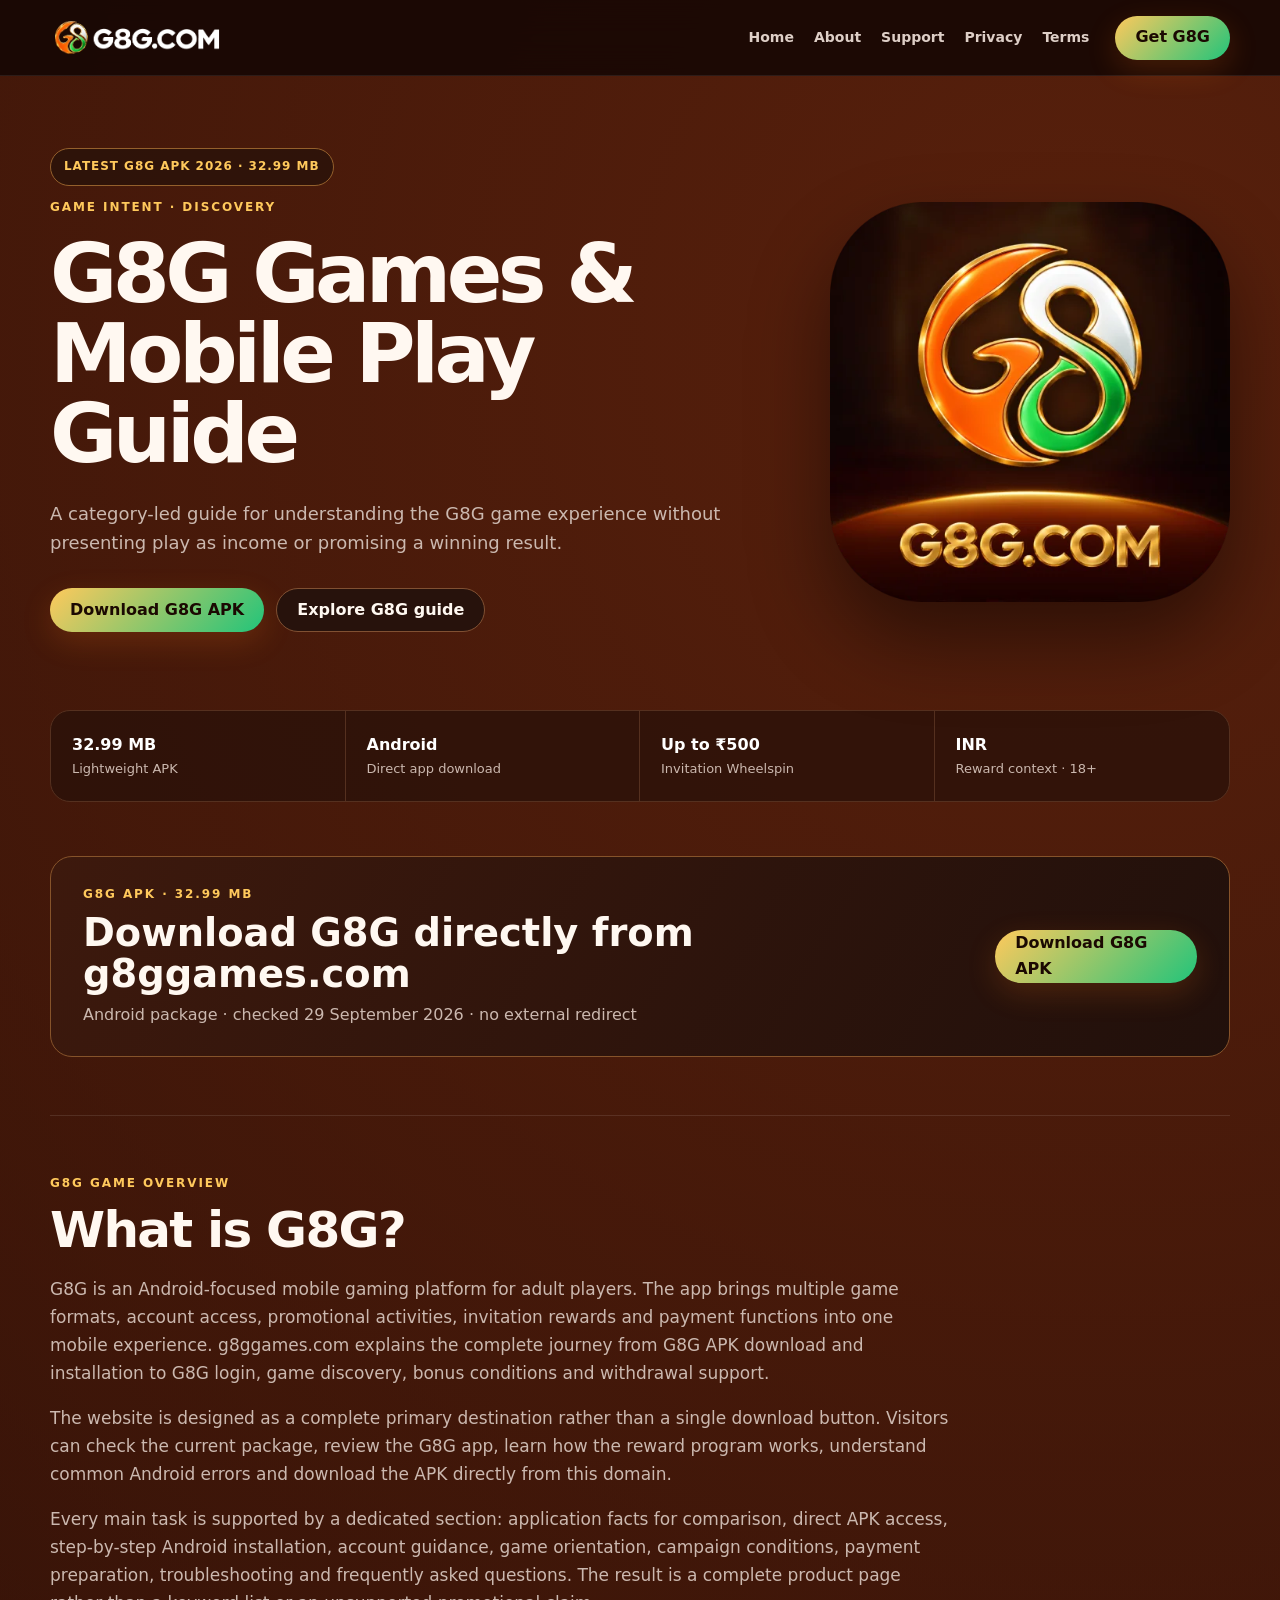
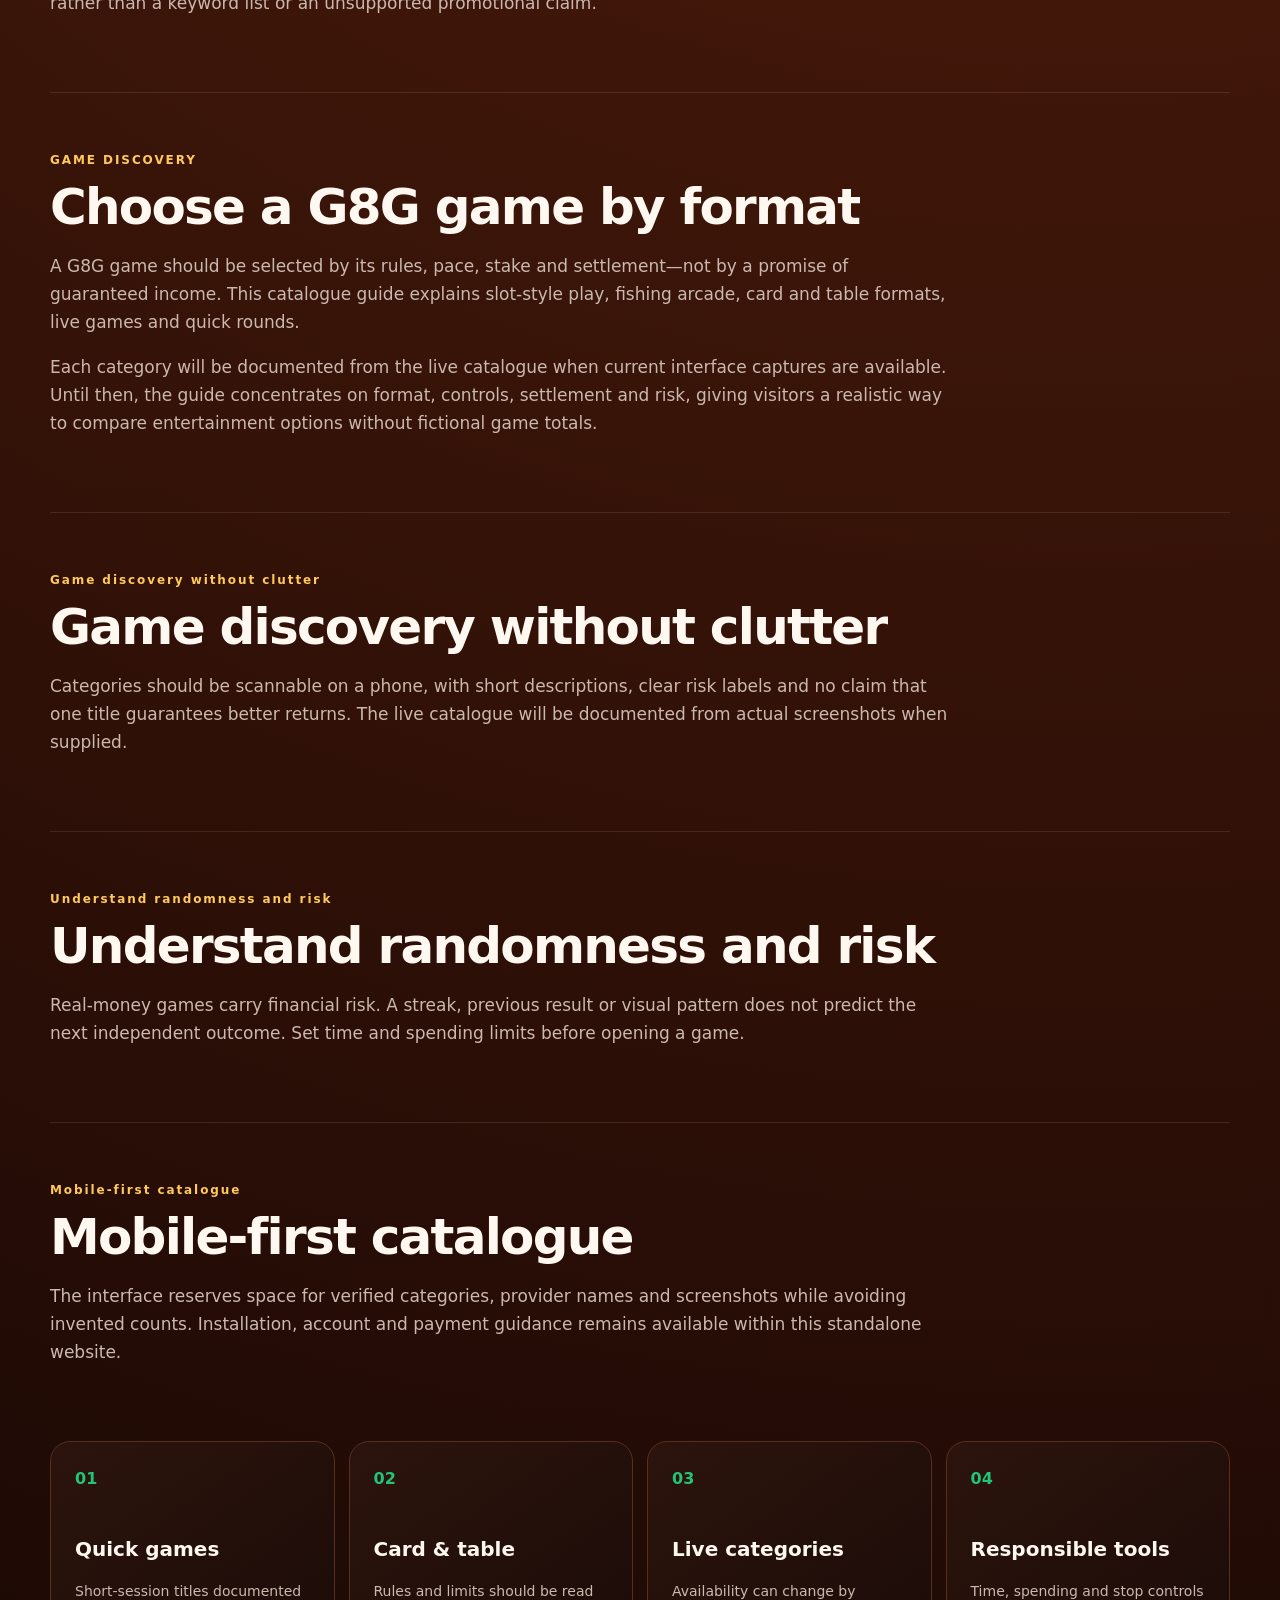
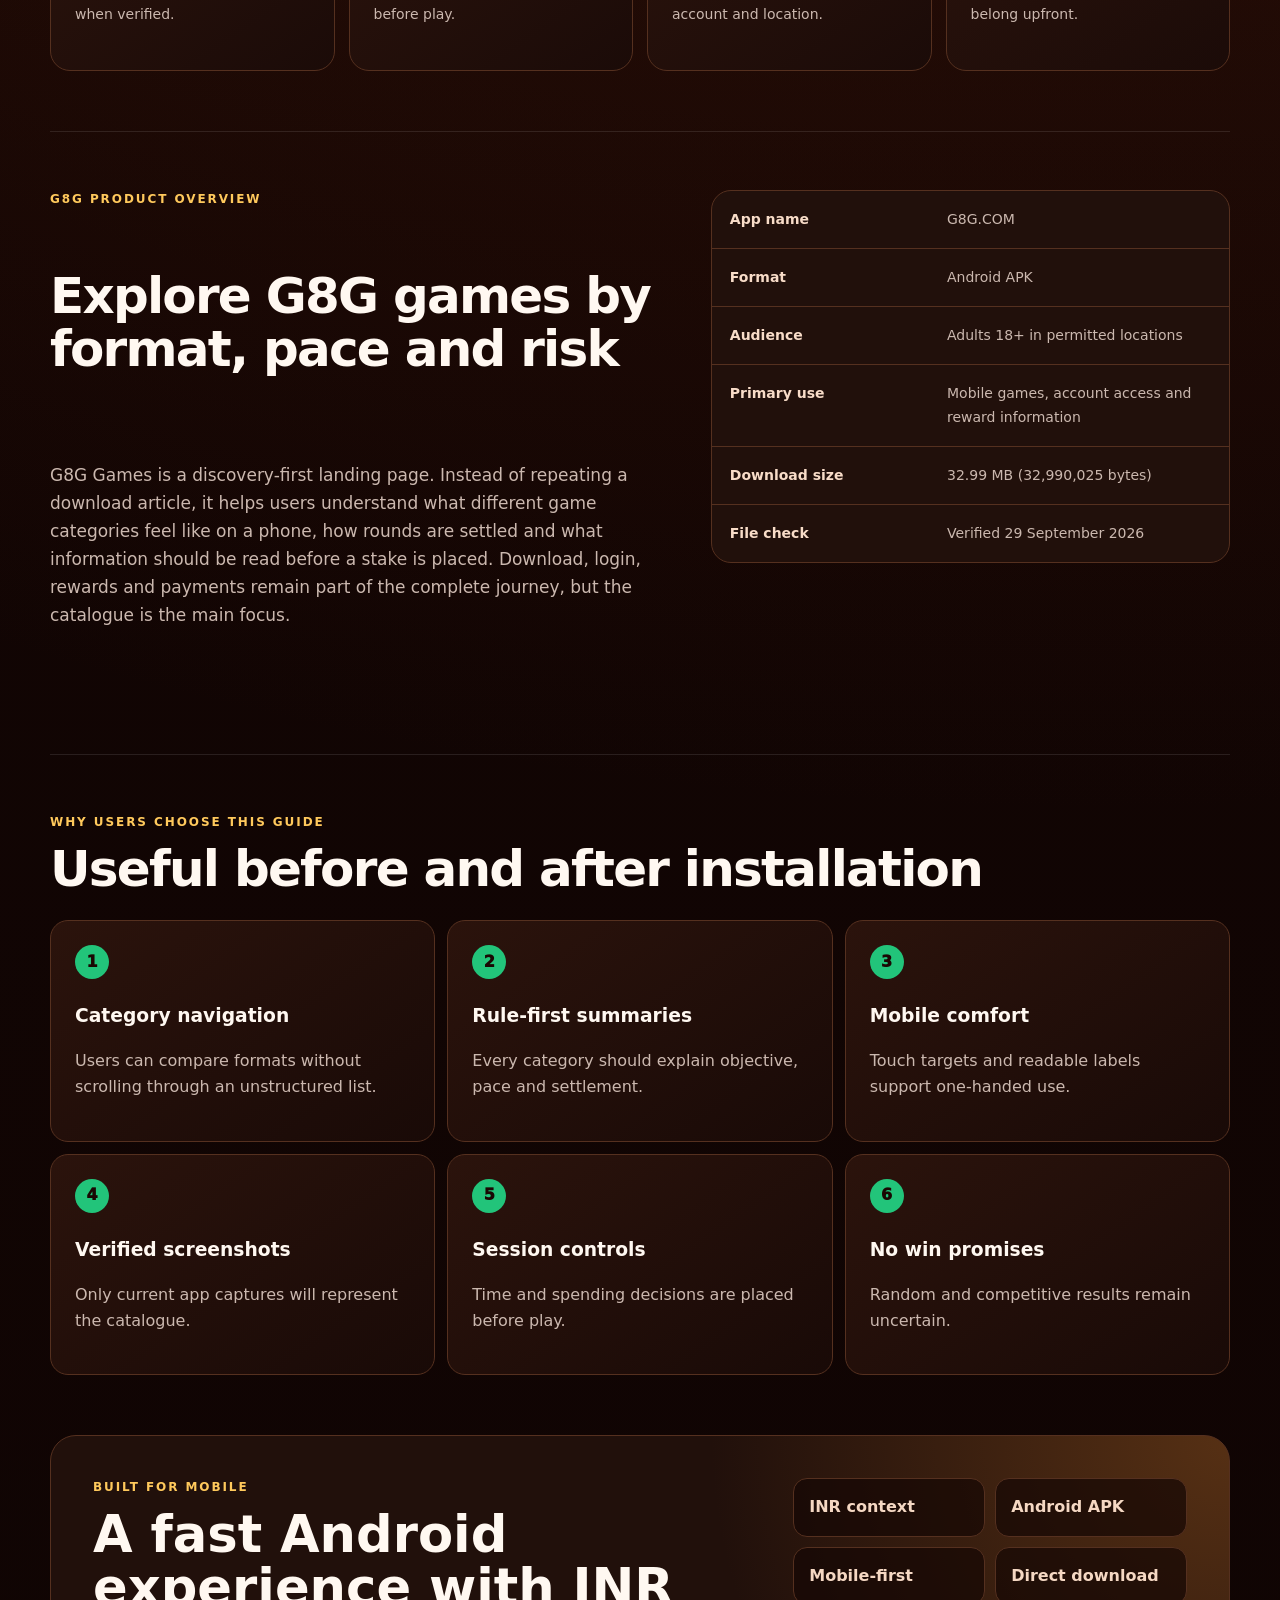
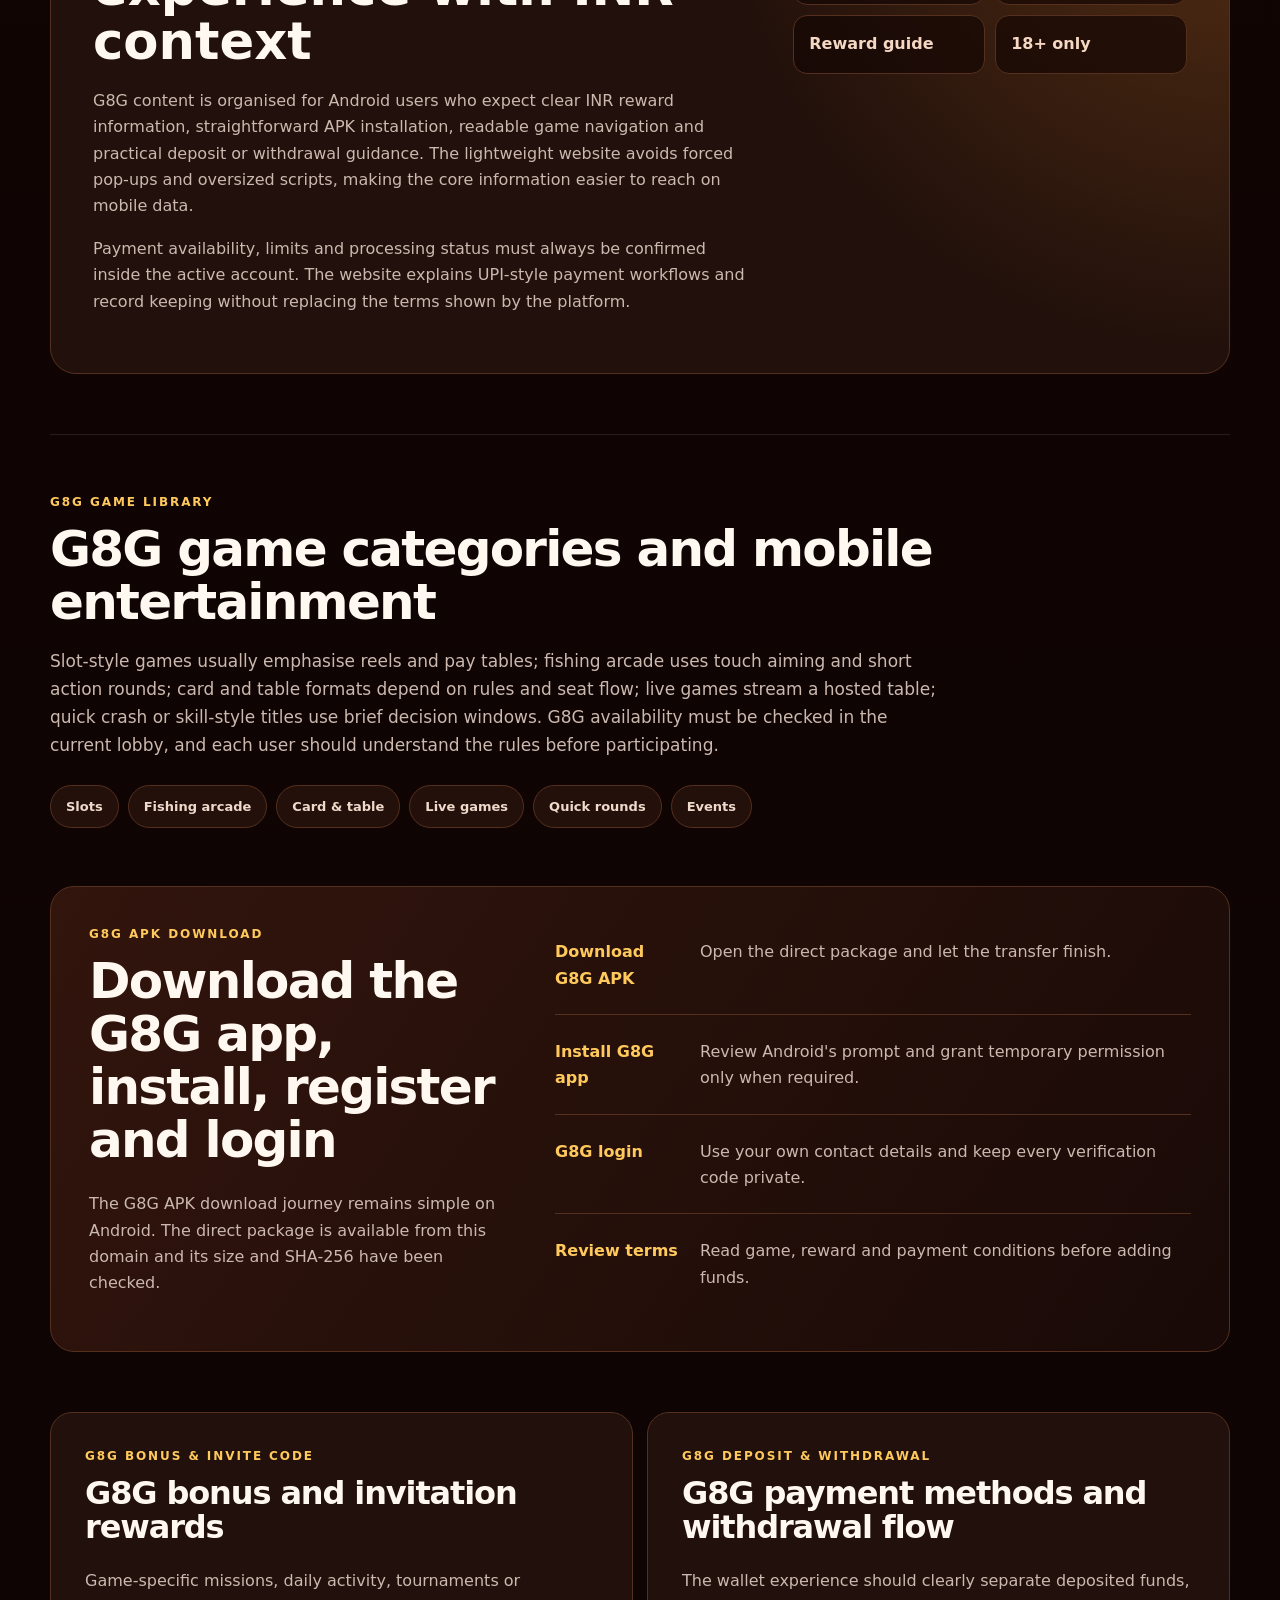
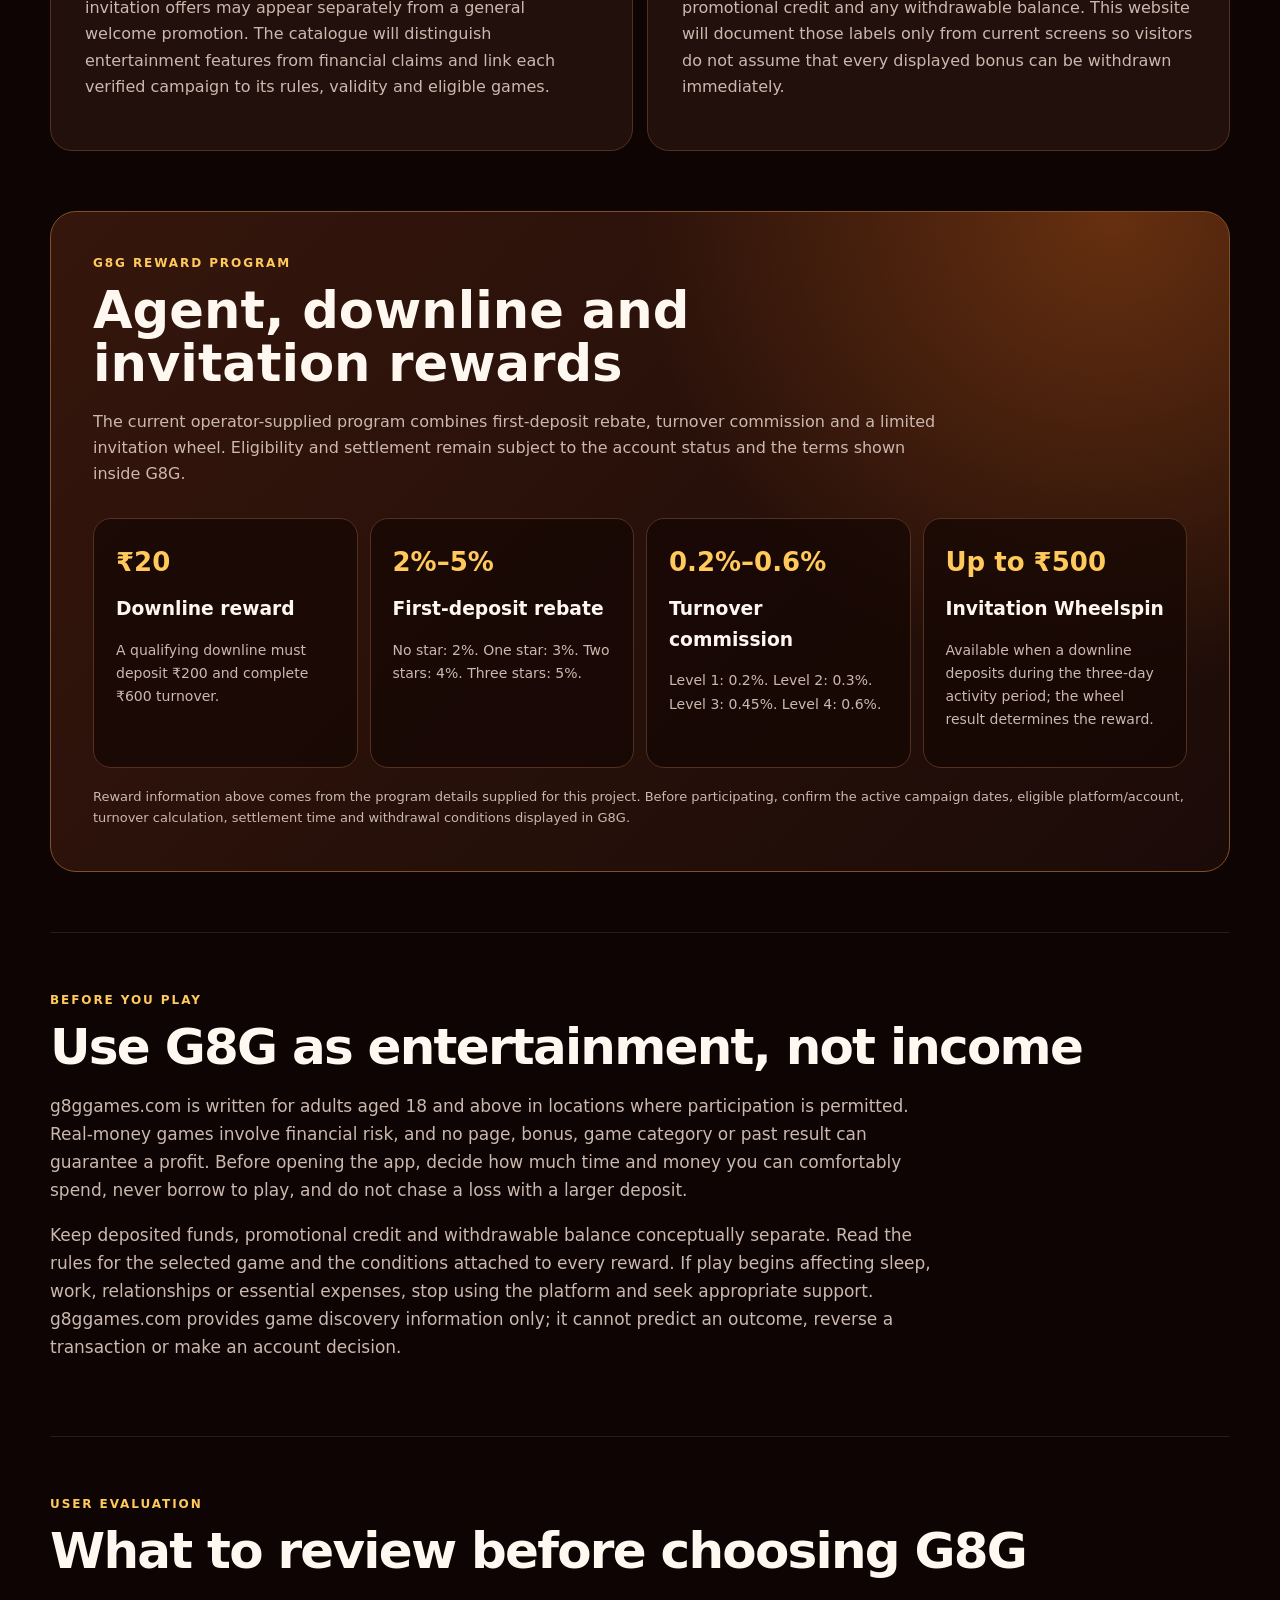
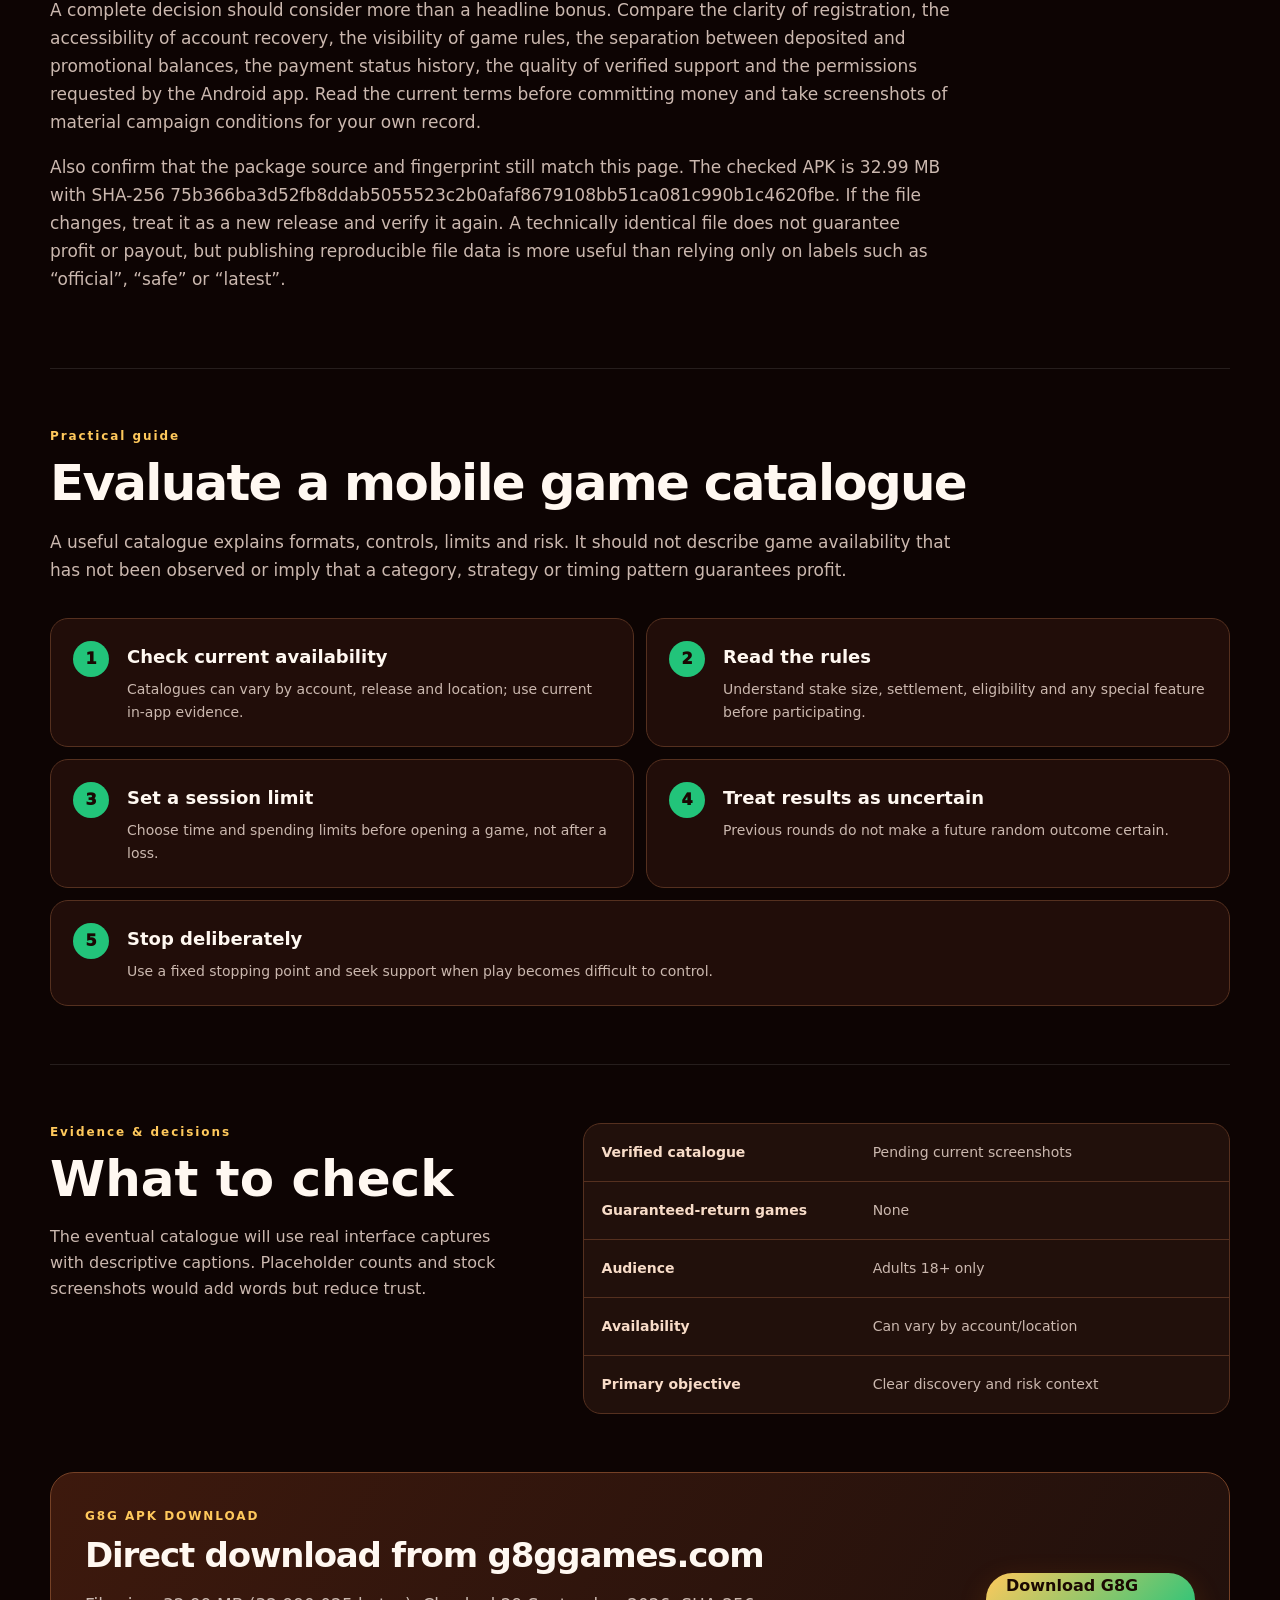
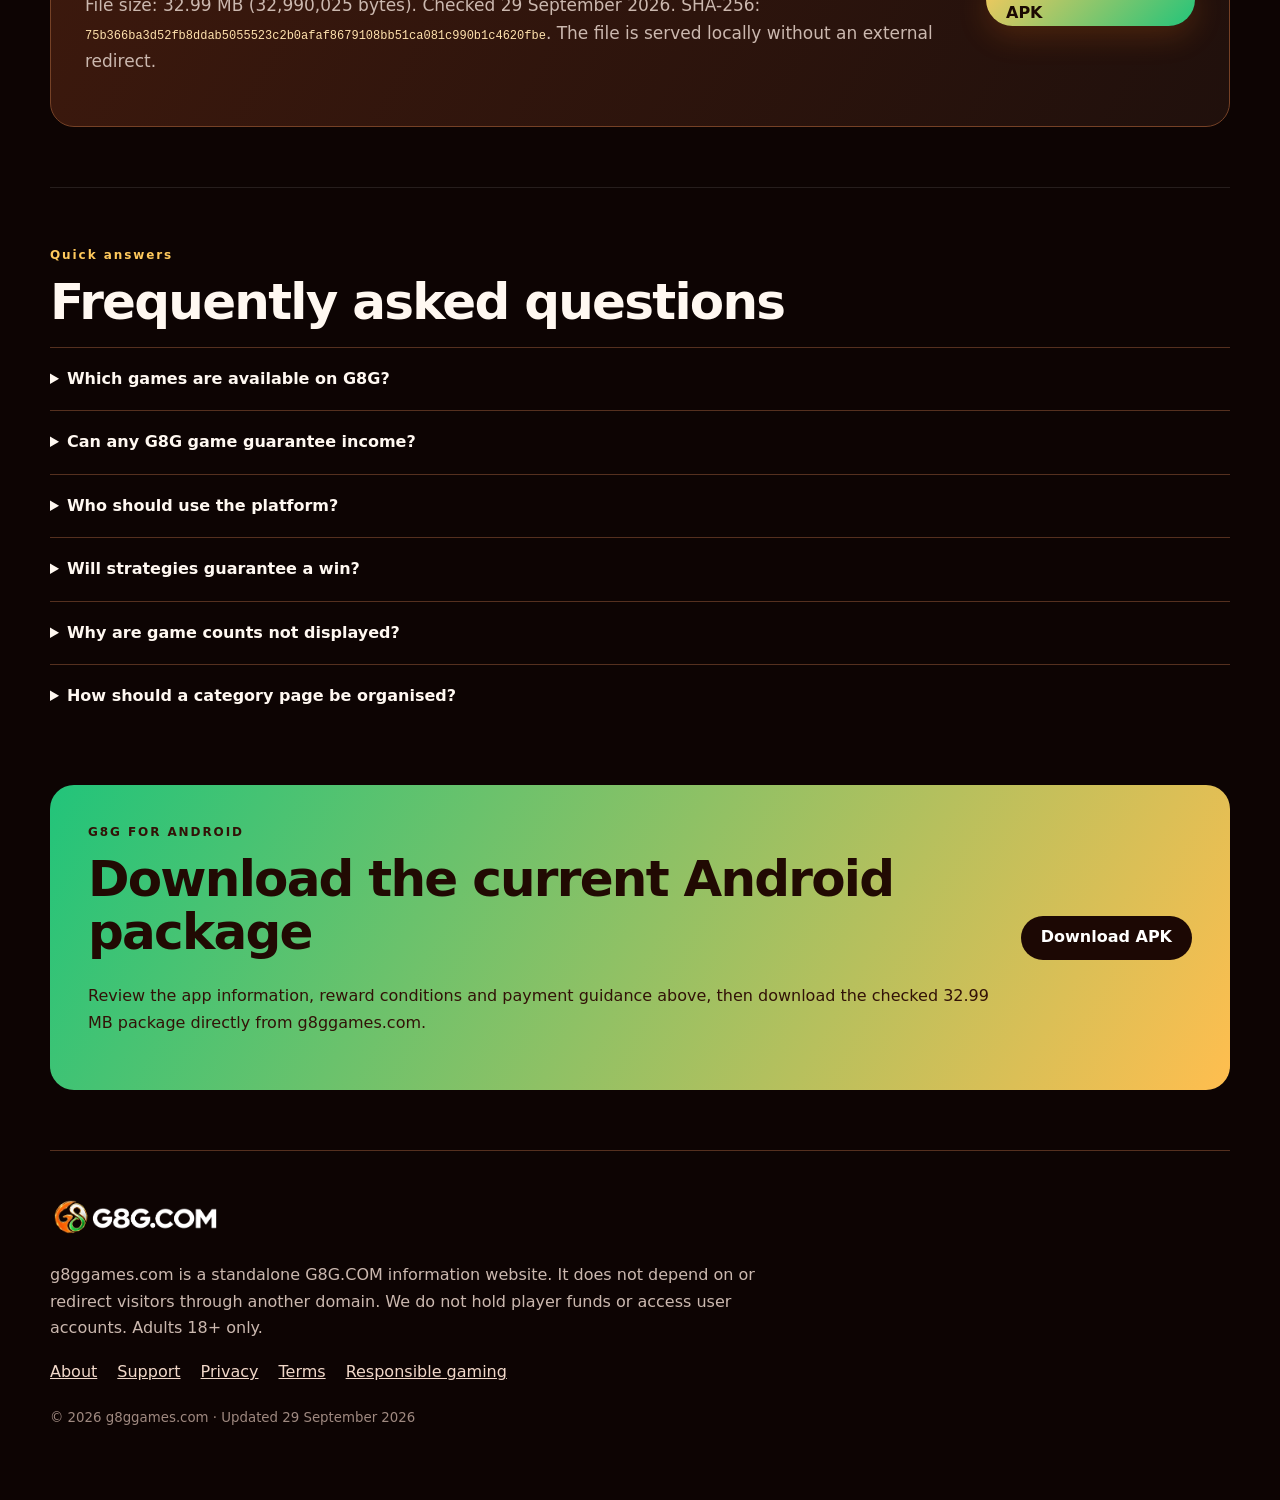
==== index.html @ 532914fe "Launch g8ggames.com website" ====
<!doctype html><html lang="en-IN"><head><meta charset="utf-8"><meta name="viewport" content="width=device-width,initial-scale=1,viewport-fit=cover"><meta name="theme-color" content="#180704">
<title>G8G Games — Mobile Game Categories &amp; Responsible Guide</title><meta name="description" content="Explore the planned G8G games guide, mobile category navigation, responsible play principles and Android-friendly discovery."><meta name="keywords" content="g8g, g8g com, g8gcom, g8g apk, g8g com apk, g8g apk download, g8g app, g8g app download, g8g login, g8g game, g8g bonus, g8g invite code, g8g deposit, g8g withdrawal, g8g payment methods, g8g agent reward, g8g commission, g8g apk update, g8g login problem, g8g apk not installed, g8g withdrawal problem, g8g verification code problem, how to install g8g apk, verify g8g apk, g8g games, g8g gaming, g8g game app"><meta name="robots" content="index,follow,max-image-preview:large"><link rel="canonical" href="https://g8ggames.com/">
<meta property="og:type" content="website"><meta property="og:title" content="G8G Games — Mobile Game Categories &amp; Responsible Guide"><meta property="og:description" content="Explore the planned G8G games guide, mobile category navigation, responsible play principles and Android-friendly discovery."><meta property="og:url" content="https://g8ggames.com/"><meta property="og:image" content="https://g8ggames.com/assets/og-g8g.jpg"><meta name="twitter:card" content="summary_large_image">
<link rel="icon" href="assets/favicon.ico" sizes="any"><link rel="icon" type="image/png" sizes="48x48" href="assets/favicon-48.png"><link rel="apple-touch-icon" sizes="180x180" href="assets/apple-touch-icon.png"><link rel="manifest" href="site.webmanifest"><link rel="stylesheet" href="assets/site.css">
<script type="application/ld+json">{"@context":"https://schema.org","@type":"WebSite","name":"g8ggames.com","url":"https://g8ggames.com/","inLanguage":"en-IN","description":"Explore the planned G8G games guide, mobile category navigation, responsible play principles and Android-friendly discovery."}</script><script type="application/ld+json">{"@context":"https://schema.org","@type":"FAQPage","mainEntity":[{"@type":"Question","name":"Which games are available on G8G?","acceptedAnswer":{"@type":"Answer","text":"The exact catalogue will be published after current in-app screenshots are supplied."}},{"@type":"Question","name":"Can any G8G game guarantee income?","acceptedAnswer":{"@type":"Answer","text":"No. Gaming is not a reliable source of income and losses are possible."}},{"@type":"Question","name":"Who should use the platform?","acceptedAnswer":{"@type":"Answer","text":"Adults 18+ only, subject to applicable local rules."}},{"@type":"Question","name":"Will strategies guarantee a win?","acceptedAnswer":{"@type":"Answer","text":"No. A guide can explain rules and budgeting, but it cannot guarantee a random or competitive outcome."}},{"@type":"Question","name":"Why are game counts not displayed?","acceptedAnswer":{"@type":"Answer","text":"No current in-app catalogue was supplied, and invented counts become stale or misleading."}},{"@type":"Question","name":"How should a category page be organised?","acceptedAnswer":{"@type":"Answer","text":"By user task, rules, risk and verified availability—not by exaggerated winning claims."}}]}</script>
<style>:root{--accent:#22c47a}</style></head><body>
<header><a class="brand" href="./"><img src="assets/logo-horizontal.webp" alt="G8G.COM" width="214" height="53"></a><nav><a href="./">Home</a><a href="about/">About</a><a href="support/">Support</a><a href="privacy/">Privacy</a><a href="terms/">Terms</a></nav><a class="pill" href="download/G8G.apk" download="G8G.apk">Get G8G</a></header>
<main><section class="hero"><div class="hero-copy"><div class="release-badge">LATEST G8G APK 2026 · 32.99 MB</div><div class="eyebrow">GAME INTENT · DISCOVERY</div><h1>G8G Games &amp; Mobile Play Guide</h1><p>A category-led guide for understanding the G8G game experience without presenting play as income or promising a winning result.</p><div class="actions"><a class="primary" href="download/G8G.apk" download="G8G.apk">Download G8G APK</a><a class="secondary" href="#guide">Explore G8G guide</a></div></div><img class="app-icon" src="assets/app-icon.webp" alt="G8G.COM app icon" width="420" height="420"></section>
<section class="trust" aria-label="G8G app highlights"><div><b>32.99 MB</b><span>Lightweight APK</span></div><div><b>Android</b><span>Direct app download</span></div><div><b>Up to ₹500</b><span>Invitation Wheelspin</span></div><div><b>INR</b><span>Reward context · 18+</span></div></section>
<section class="quick-download"><div><div class="kicker">G8G APK · 32.99 MB</div><h2>Download G8G directly from g8ggames.com</h2><p>Android package · checked 29 September 2026 · no external redirect</p></div><a class="primary" href="download/G8G.apk" download="G8G.apk">Download G8G APK</a></section>
<section class="content what-is"><div class="kicker">G8G GAME OVERVIEW</div><h2>What is G8G?</h2><p>G8G is an Android-focused mobile gaming platform for adult players. The app brings multiple game formats, account access, promotional activities, invitation rewards and payment functions into one mobile experience. g8ggames.com explains the complete journey from G8G APK download and installation to G8G login, game discovery, bonus conditions and withdrawal support.</p><p>The website is designed as a complete primary destination rather than a single download button. Visitors can check the current package, review the G8G app, learn how the reward program works, understand common Android errors and download the APK directly from this domain.</p><p>Every main task is supported by a dedicated section: application facts for comparison, direct APK access, step-by-step Android installation, account guidance, game orientation, campaign conditions, payment preparation, troubleshooting and frequently asked questions. The result is a complete product page rather than a keyword list or an unsupported promotional claim.</p></section>
<section class="content intent-copy"><div class="kicker">GAME DISCOVERY</div><h2>Choose a G8G game by format</h2><p>A G8G game should be selected by its rules, pace, stake and settlement—not by a promise of guaranteed income. This catalogue guide explains slot-style play, fishing arcade, card and table formats, live games and quick rounds.</p><p>Each category will be documented from the live catalogue when current interface captures are available. Until then, the guide concentrates on format, controls, settlement and risk, giving visitors a realistic way to compare entertainment options without fictional game totals.</p></section>
<div id="guide"><section class="content reveal"><div class="kicker">Game discovery without clutter</div><h2>Game discovery without clutter</h2><p>Categories should be scannable on a phone, with short descriptions, clear risk labels and no claim that one title guarantees better returns. The live catalogue will be documented from actual screenshots when supplied.</p></section><section class="content reveal"><div class="kicker">Understand randomness and risk</div><h2>Understand randomness and risk</h2><p>Real-money games carry financial risk. A streak, previous result or visual pattern does not predict the next independent outcome. Set time and spending limits before opening a game.</p></section><section class="content reveal"><div class="kicker">Mobile-first catalogue</div><h2>Mobile-first catalogue</h2><p>The interface reserves space for verified categories, provider names and screenshots while avoiding invented counts. Installation, account and payment guidance remains available within this standalone website.</p></section></div>
<section class="cards"><article class="card reveal"><span>01</span><h3>Quick games</h3><p>Short-session titles documented when verified.</p></article><article class="card reveal"><span>02</span><h3>Card &amp; table</h3><p>Rules and limits should be read before play.</p></article><article class="card reveal"><span>03</span><h3>Live categories</h3><p>Availability can change by account and location.</p></article><article class="card reveal"><span>04</span><h3>Responsible tools</h3><p>Time, spending and stop controls belong upfront.</p></article></section>
<section class="content product"><div class="kicker">G8G PRODUCT OVERVIEW</div><h2>Explore G8G games by format, pace and risk</h2><p>G8G Games is a discovery-first landing page. Instead of repeating a download article, it helps users understand what different game categories feel like on a phone, how rounds are settled and what information should be read before a stake is placed. Download, login, rewards and payments remain part of the complete journey, but the catalogue is the main focus.</p><div class="app-table"><table><tbody><tr><th>App name</th><td>G8G.COM</td></tr><tr><th>Format</th><td>Android APK</td></tr><tr><th>Audience</th><td>Adults 18+ in permitted locations</td></tr><tr><th>Primary use</th><td>Mobile games, account access and reward information</td></tr><tr><th>Download size</th><td>32.99 MB (32,990,025 bytes)</td></tr><tr><th>File check</th><td>Verified 29 September 2026</td></tr></tbody></table></div></section>
<section class="feature-section"><div class="kicker">WHY USERS CHOOSE THIS GUIDE</div><h2>Useful before and after installation</h2><div class="feature-grid"><article class="feature"><span>1</span><h3>Category navigation</h3><p>Users can compare formats without scrolling through an unstructured list.</p></article><article class="feature"><span>2</span><h3>Rule-first summaries</h3><p>Every category should explain objective, pace and settlement.</p></article><article class="feature"><span>3</span><h3>Mobile comfort</h3><p>Touch targets and readable labels support one-handed use.</p></article><article class="feature"><span>4</span><h3>Verified screenshots</h3><p>Only current app captures will represent the catalogue.</p></article><article class="feature"><span>5</span><h3>Session controls</h3><p>Time and spending decisions are placed before play.</p></article><article class="feature"><span>6</span><h3>No win promises</h3><p>Random and competitive results remain uncertain.</p></article></div></section>
<section class="market-section"><div><div class="kicker">BUILT FOR MOBILE</div><h2>A fast Android experience with INR context</h2><p>G8G content is organised for Android users who expect clear INR reward information, straightforward APK installation, readable game navigation and practical deposit or withdrawal guidance. The lightweight website avoids forced pop-ups and oversized scripts, making the core information easier to reach on mobile data.</p><p>Payment availability, limits and processing status must always be confirmed inside the active account. The website explains UPI-style payment workflows and record keeping without replacing the terms shown by the platform.</p></div><div class="market-points"><span>INR context</span><span>Android APK</span><span>Mobile-first</span><span>Direct download</span><span>Reward guide</span><span>18+ only</span></div></section>
<section class="content"><div class="kicker">G8G GAME LIBRARY</div><h2>G8G game categories and mobile entertainment</h2><p>Slot-style games usually emphasise reels and pay tables; fishing arcade uses touch aiming and short action rounds; card and table formats depend on rules and seat flow; live games stream a hosted table; quick crash or skill-style titles use brief decision windows. G8G availability must be checked in the current lobby, and each user should understand the rules before participating.</p><div class="category-row"><span>Slots</span><span>Fishing arcade</span><span>Card & table</span><span>Live games</span><span>Quick rounds</span><span>Events</span></div></section>
<section class="journey"><div><div class="kicker">G8G APK DOWNLOAD</div><h2>Download the G8G app, install, register and login</h2><p>The G8G APK download journey remains simple on Android. The direct package is available from this domain and its size and SHA-256 have been checked.</p></div><ol><li><b>Download G8G APK</b><span>Open the direct package and let the transfer finish.</span></li><li><b>Install G8G app</b><span>Review Android's prompt and grant temporary permission only when required.</span></li><li><b>G8G login</b><span>Use your own contact details and keep every verification code private.</span></li><li><b>Review terms</b><span>Read game, reward and payment conditions before adding funds.</span></li></ol></section>
<section class="split"><article><div class="kicker">G8G BONUS & INVITE CODE</div><h2>G8G bonus and invitation rewards</h2><p>Game-specific missions, daily activity, tournaments or invitation offers may appear separately from a general welcome promotion. The catalogue will distinguish entertainment features from financial claims and link each verified campaign to its rules, validity and eligible games.</p></article><article><div class="kicker">G8G DEPOSIT & WITHDRAWAL</div><h2>G8G payment methods and withdrawal flow</h2><p>The wallet experience should clearly separate deposited funds, promotional credit and any withdrawable balance. This website will document those labels only from current screens so visitors do not assume that every displayed bonus can be withdrawn immediately.</p></article></section>
<section class="promo"><div><div class="kicker">G8G REWARD PROGRAM</div><h2>Agent, downline and invitation rewards</h2><p>The current operator-supplied program combines first-deposit rebate, turnover commission and a limited invitation wheel. Eligibility and settlement remain subject to the account status and the terms shown inside G8G.</p></div><div class="promo-grid"><article><b>₹20</b><h3>Downline reward</h3><p>A qualifying downline must deposit ₹200 and complete ₹600 turnover.</p></article><article><b>2%–5%</b><h3>First-deposit rebate</h3><p>No star: 2%. One star: 3%. Two stars: 4%. Three stars: 5%.</p></article><article><b>0.2%–0.6%</b><h3>Turnover commission</h3><p>Level 1: 0.2%. Level 2: 0.3%. Level 3: 0.45%. Level 4: 0.6%.</p></article><article><b>Up to ₹500</b><h3>Invitation Wheelspin</h3><p>Available when a downline deposits during the three-day activity period; the wheel result determines the reward.</p></article></div><p class="fineprint">Reward information above comes from the program details supplied for this project. Before participating, confirm the active campaign dates, eligible platform/account, turnover calculation, settlement time and withdrawal conditions displayed in G8G.</p></section>
<section class="content"><div class="kicker">BEFORE YOU PLAY</div><h2>Use G8G as entertainment, not income</h2><p>g8ggames.com is written for adults aged 18 and above in locations where participation is permitted. Real-money games involve financial risk, and no page, bonus, game category or past result can guarantee a profit. Before opening the app, decide how much time and money you can comfortably spend, never borrow to play, and do not chase a loss with a larger deposit.</p><p>Keep deposited funds, promotional credit and withdrawable balance conceptually separate. Read the rules for the selected game and the conditions attached to every reward. If play begins affecting sleep, work, relationships or essential expenses, stop using the platform and seek appropriate support. g8ggames.com provides game discovery information only; it cannot predict an outcome, reverse a transaction or make an account decision.</p></section>
<section class="content"><div class="kicker">USER EVALUATION</div><h2>What to review before choosing G8G</h2><p>A complete decision should consider more than a headline bonus. Compare the clarity of registration, the accessibility of account recovery, the visibility of game rules, the separation between deposited and promotional balances, the payment status history, the quality of verified support and the permissions requested by the Android app. Read the current terms before committing money and take screenshots of material campaign conditions for your own record.</p><p>Also confirm that the package source and fingerprint still match this page. The checked APK is 32.99 MB with SHA-256 75b366ba3d52fb8ddab5055523c2b0afaf8679108bb51ca081c990b1c4620fbe. If the file changes, treat it as a new release and verify it again. A technically identical file does not guarantee profit or payout, but publishing reproducible file data is more useful than relying only on labels such as “official”, “safe” or “latest”.</p></section>
<section class="deep content"><div class="kicker">Practical guide</div><h2>Evaluate a mobile game catalogue</h2><p>A useful catalogue explains formats, controls, limits and risk. It should not describe game availability that has not been observed or imply that a category, strategy or timing pattern guarantees profit.</p><ol class="steps"><li><span>1</span><div><h3>Check current availability</h3><p>Catalogues can vary by account, release and location; use current in-app evidence.</p></div></li><li><span>2</span><div><h3>Read the rules</h3><p>Understand stake size, settlement, eligibility and any special feature before participating.</p></div></li><li><span>3</span><div><h3>Set a session limit</h3><p>Choose time and spending limits before opening a game, not after a loss.</p></div></li><li><span>4</span><div><h3>Treat results as uncertain</h3><p>Previous rounds do not make a future random outcome certain.</p></div></li><li><span>5</span><div><h3>Stop deliberately</h3><p>Use a fixed stopping point and seek support when play becomes difficult to control.</p></div></li></ol></section>
<section class="evidence"><div><div class="kicker">Evidence & decisions</div><h2>What to check</h2><p>The eventual catalogue will use real interface captures with descriptive captions. Placeholder counts and stock screenshots would add words but reduce trust.</p></div><div class="table-wrap"><table><tbody><tr><th>Verified catalogue</th><td>Pending current screenshots</td></tr><tr><th>Guaranteed-return games</th><td>None</td></tr><tr><th>Audience</th><td>Adults 18+ only</td></tr><tr><th>Availability</th><td>Can vary by account/location</td></tr><tr><th>Primary objective</th><td>Clear discovery and risk context</td></tr></tbody></table></div></section>
<section class="download" id="download"><div><div class="eyebrow">G8G APK DOWNLOAD</div><h2>Direct download from g8ggames.com</h2><p>File size: 32.99 MB (32,990,025 bytes). Checked 29 September 2026. SHA-256: <code>75b366ba3d52fb8ddab5055523c2b0afaf8679108bb51ca081c990b1c4620fbe</code>. The file is served locally without an external redirect.</p></div><a class="primary" href="download/G8G.apk" download="G8G.apk">Download G8G APK</a></section>
<section class="faq"><div class="kicker">Quick answers</div><h2>Frequently asked questions</h2><details><summary>Which games are available on G8G?</summary><p>The exact catalogue will be published after current in-app screenshots are supplied.</p></details><details><summary>Can any G8G game guarantee income?</summary><p>No. Gaming is not a reliable source of income and losses are possible.</p></details><details><summary>Who should use the platform?</summary><p>Adults 18+ only, subject to applicable local rules.</p></details><details><summary>Will strategies guarantee a win?</summary><p>No. A guide can explain rules and budgeting, but it cannot guarantee a random or competitive outcome.</p></details><details><summary>Why are game counts not displayed?</summary><p>No current in-app catalogue was supplied, and invented counts become stale or misleading.</p></details><details><summary>How should a category page be organised?</summary><p>By user task, rules, risk and verified availability—not by exaggerated winning claims.</p></details></section>
<section class="closing"><div><div class="kicker">G8G FOR ANDROID</div><h2>Download the current Android package</h2><p>Review the app information, reward conditions and payment guidance above, then download the checked 32.99 MB package directly from g8ggames.com.</p></div><a class="primary" href="download/G8G.apk" download="G8G.apk">Download APK</a></section>
</main><footer><img src="assets/logo-horizontal.webp" alt="G8G.COM" width="171" height="42"><p>g8ggames.com is a standalone G8G.COM information website. It does not depend on or redirect visitors through another domain. We do not hold player funds or access user accounts. Adults 18+ only.</p><div><a href="about/">About</a><a href="support/">Support</a><a href="privacy/">Privacy</a><a href="terms/">Terms</a><a href="responsible-gaming/">Responsible gaming</a></div><small>© 2026 g8ggames.com · Updated 29 September 2026</small></footer>
</body></html>
---- assets/site.css ----
@font-face{font-family:InterFallback;src:local(Arial)}
:root{--bg:#140604;--panel:#22100b;--panel2:#2d140c;--text:#fff8f1;--muted:#cbb8af;--line:#55301f;--accent:#ff7a18;--gold:#ffc95c}
*{box-sizing:border-box}html{scroll-behavior:smooth}body{margin:0;background:radial-gradient(circle at 85% 3%,#58200c 0,transparent 34%),linear-gradient(180deg,#160604,#0d0403 66%);color:var(--text);font-family:InterFallback,Inter,system-ui,-apple-system,sans-serif;line-height:1.65}a{color:inherit}header{height:76px;position:sticky;top:0;z-index:20;display:flex;align-items:center;gap:26px;padding:0 max(22px,calc((100vw - 1180px)/2));background:rgba(20,6,4,.86);backdrop-filter:blur(16px);border-bottom:1px solid rgba(255,255,255,.08)}.brand{display:flex;margin-right:auto}.brand img{width:174px;height:auto;display:block}nav{display:flex;gap:20px}nav a{text-decoration:none;color:#decfc7;font-size:14px;font-weight:700}.pill,.primary,.secondary{display:inline-flex;align-items:center;justify-content:center;min-height:44px;border-radius:999px;padding:0 20px;text-decoration:none;font-weight:850}.pill,.primary{color:#1b0902;background:linear-gradient(135deg,var(--gold),var(--accent));box-shadow:0 10px 30px rgba(255,122,24,.18)}.secondary{border:1px solid #805032;background:#27120c}.hero{max-width:1180px;margin:0 auto;padding:72px 0 54px;display:grid;grid-template-columns:minmax(0,1fr) 400px;gap:70px;align-items:center}.eyebrow,.kicker{font-size:12px;letter-spacing:.16em;font-weight:900;color:var(--gold)}h1{font-size:clamp(46px,7vw,82px);line-height:.98;letter-spacing:-.055em;margin:16px 0 24px;max-width:830px}.hero p{font-size:18px;color:var(--muted);max-width:720px}.app-icon{width:100%;height:auto;filter:drop-shadow(0 38px 40px rgba(0,0,0,.45))}.actions{display:flex;gap:12px;margin:30px 0 24px}.chips{display:flex;flex-wrap:wrap;gap:8px}.chips span{border:1px solid var(--line);background:#24100b;border-radius:999px;padding:6px 12px;color:#dbc7bd;font-size:12px}.trust{max-width:1180px;margin:0 auto 54px;display:grid;grid-template-columns:repeat(4,1fr);border:1px solid var(--line);border-radius:20px;overflow:hidden;background:rgba(41,16,9,.75)}.trust div{padding:21px;border-right:1px solid var(--line)}.trust div:last-child{border:0}.trust b,.trust span{display:block}.trust b{color:#fff}.trust span{font-size:13px;color:var(--muted)}.content,.faq,.download{max-width:1180px;margin:0 auto;padding:58px 0;border-top:1px solid rgba(255,255,255,.1)}.content h2,.faq h2,.download h2{font-size:clamp(30px,4vw,50px);line-height:1.06;letter-spacing:-.035em;margin:10px 0 18px}.content>p,.download p{max-width:900px;color:var(--muted);font-size:17px}.cards{max-width:1180px;margin:0 auto 60px;display:grid;grid-template-columns:repeat(4,1fr);gap:14px}.card{min-height:230px;padding:24px;border:1px solid var(--line);border-radius:20px;background:linear-gradient(145deg,#2c140d,#1b0b08)}.card span{display:block;color:var(--accent);font-weight:900}.card h3{font-size:20px;margin:40px 0 8px}.card p{color:var(--muted);font-size:14px}.download{padding:34px;border:1px solid #754126;border-radius:24px;background:linear-gradient(120deg,#3d190d,#20100c);display:flex;align-items:center;gap:28px;margin-bottom:60px}.download>div{margin-right:auto}.download h2{font-size:34px}.download button{flex:0 0 auto;border:1px solid #7c583f;color:#cbb8af;background:#29140d;border-radius:999px;padding:15px 20px;font-weight:800}.network{display:grid;grid-template-columns:repeat(3,1fr);gap:12px;margin-top:28px}.network a{display:block;text-decoration:none;padding:18px;border:1px solid var(--line);border-radius:16px;background:#21100b}.network b,.network small{display:block}.network b{color:var(--gold)}.network small{color:var(--muted)}details{border-top:1px solid var(--line);padding:18px 0}summary{font-weight:850;cursor:pointer}details p{color:var(--muted);max-width:850px}footer{max-width:1180px;margin:50px auto 0;padding:45px 0 70px;border-top:1px solid var(--line)}footer img{width:171px}footer p{max-width:740px;color:var(--muted)}footer div{display:flex;gap:20px;margin:18px 0}footer a{color:#f1d8c9}footer small{color:#9f8980}.legal{max-width:850px;margin:70px auto;padding:45px;border:1px solid var(--line);border-radius:24px;background:#21100b}.legal h1{font-size:54px}.legal h2{margin-top:35px}.legal p{color:var(--muted)}
@media(max-width:900px){header nav{display:none}.hero{padding:52px 22px 40px;grid-template-columns:1fr}.app-icon{width:260px;grid-row:1}.trust,.content,.faq{margin-left:22px;margin-right:22px}.cards{padding:0 22px;grid-template-columns:1fr 1fr}.download{margin:0 22px 50px}.network{grid-template-columns:1fr 1fr}footer{margin:40px 22px 0}.legal{margin:35px 20px}.legal h1{font-size:42px}}
@media(max-width:560px){header{height:66px;padding:0 14px}.brand img{width:142px}.pill{font-size:12px;padding:0 14px}.hero{gap:20px}.hero h1{font-size:48px}.hero p{font-size:16px}.actions{flex-direction:column}.trust{grid-template-columns:1fr 1fr}.trust div:nth-child(2){border-right:0}.trust div:nth-child(-n+2){border-bottom:1px solid var(--line)}.cards{grid-template-columns:1fr}.card{min-height:180px}.download{display:block}.download button{width:100%;margin-top:18px}.network{grid-template-columns:1fr}.content,.faq{padding:42px 0}.legal{padding:28px}.legal h1{font-size:38px}}
@media(prefers-reduced-motion:no-preference){.card,.network a{transition:transform .18s,border-color .18s}.card:hover,.network a:hover{transform:translateY(-3px);border-color:var(--accent)}}
.deep>p{max-width:920px}.steps{list-style:none;padding:0;margin:34px 0 0;display:grid;grid-template-columns:1fr 1fr;gap:12px}.steps li{display:flex;gap:18px;padding:22px;border:1px solid var(--line);border-radius:18px;background:rgba(38,15,10,.8)}.steps li:last-child:nth-child(odd){grid-column:1/-1}.steps li>span{display:grid;place-items:center;flex:0 0 36px;height:36px;border-radius:50%;background:var(--accent);color:#1a0803;font-weight:950}.steps h3{margin:1px 0 6px;font-size:18px}.steps p{margin:0;color:var(--muted);font-size:14px}.evidence{max-width:1180px;margin:0 auto;padding:58px 0;border-top:1px solid rgba(255,255,255,.1);display:grid;grid-template-columns:.85fr 1.15fr;gap:54px;align-items:start}.evidence h2{font-size:clamp(30px,4vw,50px);line-height:1.06;margin:10px 0 18px}.evidence p{color:var(--muted)}.table-wrap{overflow:hidden;border:1px solid var(--line);border-radius:18px;background:#21100b}table{width:100%;border-collapse:collapse}th,td{text-align:left;padding:17px 18px;border-bottom:1px solid var(--line);vertical-align:top}tr:last-child th,tr:last-child td{border:0}th{width:42%;color:#f8dcc8;font-size:14px}td{color:var(--muted);font-size:14px}
@media(max-width:900px){.evidence{margin-left:22px;margin-right:22px;grid-template-columns:1fr;gap:24px}}
@media(max-width:560px){.evidence{padding:42px 0}.steps{grid-template-columns:1fr}.steps li:last-child:nth-child(odd){grid-column:auto}.steps li{padding:18px}.table-wrap{overflow-x:auto}th,td{padding:14px 12px}}
.product{display:grid;grid-template-columns:1fr .85fr;gap:50px;align-items:start}.product>.kicker,.product>h2{grid-column:1}.product>p{grid-column:1}.product .app-table{grid-column:2;grid-row:1/5;border:1px solid var(--line);border-radius:20px;overflow:hidden;background:#21100b}.feature-section,.journey,.split,.closing{max-width:1180px;margin:0 auto 60px}.feature-section{padding-top:58px;border-top:1px solid rgba(255,255,255,.1)}.feature-section>h2,.journey h2,.split h2,.closing h2{font-size:clamp(30px,4vw,50px);line-height:1.06;letter-spacing:-.035em;margin:10px 0 24px}.feature-grid{display:grid;grid-template-columns:repeat(3,1fr);gap:12px}.feature{padding:24px;border:1px solid var(--line);border-radius:18px;background:linear-gradient(145deg,#2b130c,#190a07)}.feature>span{display:grid;place-items:center;width:34px;height:34px;border-radius:50%;background:var(--accent);color:#1a0803;font-weight:950}.feature h3{margin:22px 0 8px}.feature p,.journey p,.journey li span,.split p,.closing p{color:var(--muted)}.category-row{display:flex;flex-wrap:wrap;gap:9px;margin-top:26px}.category-row span{padding:10px 15px;border-radius:999px;border:1px solid var(--line);background:#24100b;color:#efd9cb;font-weight:750;font-size:13px}.journey{padding:38px;border:1px solid var(--line);border-radius:24px;background:linear-gradient(125deg,#32150d,#190a07);display:grid;grid-template-columns:.8fr 1.2fr;gap:42px}.journey ol{list-style:none;padding:0;margin:0;display:grid;gap:10px}.journey li{display:grid;grid-template-columns:130px 1fr;gap:15px;padding:14px 0;border-bottom:1px solid var(--line)}.journey li:last-child{border:0}.journey b{color:var(--gold)}.split{display:grid;grid-template-columns:1fr 1fr;gap:14px}.split article{padding:34px;border:1px solid var(--line);border-radius:22px;background:#21100b}.split h2{font-size:32px}.closing{padding:38px;border-radius:24px;background:linear-gradient(120deg,var(--accent),#ffbe4f);color:#210a03;display:flex;gap:30px;align-items:center}.closing>div{margin-right:auto}.closing .kicker,.closing p{color:#321207}.closing .primary{background:#1c0804;color:#fff;box-shadow:none;flex:0 0 auto}
@media(max-width:900px){.product{grid-template-columns:1fr}.product>.kicker,.product>h2,.product>p,.product .app-table{grid-column:auto;grid-row:auto}.feature-section,.journey,.split,.closing{margin-left:22px;margin-right:22px}.feature-grid{grid-template-columns:1fr 1fr}.journey{grid-template-columns:1fr}}
@media(max-width:560px){.feature-grid,.split{grid-template-columns:1fr}.journey{padding:24px}.journey li{grid-template-columns:1fr;gap:4px}.closing{display:block}.closing .primary{width:100%;margin-top:18px}}
.promo{max-width:1180px;margin:0 auto 60px;padding:42px;border:1px solid #815026;border-radius:26px;background:radial-gradient(circle at 90% 0,#673010 0,transparent 38%),linear-gradient(135deg,#35160c,#1b0b08)}.promo>div:first-child{max-width:850px}.promo h2{font-size:clamp(32px,4vw,52px);line-height:1.04;margin:10px 0 18px}.promo>div>p,.promo article p,.fineprint{color:var(--muted)}.promo-grid{display:grid;grid-template-columns:repeat(4,1fr);gap:12px;margin:30px 0 18px}.promo article{padding:22px;border:1px solid var(--line);border-radius:18px;background:rgba(20,6,4,.72)}.promo article b{font-size:26px;color:var(--gold)}.promo article h3{margin:10px 0 8px}.promo article p{font-size:14px}.fineprint{font-size:13px;margin:18px 0 0}
@media(max-width:900px){.promo{margin-left:22px;margin-right:22px}.promo-grid{grid-template-columns:1fr 1fr}}
@media(max-width:560px){.promo{padding:25px}.promo-grid{grid-template-columns:1fr}}
code,.card p,td{overflow-wrap:anywhere}code{font-size:12px;color:#ffe2ad}
.intent-grid{display:grid;grid-template-columns:repeat(3,1fr);gap:12px;margin:28px 0}.intent-grid article{padding:22px;border:1px solid var(--line);border-radius:18px;background:#21100b}.intent-grid h3{margin:0 0 10px;color:var(--gold)}.intent-grid p{margin:0;color:var(--muted);font-size:14px;line-height:1.8}
@media(max-width:760px){.intent-grid{grid-template-columns:1fr}}
.quick-download{max-width:1180px;margin:0 auto 58px;padding:28px 32px;border:1px solid #86532a;border-radius:22px;background:linear-gradient(120deg,#3d190d,#21100b);display:flex;align-items:center;gap:28px}.quick-download>div{margin-right:auto}.quick-download h2{font-size:clamp(26px,3vw,40px);line-height:1.08;margin:7px 0}.quick-download p{margin:0;color:var(--muted)}.market-section{max-width:1180px;margin:0 auto 60px;padding:42px;border:1px solid var(--line);border-radius:26px;background:radial-gradient(circle at 100% 0,#563014 0,transparent 40%),#21100b;display:grid;grid-template-columns:1.25fr .75fr;gap:44px}.market-section h2{font-size:clamp(32px,4vw,52px);line-height:1.04;margin:10px 0 20px}.market-section p{color:var(--muted)}.market-points{display:grid;grid-template-columns:1fr 1fr;gap:10px;align-content:start}.market-points span{padding:15px;border:1px solid var(--line);border-radius:14px;background:rgba(20,6,4,.7);font-weight:800;color:#f5d8c3}
@media(max-width:900px){.quick-download,.market-section{margin-left:22px;margin-right:22px}.market-section{grid-template-columns:1fr}}
@media(max-width:560px){.quick-download{display:block;padding:24px}.quick-download .primary{width:100%;margin-top:18px}.market-section{padding:25px}.market-points{grid-template-columns:1fr 1fr}}
.release-badge{display:inline-flex;margin-bottom:12px;padding:8px 13px;border:1px solid #94602c;border-radius:999px;background:rgba(43,18,10,.85);color:var(--gold);font-size:12px;font-weight:900;letter-spacing:.08em}
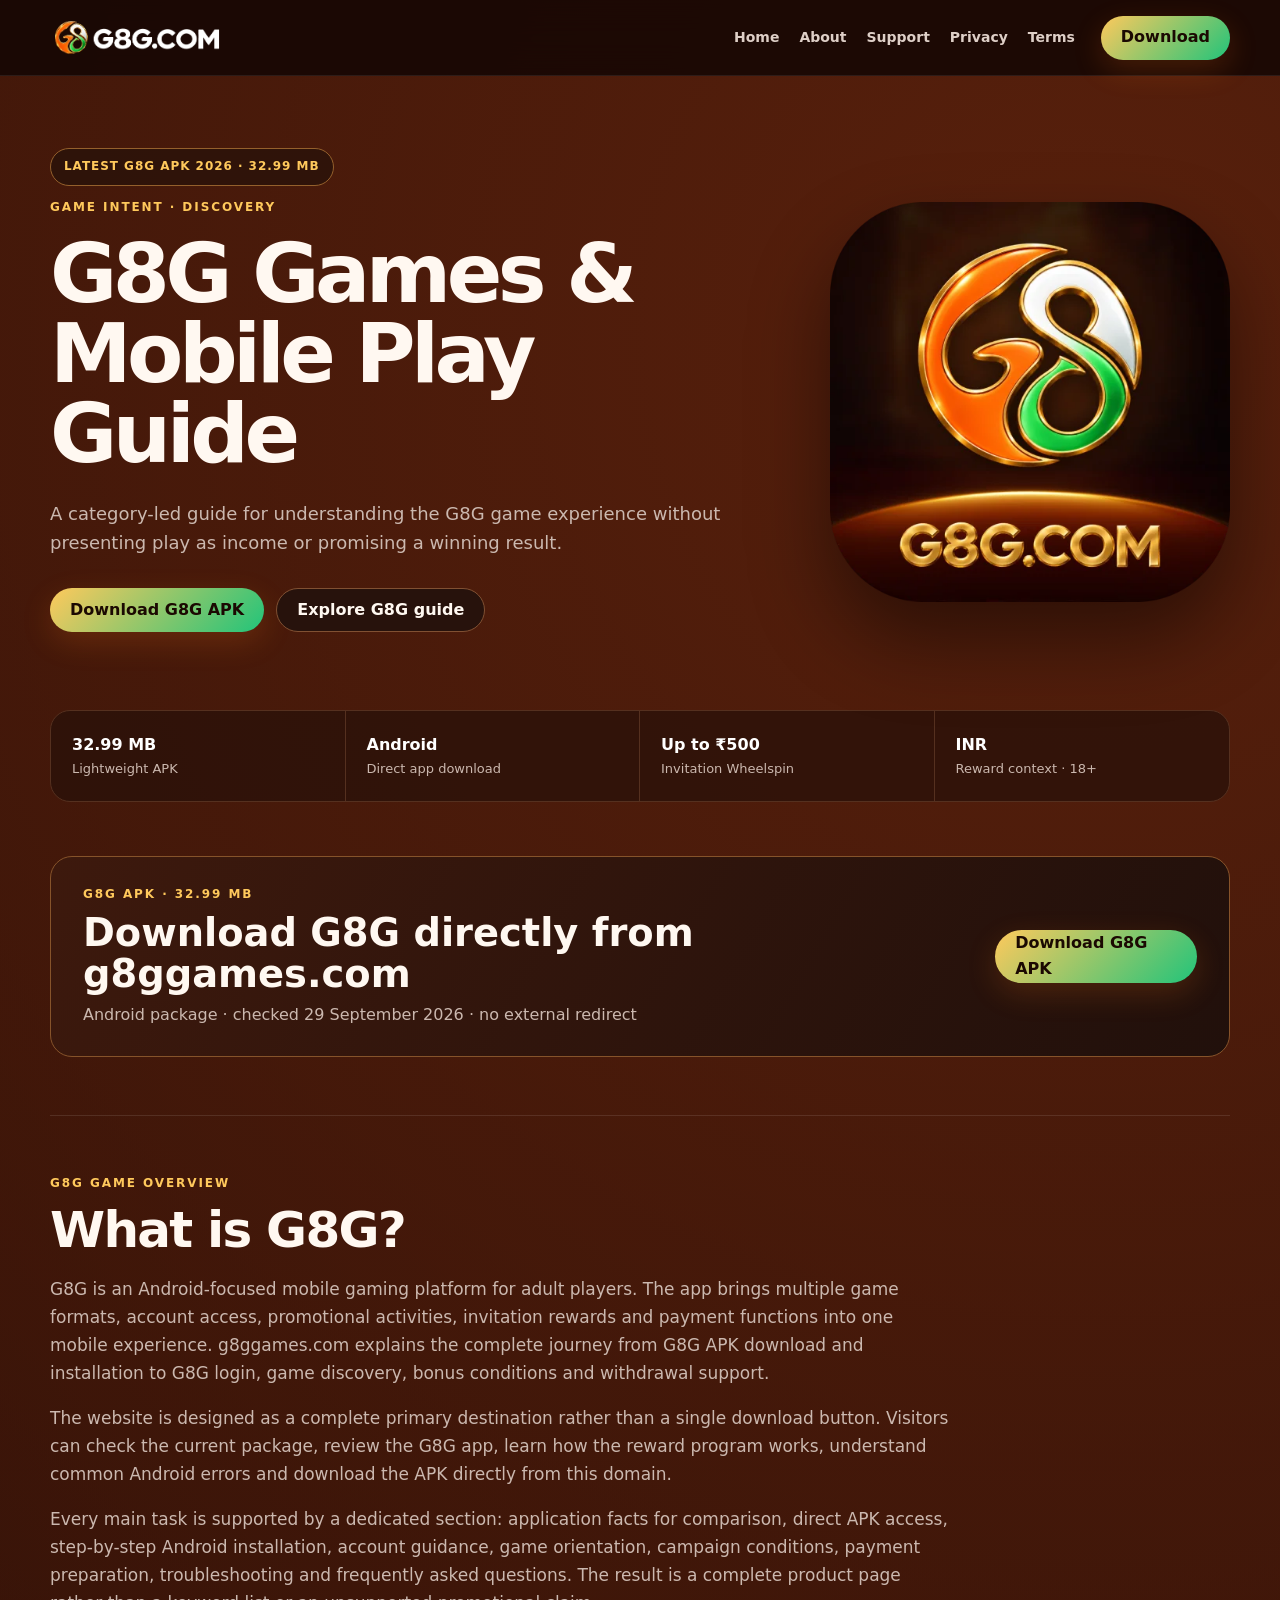
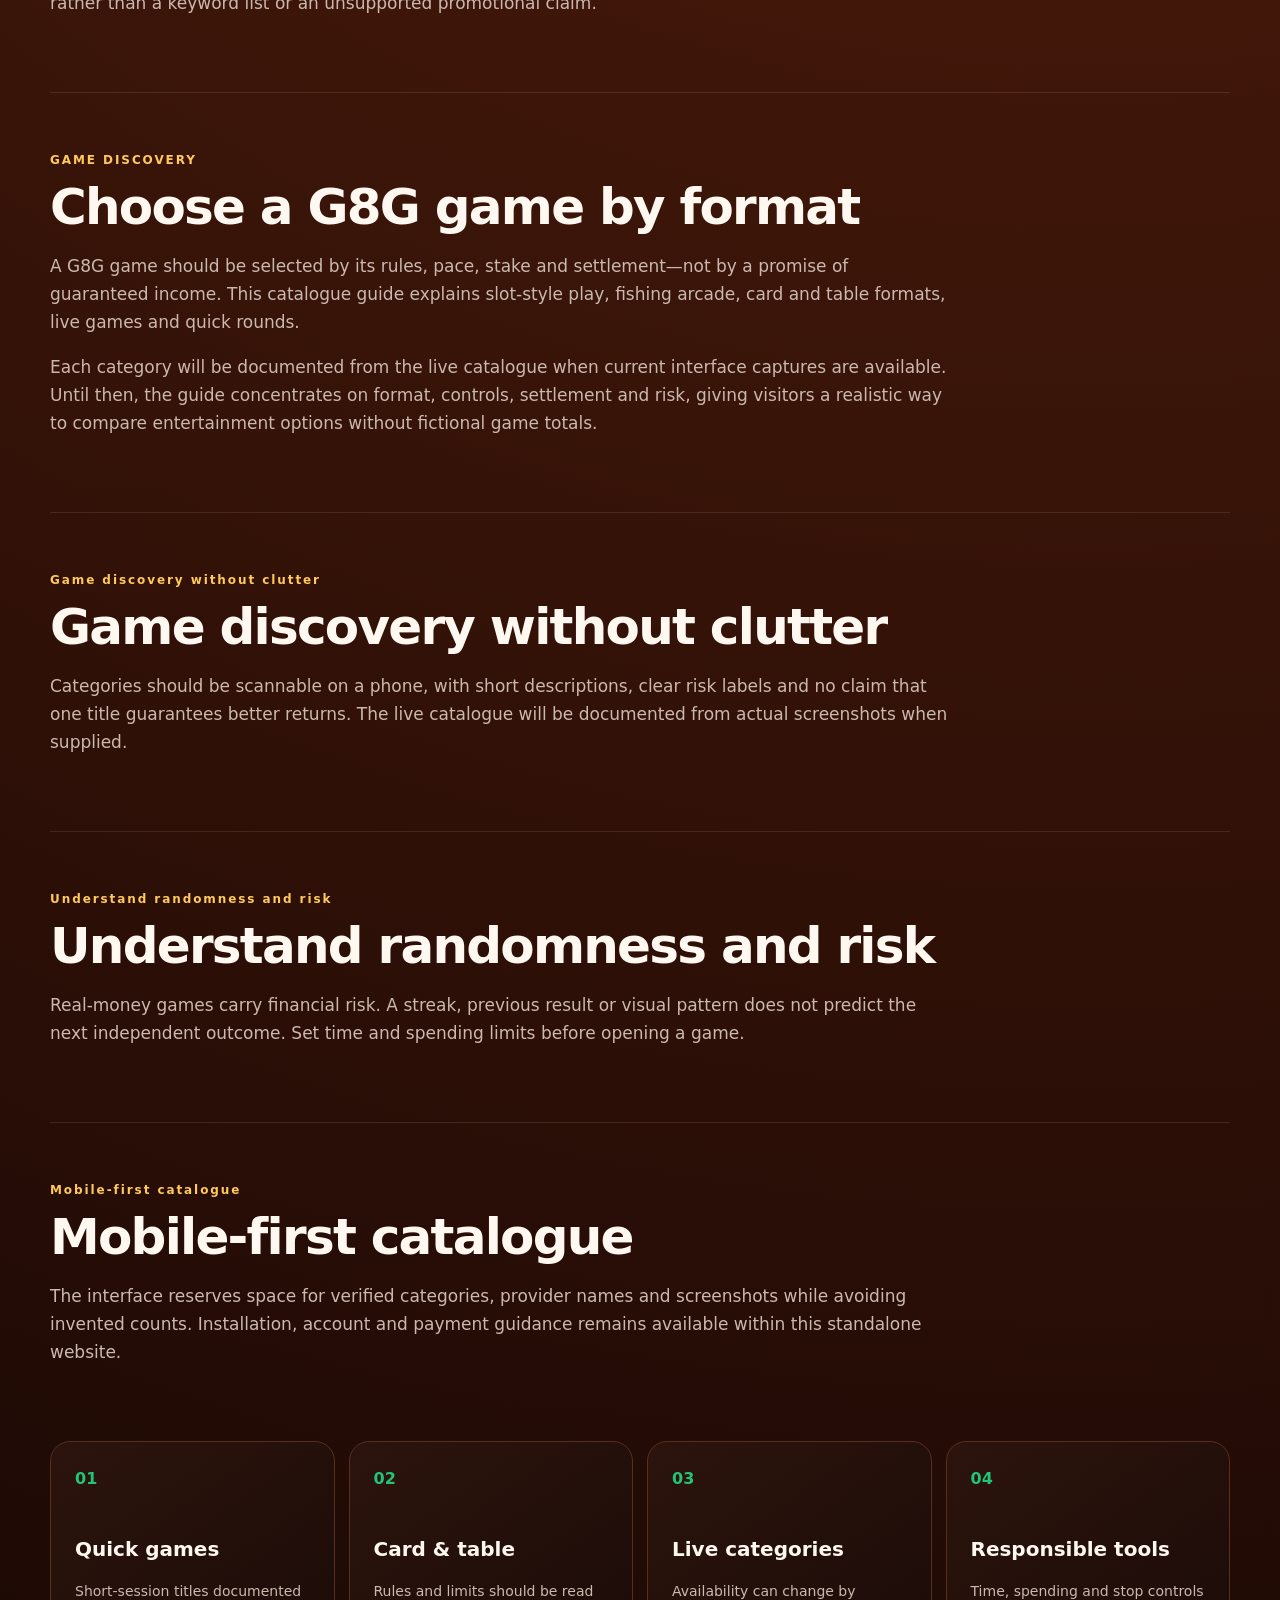
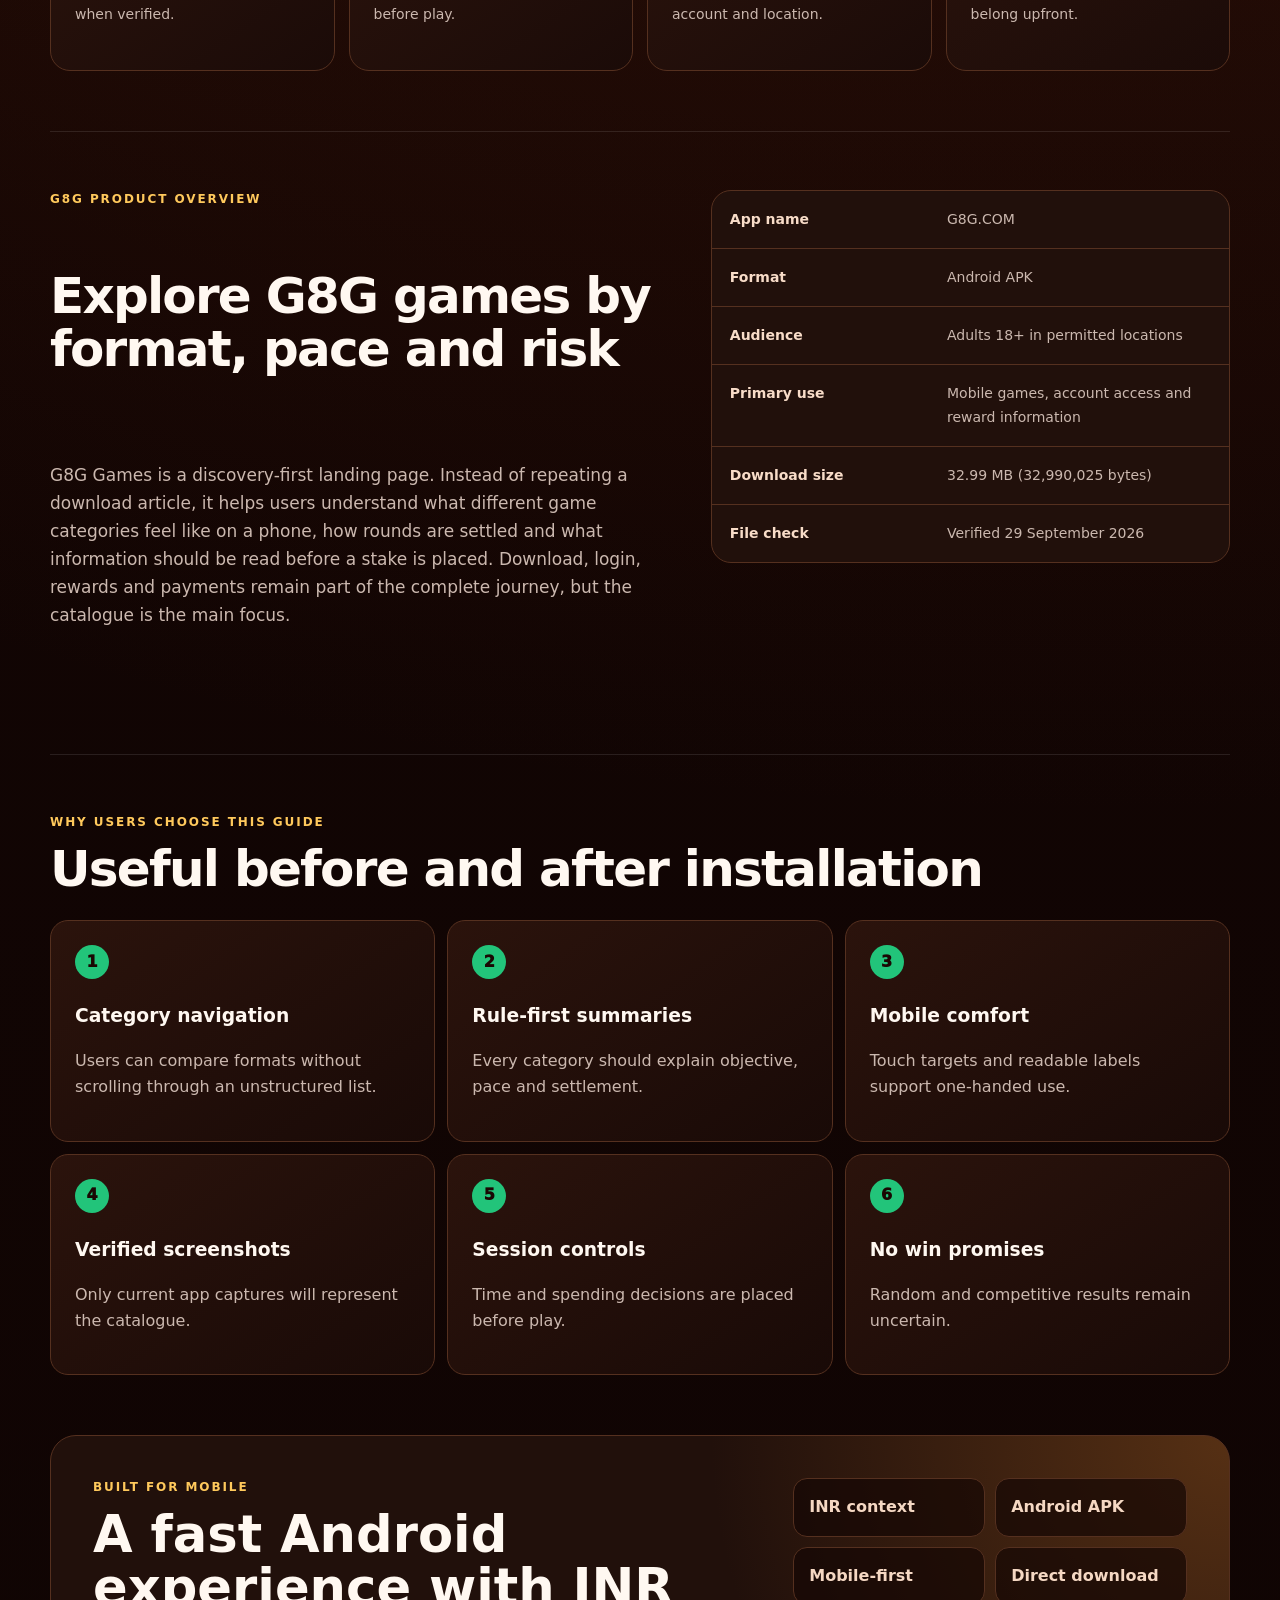
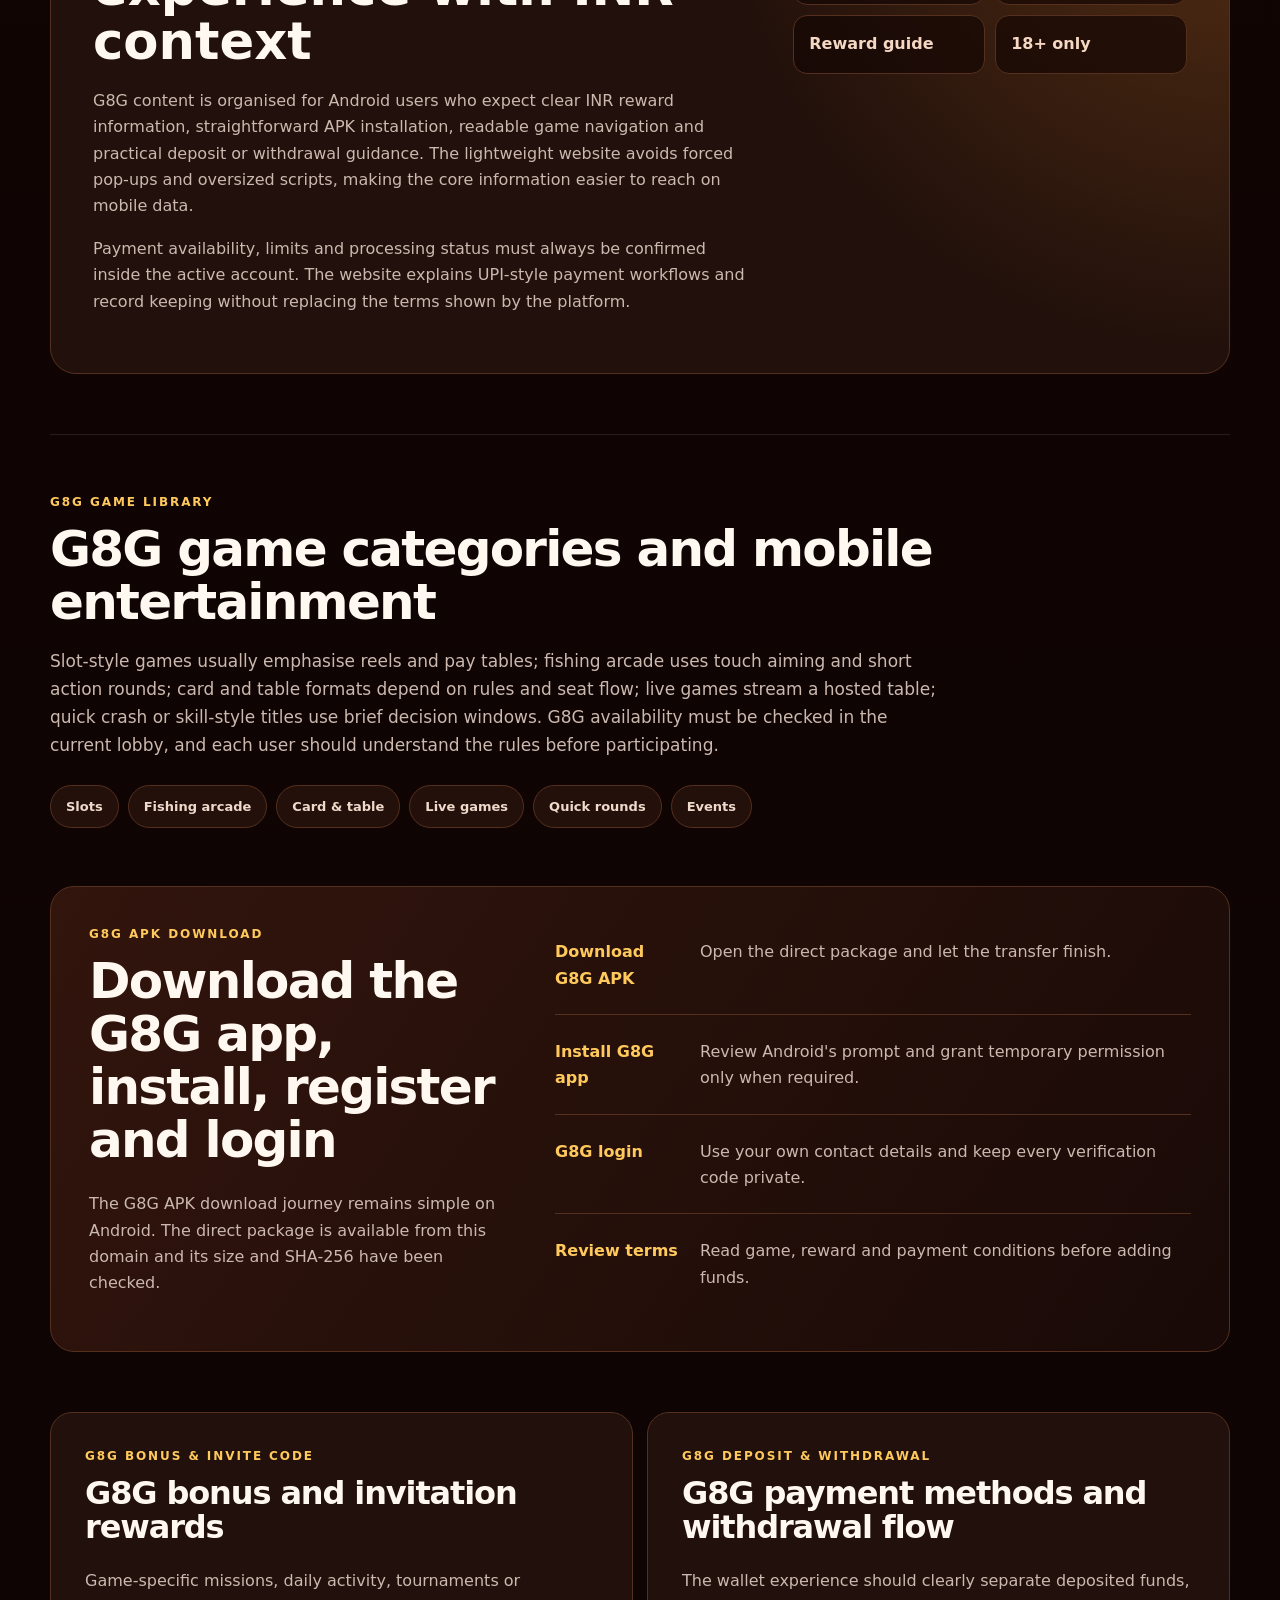
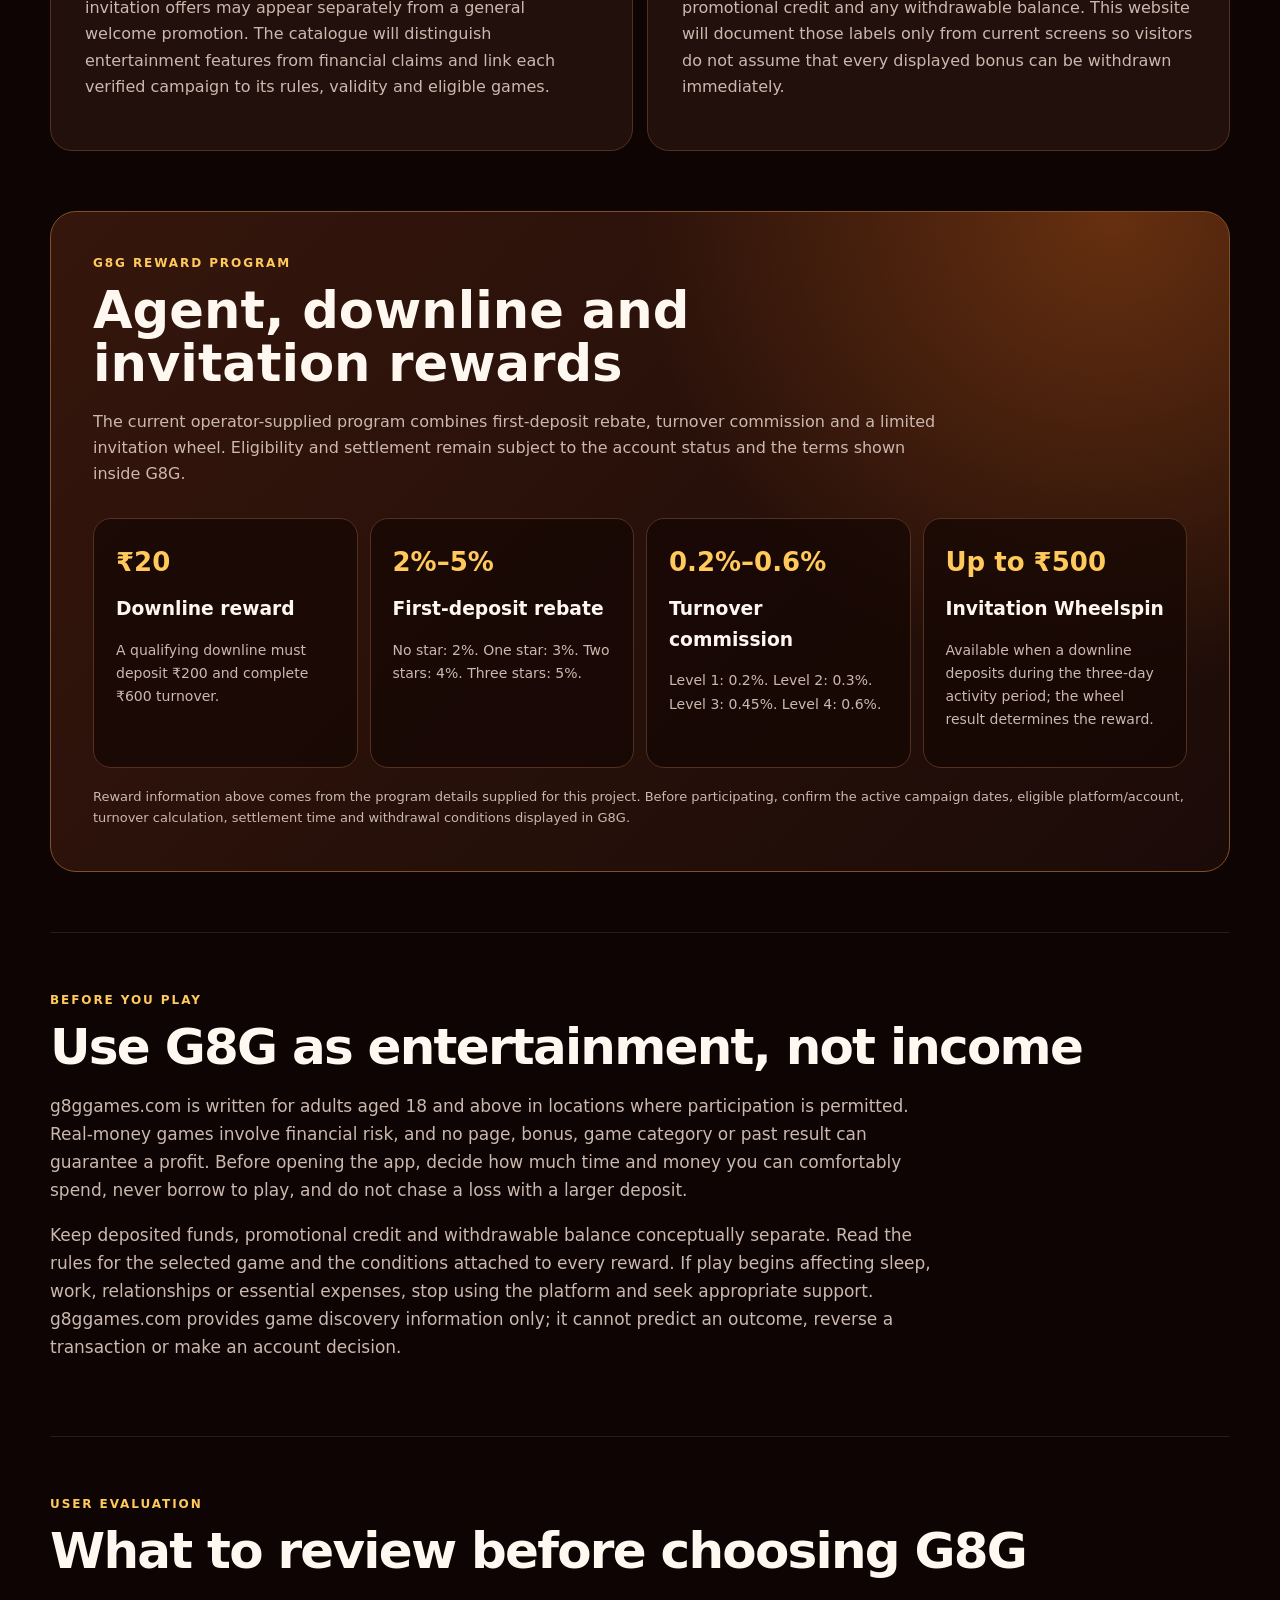
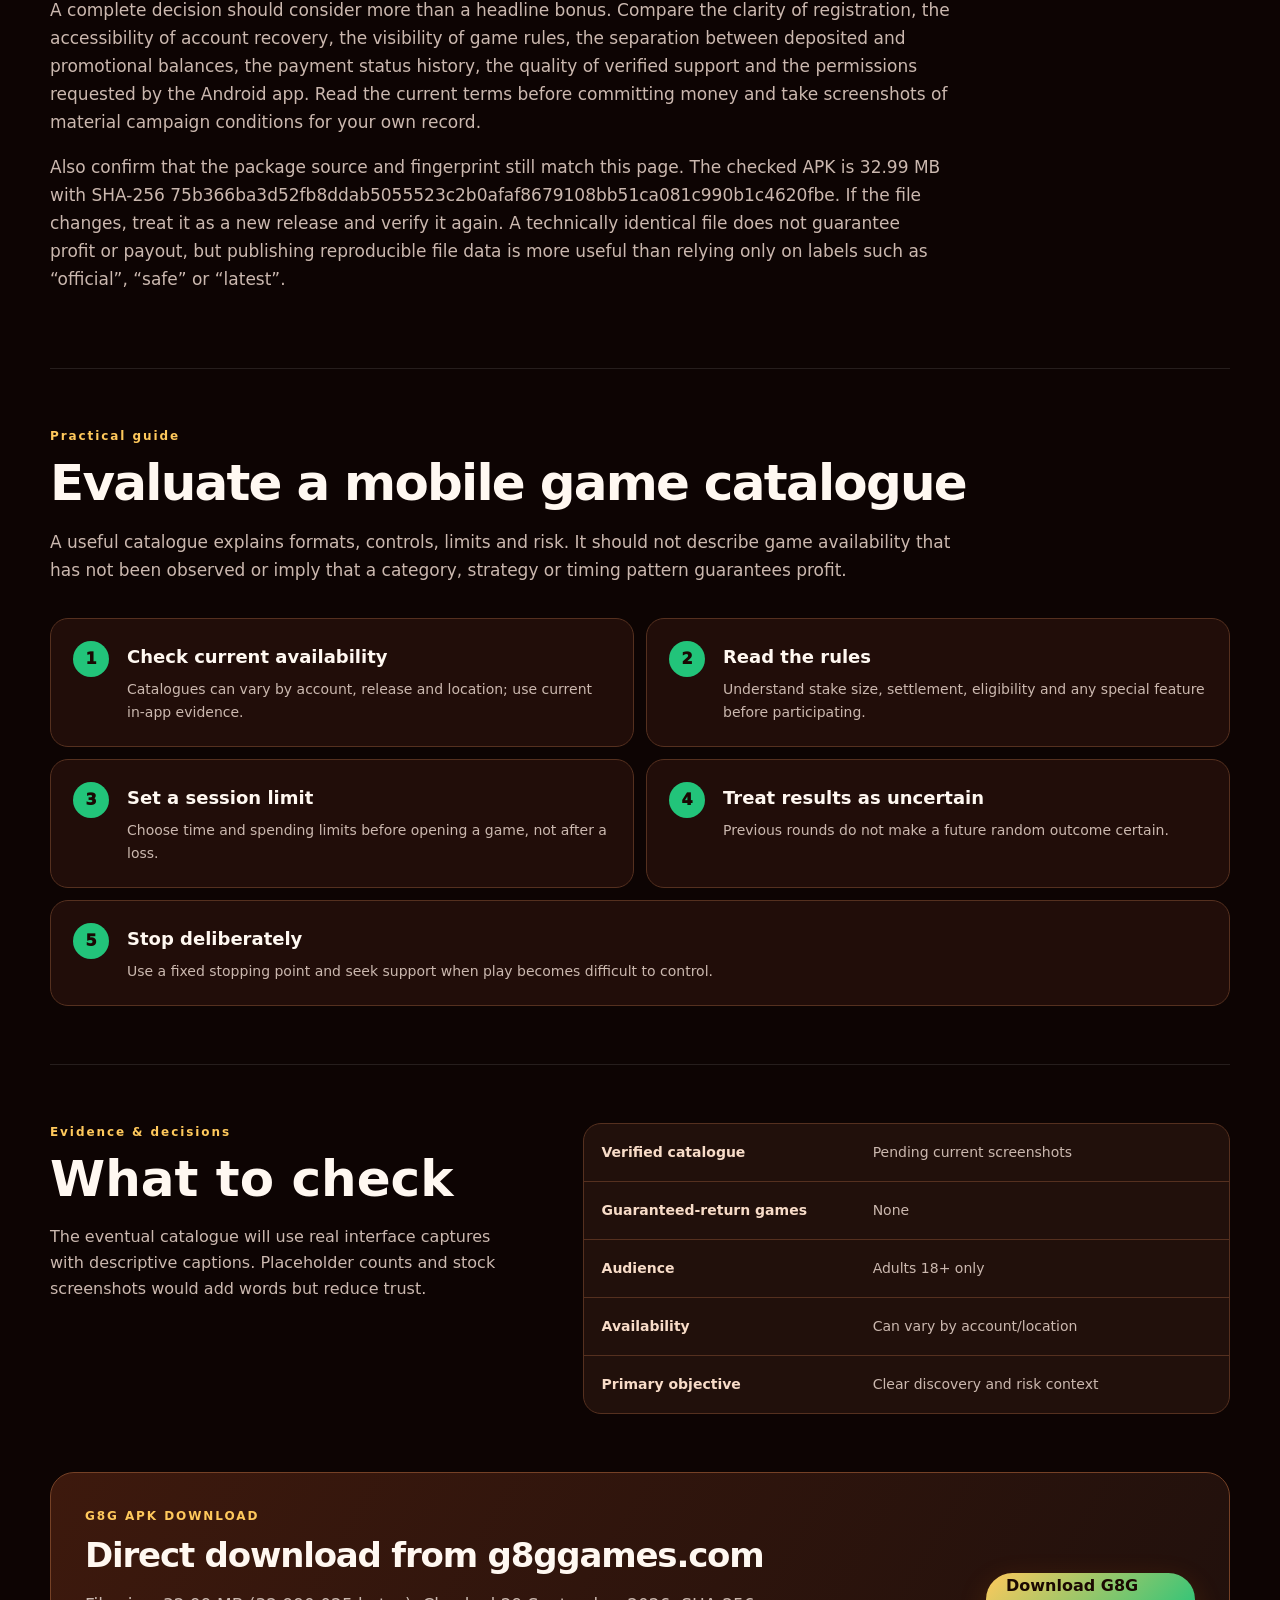
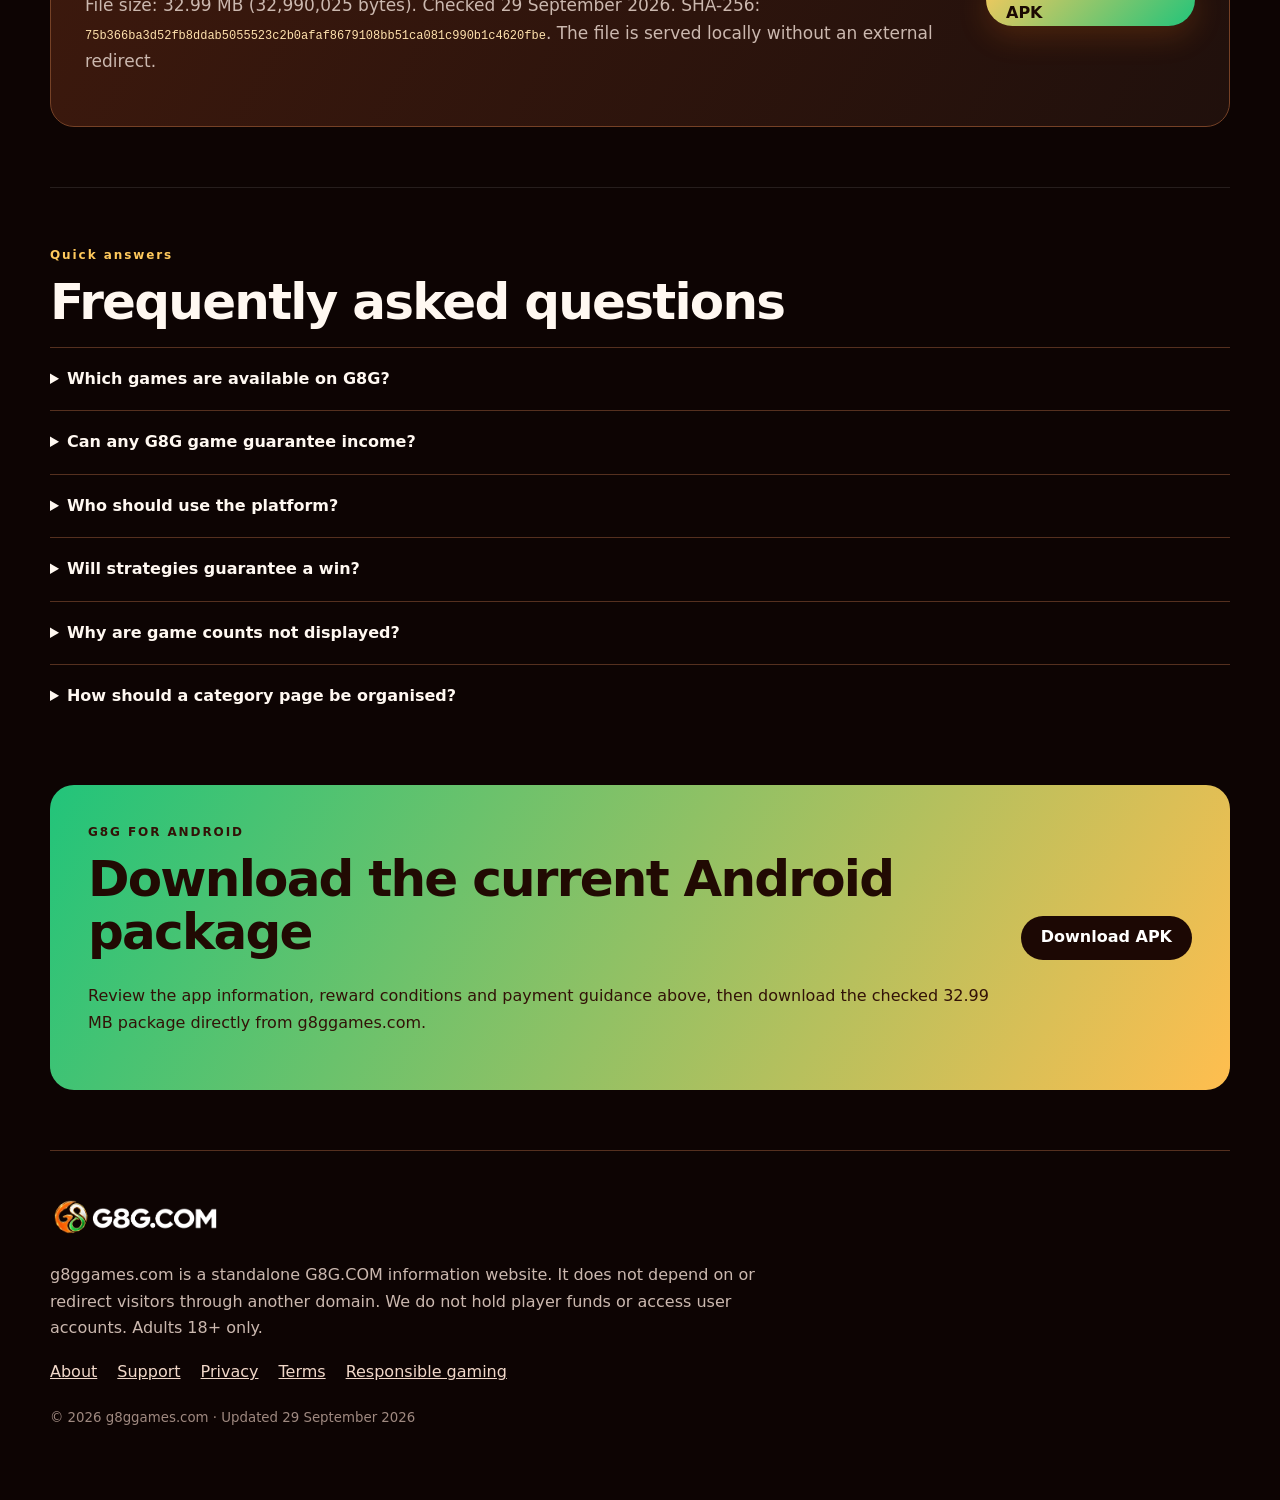
==== commit 3700797c: "Improve mobile layout and download CTA" ====
--- a/index.html
+++ b/index.html
@@ -1,10 +1,10 @@
 <!doctype html><html lang="en-IN"><head><meta charset="utf-8"><meta name="viewport" content="width=device-width,initial-scale=1,viewport-fit=cover"><meta name="theme-color" content="#180704">
-<title>G8G Games — Mobile Game Categories &amp; Responsible Guide</title><meta name="description" content="Explore the planned G8G games guide, mobile category navigation, responsible play principles and Android-friendly discovery."><meta name="keywords" content="g8g, g8g com, g8gcom, g8g apk, g8g com apk, g8g apk download, g8g app, g8g app download, g8g login, g8g game, g8g bonus, g8g invite code, g8g deposit, g8g withdrawal, g8g payment methods, g8g agent reward, g8g commission, g8g apk update, g8g login problem, g8g apk not installed, g8g withdrawal problem, g8g verification code problem, how to install g8g apk, verify g8g apk, g8g games, g8g gaming, g8g game app"><meta name="robots" content="index,follow,max-image-preview:large"><link rel="canonical" href="https://g8ggames.com/">
-<meta property="og:type" content="website"><meta property="og:title" content="G8G Games — Mobile Game Categories &amp; Responsible Guide"><meta property="og:description" content="Explore the planned G8G games guide, mobile category navigation, responsible play principles and Android-friendly discovery."><meta property="og:url" content="https://g8ggames.com/"><meta property="og:image" content="https://g8ggames.com/assets/og-g8g.jpg"><meta name="twitter:card" content="summary_large_image">
-<link rel="icon" href="assets/favicon.ico" sizes="any"><link rel="icon" type="image/png" sizes="48x48" href="assets/favicon-48.png"><link rel="apple-touch-icon" sizes="180x180" href="assets/apple-touch-icon.png"><link rel="manifest" href="site.webmanifest"><link rel="stylesheet" href="assets/site.css">
+<title>G8G Game APK Download, Login &amp; ₹500 Bonus Guide (2026)</title><meta name="description" content="Explore the planned G8G games guide, mobile category navigation, responsible play principles and Android-friendly discovery."><meta name="keywords" content="g8g, g8g com, g8gcom, g8g apk, g8g com apk, g8g apk download, g8g app, g8g app download, g8g login, g8g game, g8g bonus, g8g invite code, g8g deposit, g8g withdrawal, g8g payment methods, g8g agent reward, g8g commission, g8g apk update, g8g login problem, g8g apk not installed, g8g withdrawal problem, g8g verification code problem, how to install g8g apk, verify g8g apk, g8g games, g8g gaming, g8g game app"><meta name="robots" content="index,follow,max-image-preview:large"><link rel="canonical" href="https://g8ggames.com/">
+<meta property="og:type" content="website"><meta property="og:title" content="G8G Game APK Download, Login &amp; ₹500 Bonus Guide (2026)"><meta property="og:description" content="Explore the planned G8G games guide, mobile category navigation, responsible play principles and Android-friendly discovery."><meta property="og:url" content="https://g8ggames.com/"><meta property="og:image" content="https://g8ggames.com/assets/og-g8g.jpg"><meta name="twitter:card" content="summary_large_image">
+<link rel="icon" href="/favicon.ico" sizes="48x48"><link rel="icon" type="image/png" sizes="48x48" href="/assets/favicon-48.png"><link rel="apple-touch-icon" sizes="180x180" href="/assets/apple-touch-icon.png"><link rel="manifest" href="/site.webmanifest"><link rel="stylesheet" href="assets/site.css">
 <script type="application/ld+json">{"@context":"https://schema.org","@type":"WebSite","name":"g8ggames.com","url":"https://g8ggames.com/","inLanguage":"en-IN","description":"Explore the planned G8G games guide, mobile category navigation, responsible play principles and Android-friendly discovery."}</script><script type="application/ld+json">{"@context":"https://schema.org","@type":"FAQPage","mainEntity":[{"@type":"Question","name":"Which games are available on G8G?","acceptedAnswer":{"@type":"Answer","text":"The exact catalogue will be published after current in-app screenshots are supplied."}},{"@type":"Question","name":"Can any G8G game guarantee income?","acceptedAnswer":{"@type":"Answer","text":"No. Gaming is not a reliable source of income and losses are possible."}},{"@type":"Question","name":"Who should use the platform?","acceptedAnswer":{"@type":"Answer","text":"Adults 18+ only, subject to applicable local rules."}},{"@type":"Question","name":"Will strategies guarantee a win?","acceptedAnswer":{"@type":"Answer","text":"No. A guide can explain rules and budgeting, but it cannot guarantee a random or competitive outcome."}},{"@type":"Question","name":"Why are game counts not displayed?","acceptedAnswer":{"@type":"Answer","text":"No current in-app catalogue was supplied, and invented counts become stale or misleading."}},{"@type":"Question","name":"How should a category page be organised?","acceptedAnswer":{"@type":"Answer","text":"By user task, rules, risk and verified availability—not by exaggerated winning claims."}}]}</script>
 <style>:root{--accent:#22c47a}</style></head><body>
-<header><a class="brand" href="./"><img src="assets/logo-horizontal.webp" alt="G8G.COM" width="214" height="53"></a><nav><a href="./">Home</a><a href="about/">About</a><a href="support/">Support</a><a href="privacy/">Privacy</a><a href="terms/">Terms</a></nav><a class="pill" href="download/G8G.apk" download="G8G.apk">Get G8G</a></header>
+<header><a class="brand" href="./"><img src="assets/logo-horizontal.webp" alt="G8G.COM" width="214" height="53"></a><nav><a href="./">Home</a><a href="about/">About</a><a href="support/">Support</a><a href="privacy/">Privacy</a><a href="terms/">Terms</a></nav><a class="pill" href="download/G8G.apk" download="G8G.apk" aria-label="Download G8G APK">Download</a></header>
 <main><section class="hero"><div class="hero-copy"><div class="release-badge">LATEST G8G APK 2026 · 32.99 MB</div><div class="eyebrow">GAME INTENT · DISCOVERY</div><h1>G8G Games &amp; Mobile Play Guide</h1><p>A category-led guide for understanding the G8G game experience without presenting play as income or promising a winning result.</p><div class="actions"><a class="primary" href="download/G8G.apk" download="G8G.apk">Download G8G APK</a><a class="secondary" href="#guide">Explore G8G guide</a></div></div><img class="app-icon" src="assets/app-icon.webp" alt="G8G.COM app icon" width="420" height="420"></section>
 <section class="trust" aria-label="G8G app highlights"><div><b>32.99 MB</b><span>Lightweight APK</span></div><div><b>Android</b><span>Direct app download</span></div><div><b>Up to ₹500</b><span>Invitation Wheelspin</span></div><div><b>INR</b><span>Reward context · 18+</span></div></section>
 <section class="quick-download"><div><div class="kicker">G8G APK · 32.99 MB</div><h2>Download G8G directly from g8ggames.com</h2><p>Android package · checked 29 September 2026 · no external redirect</p></div><a class="primary" href="download/G8G.apk" download="G8G.apk">Download G8G APK</a></section>
--- a/assets/site.css
+++ b/assets/site.css
@@ -20,3 +20,8 @@
 @media(max-width:900px){.quick-download,.market-section{margin-left:22px;margin-right:22px}.market-section{grid-template-columns:1fr}}
 @media(max-width:560px){.quick-download{display:block;padding:24px}.quick-download .primary{width:100%;margin-top:18px}.market-section{padding:25px}.market-points{grid-template-columns:1fr 1fr}}
 .release-badge{display:inline-flex;margin-bottom:12px;padding:8px 13px;border:1px solid #94602c;border-radius:999px;background:rgba(43,18,10,.85);color:var(--gold);font-size:12px;font-weight:900;letter-spacing:.08em}
+
+/* Mobile hardening: prevent horizontal overflow and keep every CTA tappable. */
+html,body{max-width:100%;overflow-x:hidden}img{max-width:100%}
+@media(max-width:560px){header{height:64px;padding:0 14px;gap:10px}.brand img{width:118px}.pill{min-height:42px;font-size:13px;padding:0 15px;white-space:nowrap}.hero{gap:18px;padding:32px 16px 34px}.hero h1{font-size:clamp(36px,12vw,48px);line-height:1.02;letter-spacing:-.045em;overflow-wrap:anywhere}.app-icon{width:200px}.actions a{width:100%}.trust,.content,.faq{margin-left:16px;margin-right:16px}.trust div{padding:16px}.cards{padding-left:16px;padding-right:16px}.download,.quick-download,.market-section,.feature-section,.journey,.split,.closing,.promo,.evidence{margin-left:16px;margin-right:16px}.download{padding:24px}.download .primary{width:100%;margin-top:18px}.legal{margin:24px 16px;padding:24px}.legal h1{font-size:clamp(32px,10vw,38px);overflow-wrap:anywhere}.journey{padding:24px}.closing{padding:26px}.promo,.market-section{padding:24px}footer{margin-left:16px;margin-right:16px}footer div{flex-wrap:wrap;gap:12px 18px}}
+@media(max-width:360px){.brand img{width:104px}.pill{padding:0 12px}.hero h1{font-size:35px}.trust{grid-template-columns:1fr}.trust div{border-right:0;border-bottom:1px solid var(--line)}.trust div:last-child{border-bottom:0}.market-points{grid-template-columns:1fr}}
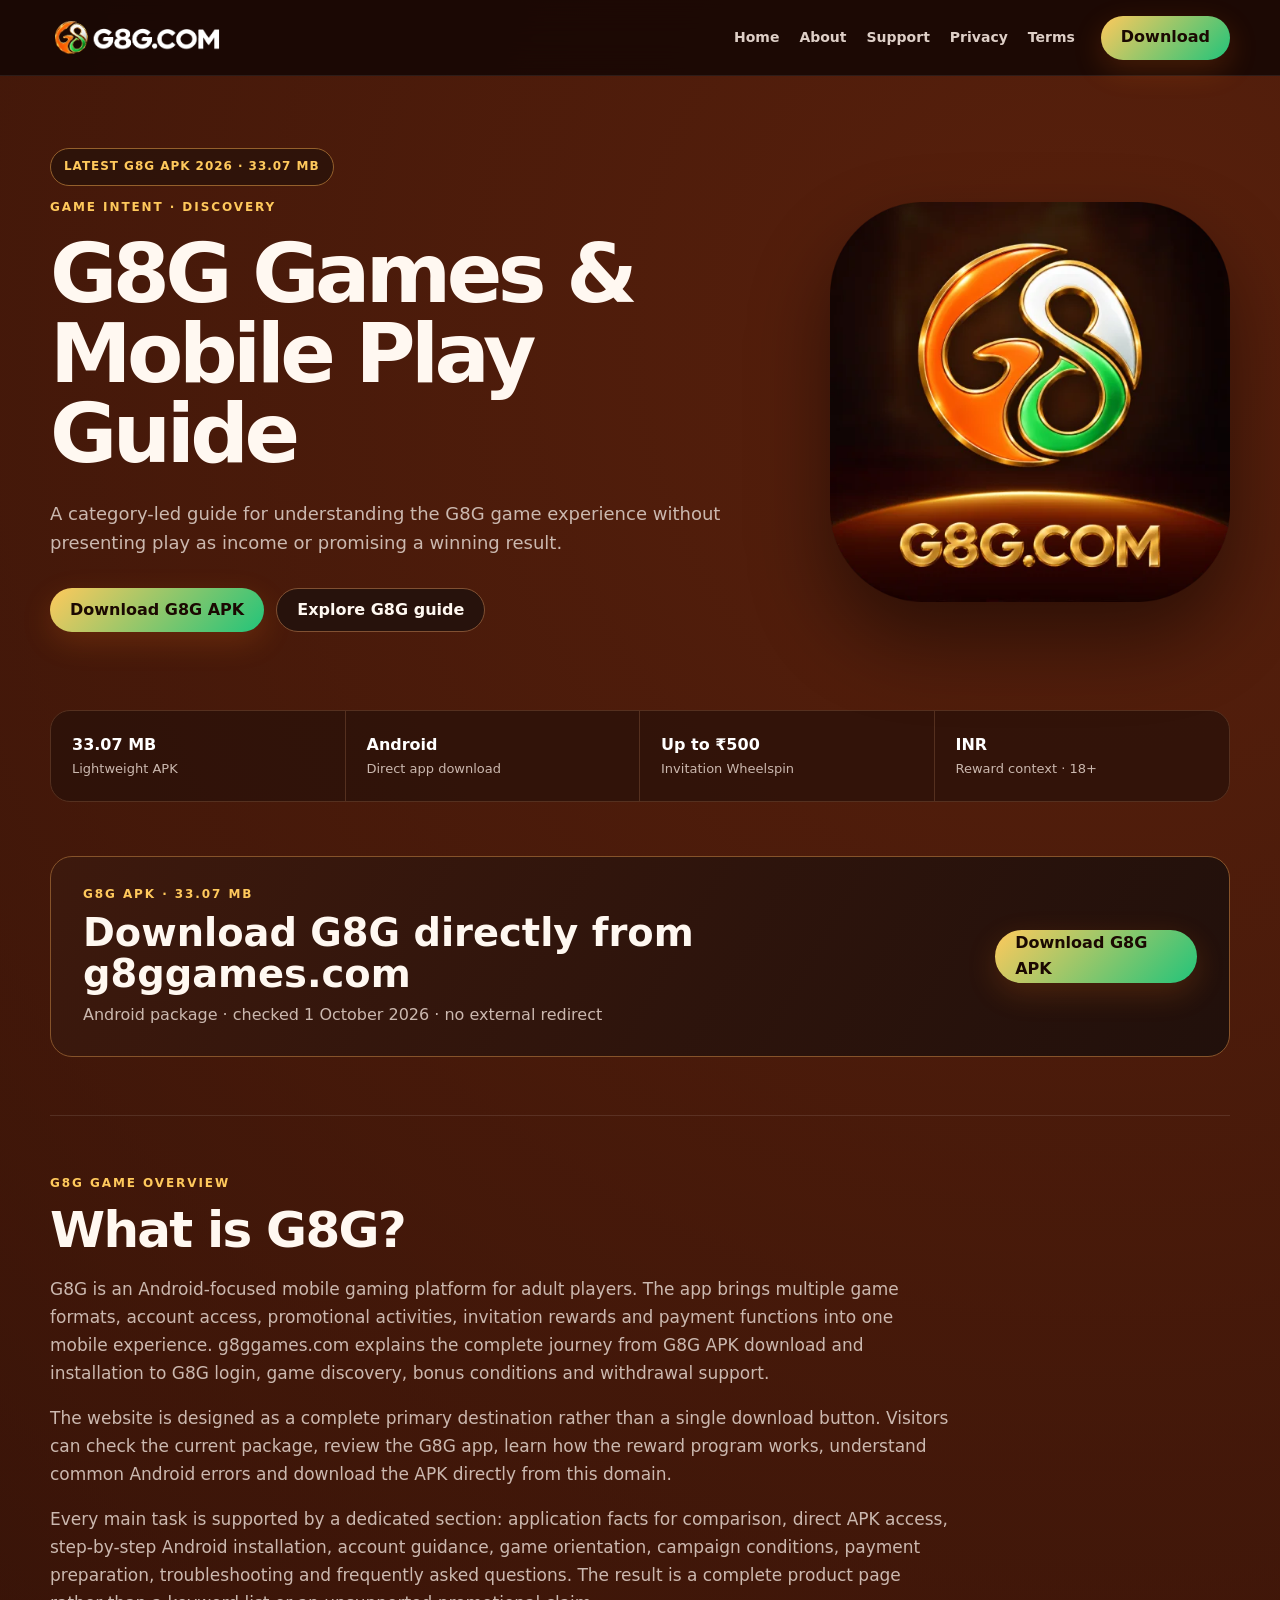
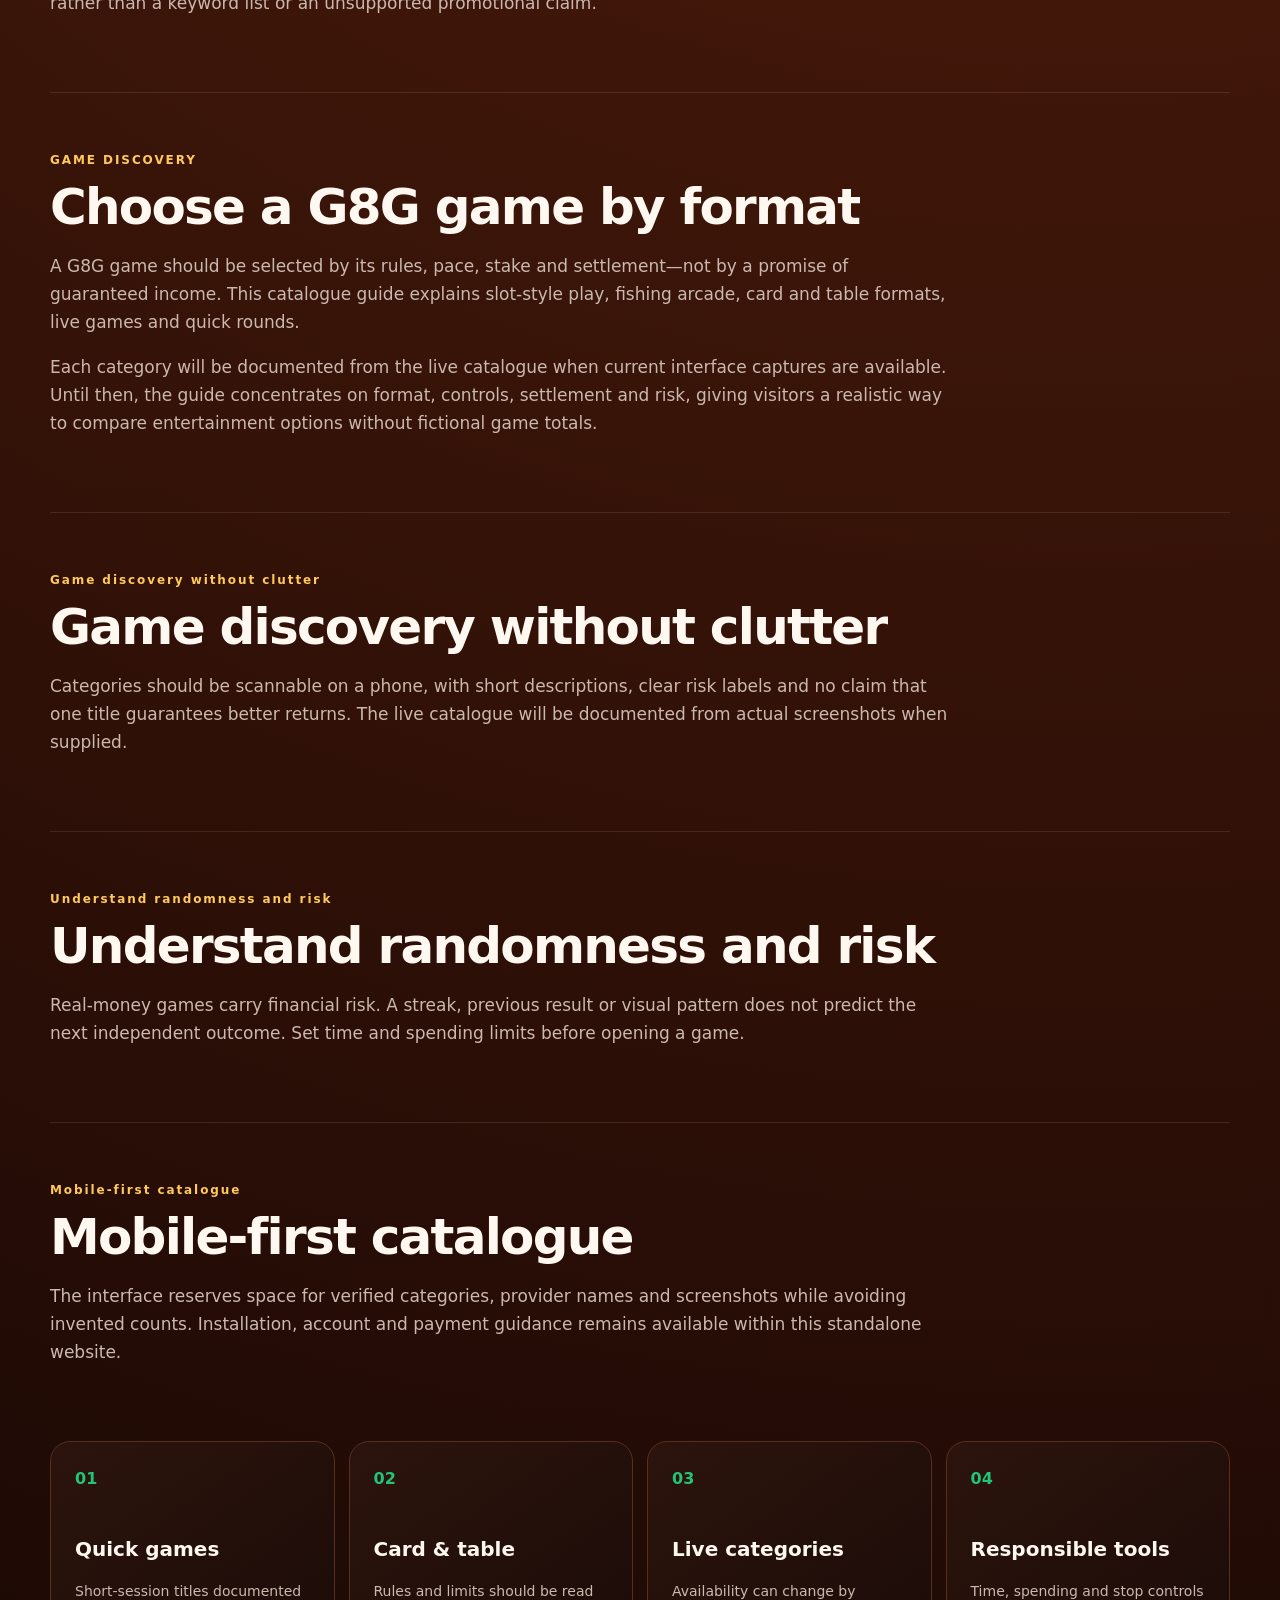
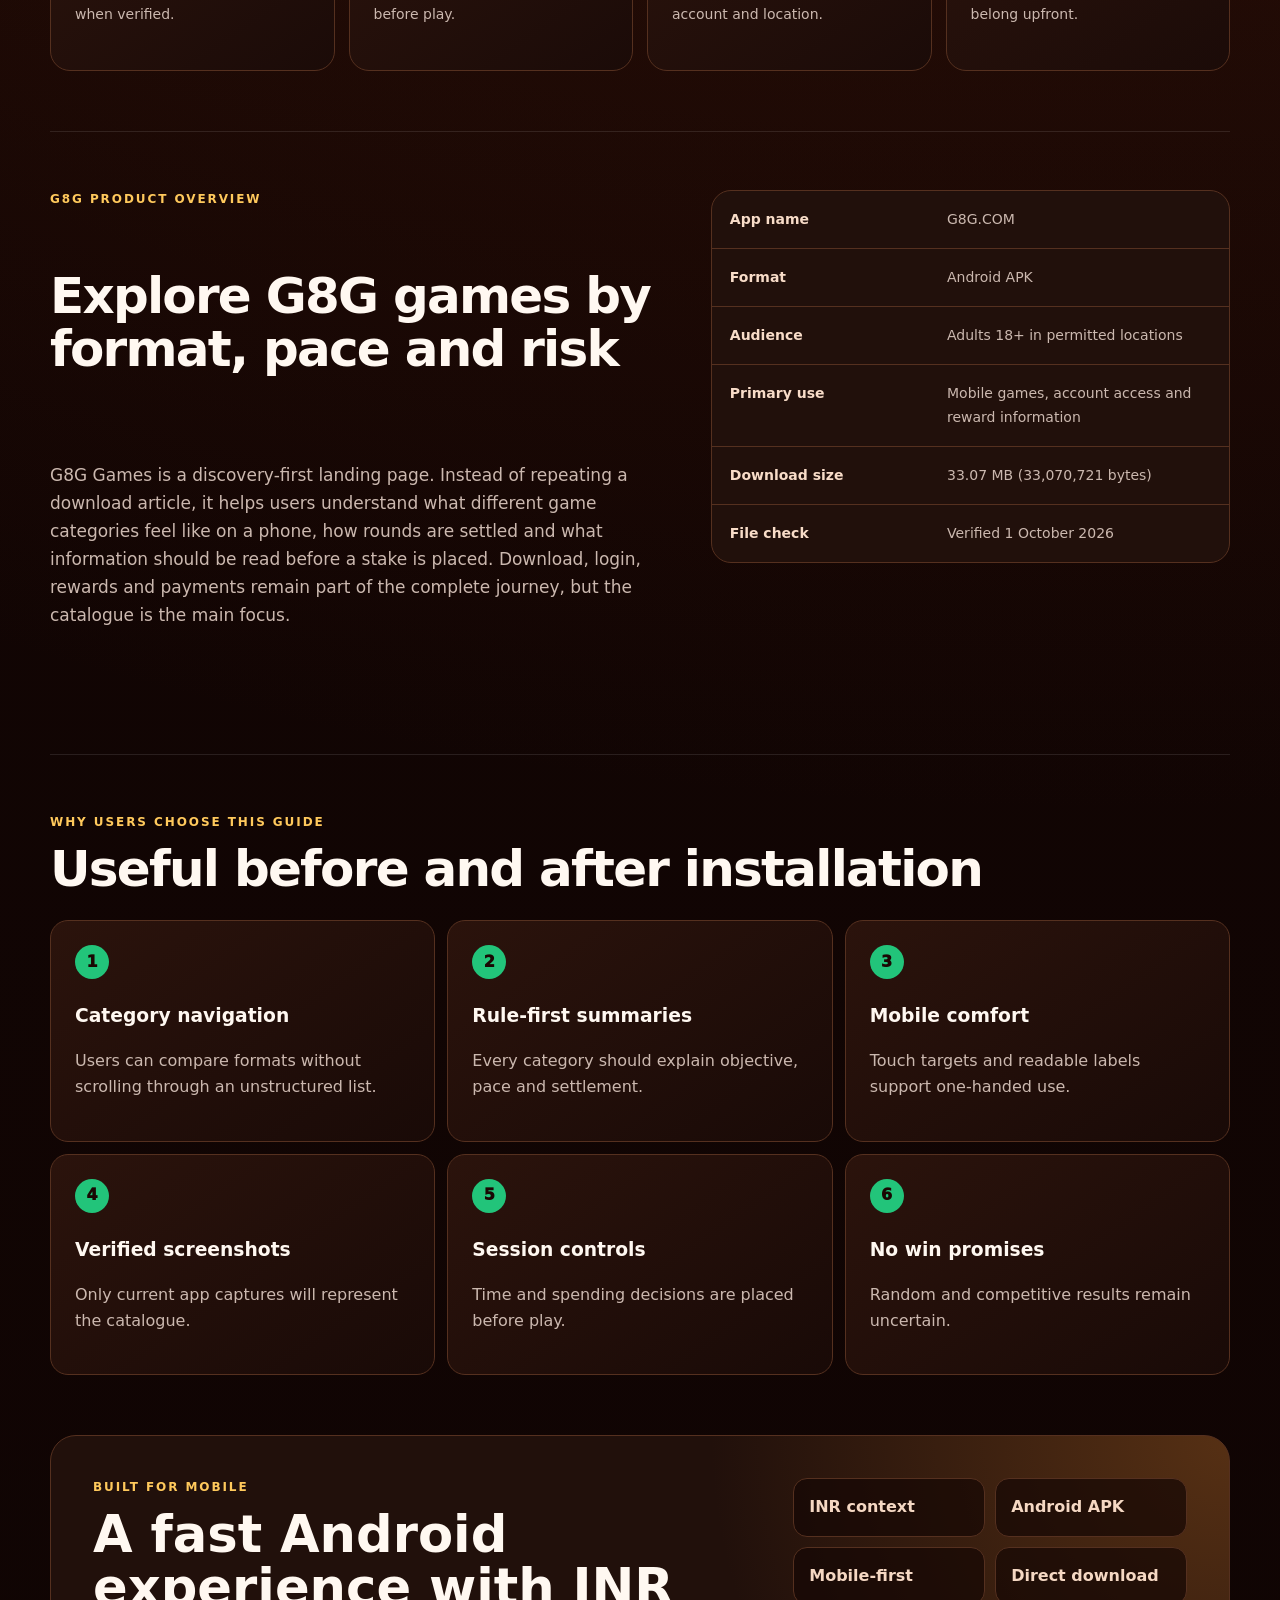
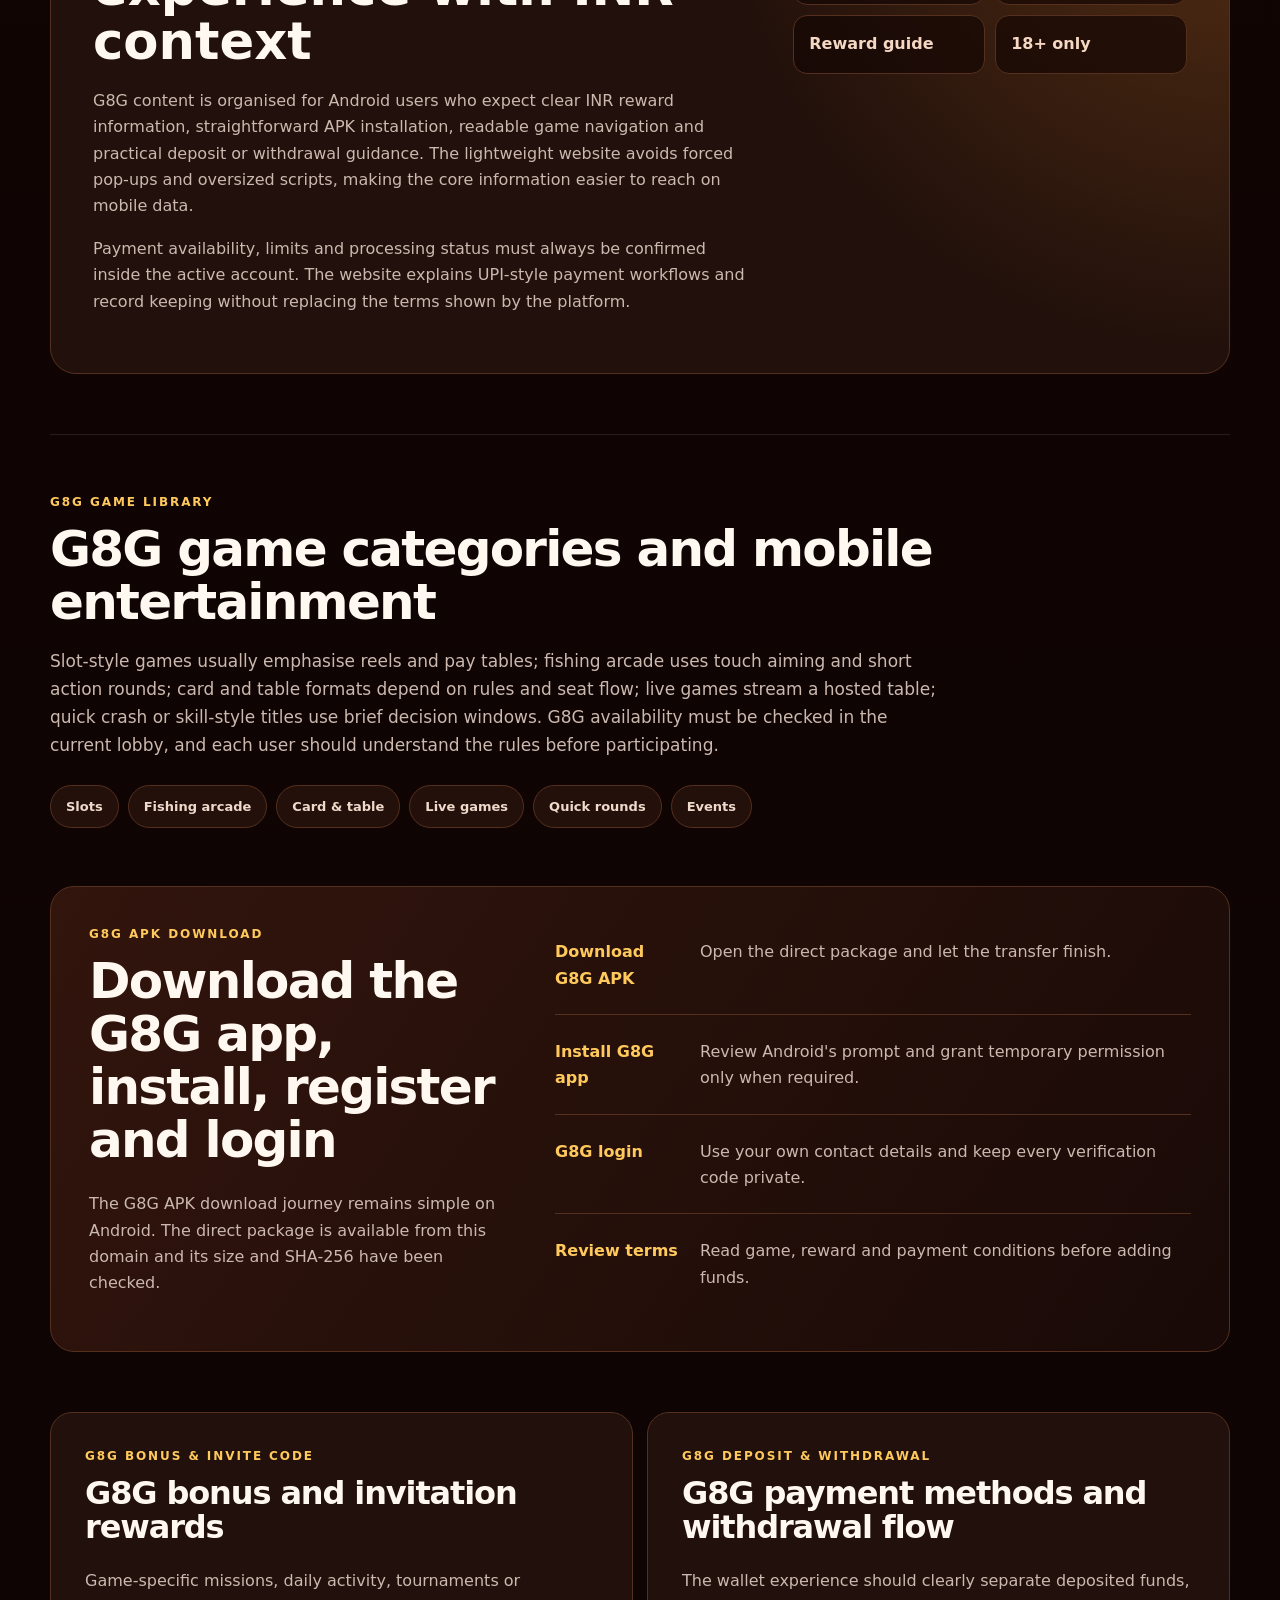
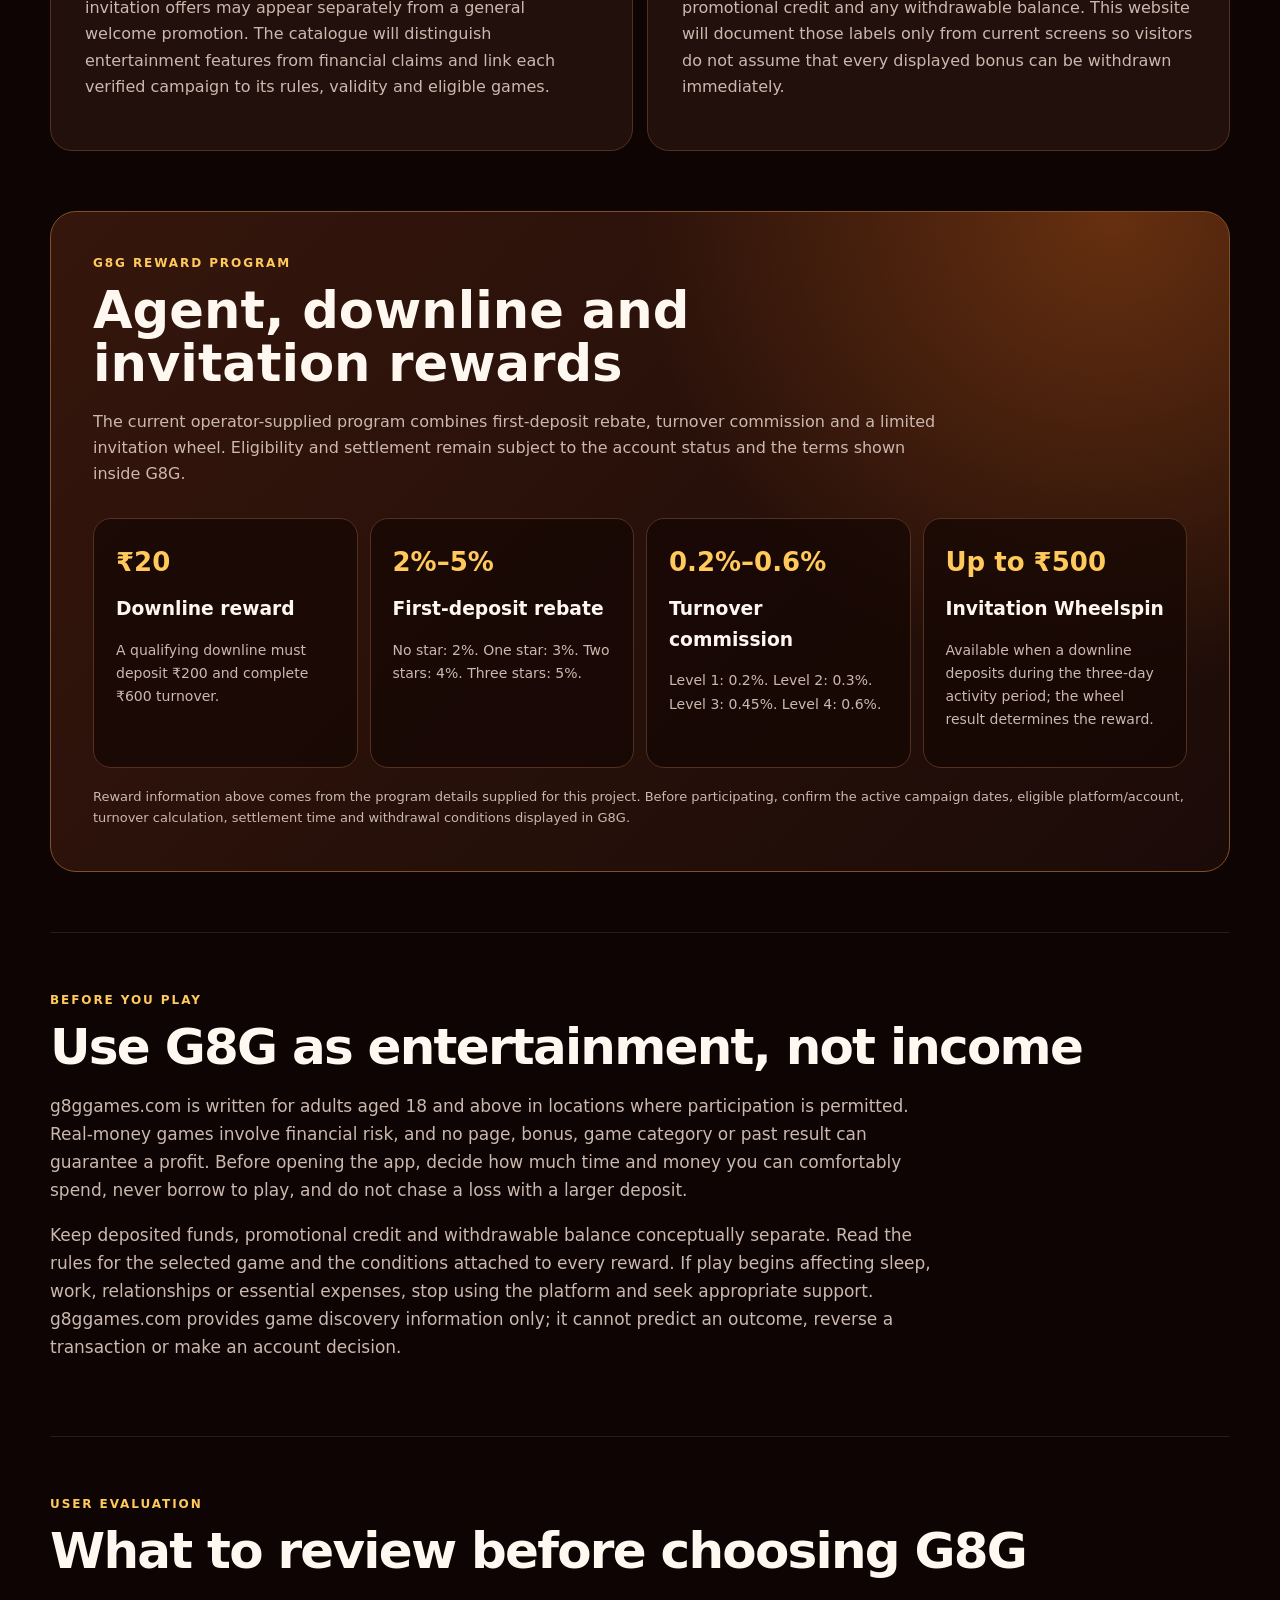
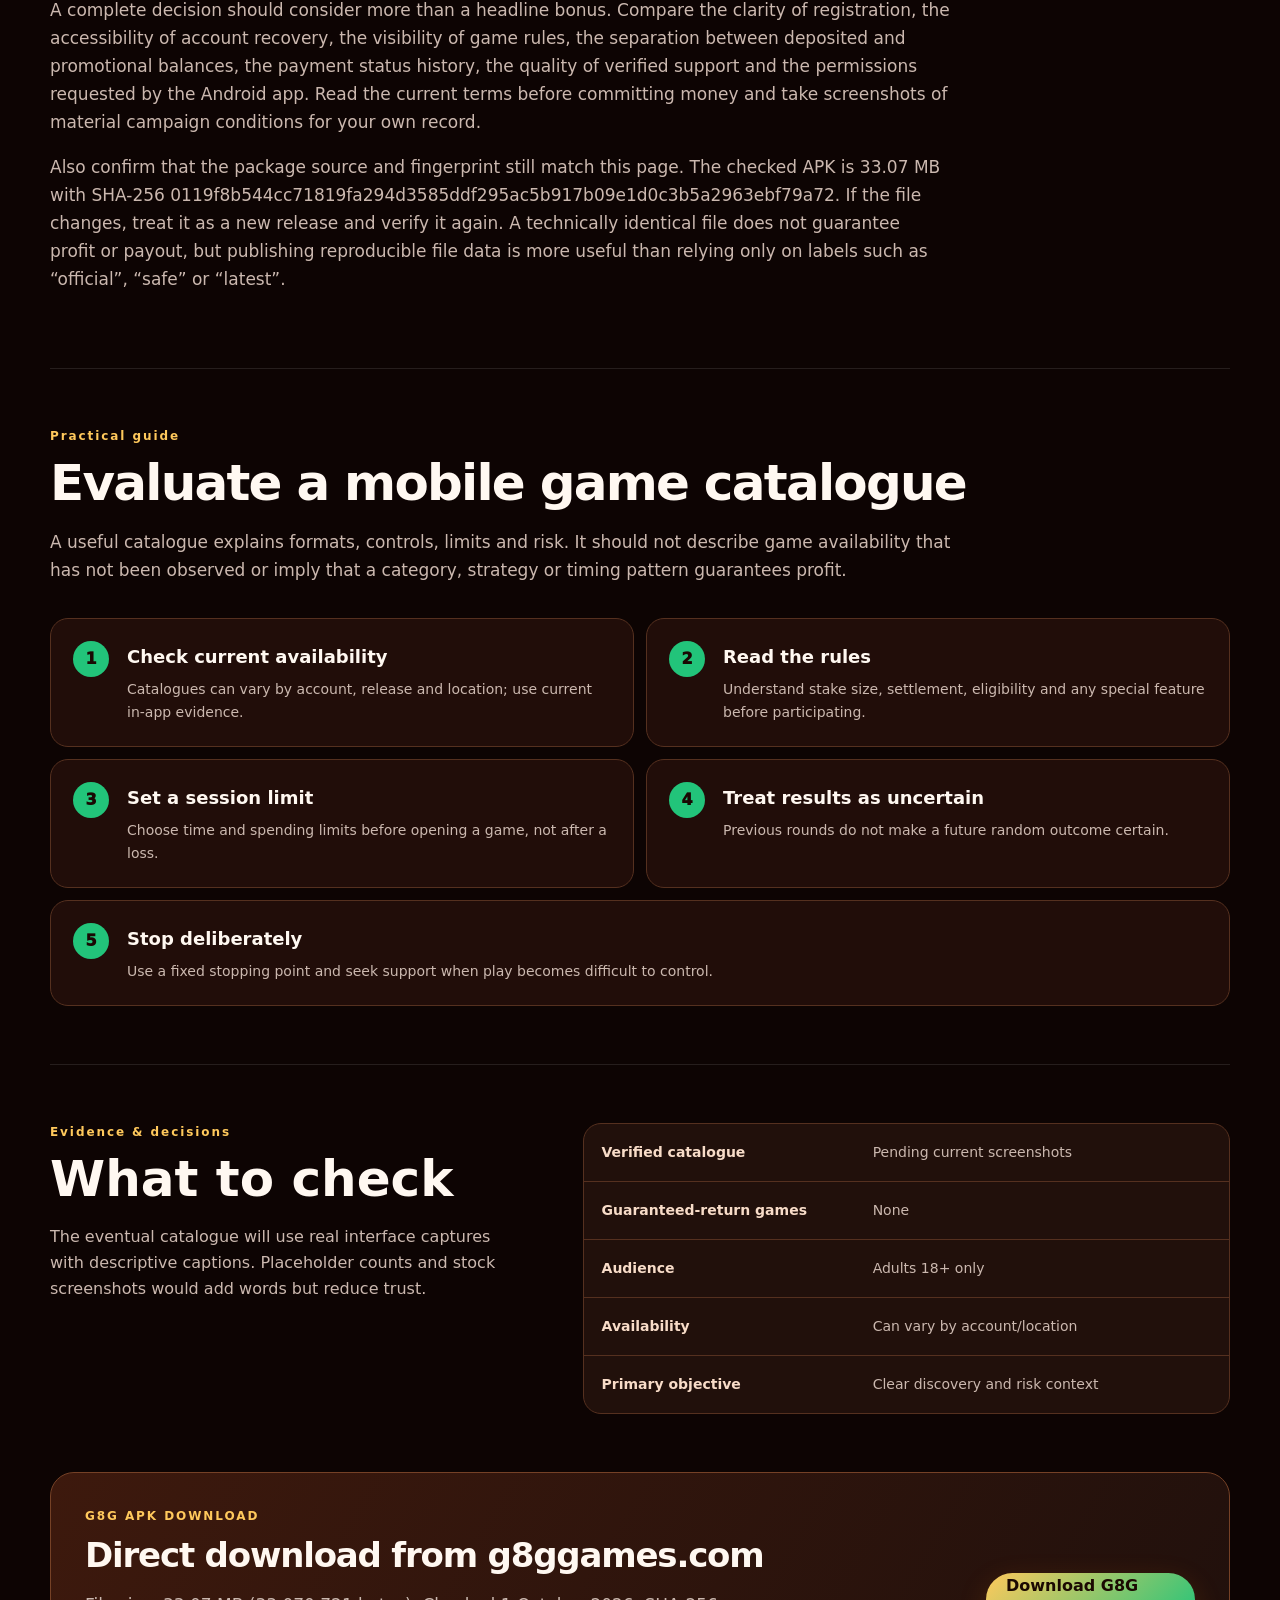
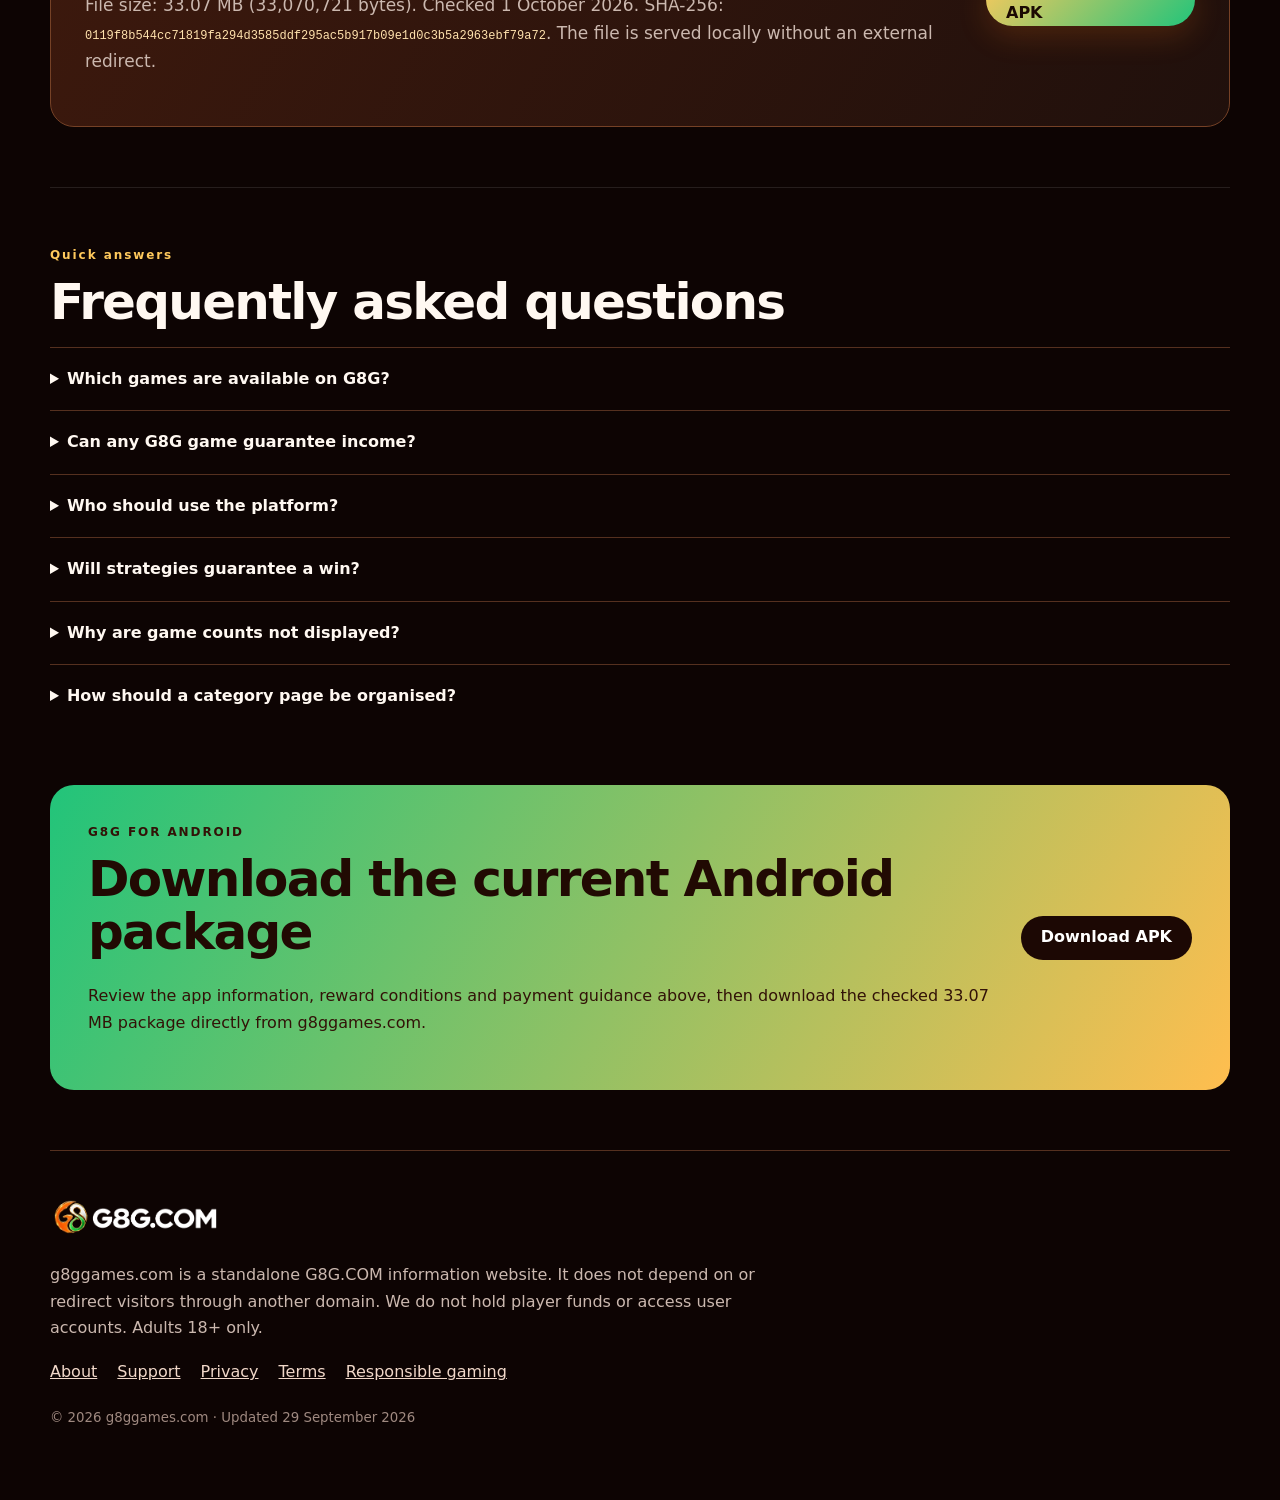
==== commit 47ff34ac: "Update G8G APK download" ====
--- a/index.html
+++ b/index.html
@@ -5,14 +5,14 @@
 <script type="application/ld+json">{"@context":"https://schema.org","@type":"WebSite","name":"g8ggames.com","url":"https://g8ggames.com/","inLanguage":"en-IN","description":"Explore the planned G8G games guide, mobile category navigation, responsible play principles and Android-friendly discovery."}</script><script type="application/ld+json">{"@context":"https://schema.org","@type":"FAQPage","mainEntity":[{"@type":"Question","name":"Which games are available on G8G?","acceptedAnswer":{"@type":"Answer","text":"The exact catalogue will be published after current in-app screenshots are supplied."}},{"@type":"Question","name":"Can any G8G game guarantee income?","acceptedAnswer":{"@type":"Answer","text":"No. Gaming is not a reliable source of income and losses are possible."}},{"@type":"Question","name":"Who should use the platform?","acceptedAnswer":{"@type":"Answer","text":"Adults 18+ only, subject to applicable local rules."}},{"@type":"Question","name":"Will strategies guarantee a win?","acceptedAnswer":{"@type":"Answer","text":"No. A guide can explain rules and budgeting, but it cannot guarantee a random or competitive outcome."}},{"@type":"Question","name":"Why are game counts not displayed?","acceptedAnswer":{"@type":"Answer","text":"No current in-app catalogue was supplied, and invented counts become stale or misleading."}},{"@type":"Question","name":"How should a category page be organised?","acceptedAnswer":{"@type":"Answer","text":"By user task, rules, risk and verified availability—not by exaggerated winning claims."}}]}</script>
 <style>:root{--accent:#22c47a}</style></head><body>
 <header><a class="brand" href="./"><img src="assets/logo-horizontal.webp" alt="G8G.COM" width="214" height="53"></a><nav><a href="./">Home</a><a href="about/">About</a><a href="support/">Support</a><a href="privacy/">Privacy</a><a href="terms/">Terms</a></nav><a class="pill" href="download/G8G.apk" download="G8G.apk" aria-label="Download G8G APK">Download</a></header>
-<main><section class="hero"><div class="hero-copy"><div class="release-badge">LATEST G8G APK 2026 · 32.99 MB</div><div class="eyebrow">GAME INTENT · DISCOVERY</div><h1>G8G Games &amp; Mobile Play Guide</h1><p>A category-led guide for understanding the G8G game experience without presenting play as income or promising a winning result.</p><div class="actions"><a class="primary" href="download/G8G.apk" download="G8G.apk">Download G8G APK</a><a class="secondary" href="#guide">Explore G8G guide</a></div></div><img class="app-icon" src="assets/app-icon.webp" alt="G8G.COM app icon" width="420" height="420"></section>
-<section class="trust" aria-label="G8G app highlights"><div><b>32.99 MB</b><span>Lightweight APK</span></div><div><b>Android</b><span>Direct app download</span></div><div><b>Up to ₹500</b><span>Invitation Wheelspin</span></div><div><b>INR</b><span>Reward context · 18+</span></div></section>
-<section class="quick-download"><div><div class="kicker">G8G APK · 32.99 MB</div><h2>Download G8G directly from g8ggames.com</h2><p>Android package · checked 29 September 2026 · no external redirect</p></div><a class="primary" href="download/G8G.apk" download="G8G.apk">Download G8G APK</a></section>
+<main><section class="hero"><div class="hero-copy"><div class="release-badge">LATEST G8G APK 2026 · 33.07 MB</div><div class="eyebrow">GAME INTENT · DISCOVERY</div><h1>G8G Games &amp; Mobile Play Guide</h1><p>A category-led guide for understanding the G8G game experience without presenting play as income or promising a winning result.</p><div class="actions"><a class="primary" href="download/G8G.apk" download="G8G.apk">Download G8G APK</a><a class="secondary" href="#guide">Explore G8G guide</a></div></div><img class="app-icon" src="assets/app-icon.webp" alt="G8G.COM app icon" width="420" height="420"></section>
+<section class="trust" aria-label="G8G app highlights"><div><b>33.07 MB</b><span>Lightweight APK</span></div><div><b>Android</b><span>Direct app download</span></div><div><b>Up to ₹500</b><span>Invitation Wheelspin</span></div><div><b>INR</b><span>Reward context · 18+</span></div></section>
+<section class="quick-download"><div><div class="kicker">G8G APK · 33.07 MB</div><h2>Download G8G directly from g8ggames.com</h2><p>Android package · checked 1 October 2026 · no external redirect</p></div><a class="primary" href="download/G8G.apk" download="G8G.apk">Download G8G APK</a></section>
 <section class="content what-is"><div class="kicker">G8G GAME OVERVIEW</div><h2>What is G8G?</h2><p>G8G is an Android-focused mobile gaming platform for adult players. The app brings multiple game formats, account access, promotional activities, invitation rewards and payment functions into one mobile experience. g8ggames.com explains the complete journey from G8G APK download and installation to G8G login, game discovery, bonus conditions and withdrawal support.</p><p>The website is designed as a complete primary destination rather than a single download button. Visitors can check the current package, review the G8G app, learn how the reward program works, understand common Android errors and download the APK directly from this domain.</p><p>Every main task is supported by a dedicated section: application facts for comparison, direct APK access, step-by-step Android installation, account guidance, game orientation, campaign conditions, payment preparation, troubleshooting and frequently asked questions. The result is a complete product page rather than a keyword list or an unsupported promotional claim.</p></section>
 <section class="content intent-copy"><div class="kicker">GAME DISCOVERY</div><h2>Choose a G8G game by format</h2><p>A G8G game should be selected by its rules, pace, stake and settlement—not by a promise of guaranteed income. This catalogue guide explains slot-style play, fishing arcade, card and table formats, live games and quick rounds.</p><p>Each category will be documented from the live catalogue when current interface captures are available. Until then, the guide concentrates on format, controls, settlement and risk, giving visitors a realistic way to compare entertainment options without fictional game totals.</p></section>
 <div id="guide"><section class="content reveal"><div class="kicker">Game discovery without clutter</div><h2>Game discovery without clutter</h2><p>Categories should be scannable on a phone, with short descriptions, clear risk labels and no claim that one title guarantees better returns. The live catalogue will be documented from actual screenshots when supplied.</p></section><section class="content reveal"><div class="kicker">Understand randomness and risk</div><h2>Understand randomness and risk</h2><p>Real-money games carry financial risk. A streak, previous result or visual pattern does not predict the next independent outcome. Set time and spending limits before opening a game.</p></section><section class="content reveal"><div class="kicker">Mobile-first catalogue</div><h2>Mobile-first catalogue</h2><p>The interface reserves space for verified categories, provider names and screenshots while avoiding invented counts. Installation, account and payment guidance remains available within this standalone website.</p></section></div>
 <section class="cards"><article class="card reveal"><span>01</span><h3>Quick games</h3><p>Short-session titles documented when verified.</p></article><article class="card reveal"><span>02</span><h3>Card &amp; table</h3><p>Rules and limits should be read before play.</p></article><article class="card reveal"><span>03</span><h3>Live categories</h3><p>Availability can change by account and location.</p></article><article class="card reveal"><span>04</span><h3>Responsible tools</h3><p>Time, spending and stop controls belong upfront.</p></article></section>
-<section class="content product"><div class="kicker">G8G PRODUCT OVERVIEW</div><h2>Explore G8G games by format, pace and risk</h2><p>G8G Games is a discovery-first landing page. Instead of repeating a download article, it helps users understand what different game categories feel like on a phone, how rounds are settled and what information should be read before a stake is placed. Download, login, rewards and payments remain part of the complete journey, but the catalogue is the main focus.</p><div class="app-table"><table><tbody><tr><th>App name</th><td>G8G.COM</td></tr><tr><th>Format</th><td>Android APK</td></tr><tr><th>Audience</th><td>Adults 18+ in permitted locations</td></tr><tr><th>Primary use</th><td>Mobile games, account access and reward information</td></tr><tr><th>Download size</th><td>32.99 MB (32,990,025 bytes)</td></tr><tr><th>File check</th><td>Verified 29 September 2026</td></tr></tbody></table></div></section>
+<section class="content product"><div class="kicker">G8G PRODUCT OVERVIEW</div><h2>Explore G8G games by format, pace and risk</h2><p>G8G Games is a discovery-first landing page. Instead of repeating a download article, it helps users understand what different game categories feel like on a phone, how rounds are settled and what information should be read before a stake is placed. Download, login, rewards and payments remain part of the complete journey, but the catalogue is the main focus.</p><div class="app-table"><table><tbody><tr><th>App name</th><td>G8G.COM</td></tr><tr><th>Format</th><td>Android APK</td></tr><tr><th>Audience</th><td>Adults 18+ in permitted locations</td></tr><tr><th>Primary use</th><td>Mobile games, account access and reward information</td></tr><tr><th>Download size</th><td>33.07 MB (33,070,721 bytes)</td></tr><tr><th>File check</th><td>Verified 1 October 2026</td></tr></tbody></table></div></section>
 <section class="feature-section"><div class="kicker">WHY USERS CHOOSE THIS GUIDE</div><h2>Useful before and after installation</h2><div class="feature-grid"><article class="feature"><span>1</span><h3>Category navigation</h3><p>Users can compare formats without scrolling through an unstructured list.</p></article><article class="feature"><span>2</span><h3>Rule-first summaries</h3><p>Every category should explain objective, pace and settlement.</p></article><article class="feature"><span>3</span><h3>Mobile comfort</h3><p>Touch targets and readable labels support one-handed use.</p></article><article class="feature"><span>4</span><h3>Verified screenshots</h3><p>Only current app captures will represent the catalogue.</p></article><article class="feature"><span>5</span><h3>Session controls</h3><p>Time and spending decisions are placed before play.</p></article><article class="feature"><span>6</span><h3>No win promises</h3><p>Random and competitive results remain uncertain.</p></article></div></section>
 <section class="market-section"><div><div class="kicker">BUILT FOR MOBILE</div><h2>A fast Android experience with INR context</h2><p>G8G content is organised for Android users who expect clear INR reward information, straightforward APK installation, readable game navigation and practical deposit or withdrawal guidance. The lightweight website avoids forced pop-ups and oversized scripts, making the core information easier to reach on mobile data.</p><p>Payment availability, limits and processing status must always be confirmed inside the active account. The website explains UPI-style payment workflows and record keeping without replacing the terms shown by the platform.</p></div><div class="market-points"><span>INR context</span><span>Android APK</span><span>Mobile-first</span><span>Direct download</span><span>Reward guide</span><span>18+ only</span></div></section>
 <section class="content"><div class="kicker">G8G GAME LIBRARY</div><h2>G8G game categories and mobile entertainment</h2><p>Slot-style games usually emphasise reels and pay tables; fishing arcade uses touch aiming and short action rounds; card and table formats depend on rules and seat flow; live games stream a hosted table; quick crash or skill-style titles use brief decision windows. G8G availability must be checked in the current lobby, and each user should understand the rules before participating.</p><div class="category-row"><span>Slots</span><span>Fishing arcade</span><span>Card & table</span><span>Live games</span><span>Quick rounds</span><span>Events</span></div></section>
@@ -20,11 +20,11 @@
 <section class="split"><article><div class="kicker">G8G BONUS & INVITE CODE</div><h2>G8G bonus and invitation rewards</h2><p>Game-specific missions, daily activity, tournaments or invitation offers may appear separately from a general welcome promotion. The catalogue will distinguish entertainment features from financial claims and link each verified campaign to its rules, validity and eligible games.</p></article><article><div class="kicker">G8G DEPOSIT & WITHDRAWAL</div><h2>G8G payment methods and withdrawal flow</h2><p>The wallet experience should clearly separate deposited funds, promotional credit and any withdrawable balance. This website will document those labels only from current screens so visitors do not assume that every displayed bonus can be withdrawn immediately.</p></article></section>
 <section class="promo"><div><div class="kicker">G8G REWARD PROGRAM</div><h2>Agent, downline and invitation rewards</h2><p>The current operator-supplied program combines first-deposit rebate, turnover commission and a limited invitation wheel. Eligibility and settlement remain subject to the account status and the terms shown inside G8G.</p></div><div class="promo-grid"><article><b>₹20</b><h3>Downline reward</h3><p>A qualifying downline must deposit ₹200 and complete ₹600 turnover.</p></article><article><b>2%–5%</b><h3>First-deposit rebate</h3><p>No star: 2%. One star: 3%. Two stars: 4%. Three stars: 5%.</p></article><article><b>0.2%–0.6%</b><h3>Turnover commission</h3><p>Level 1: 0.2%. Level 2: 0.3%. Level 3: 0.45%. Level 4: 0.6%.</p></article><article><b>Up to ₹500</b><h3>Invitation Wheelspin</h3><p>Available when a downline deposits during the three-day activity period; the wheel result determines the reward.</p></article></div><p class="fineprint">Reward information above comes from the program details supplied for this project. Before participating, confirm the active campaign dates, eligible platform/account, turnover calculation, settlement time and withdrawal conditions displayed in G8G.</p></section>
 <section class="content"><div class="kicker">BEFORE YOU PLAY</div><h2>Use G8G as entertainment, not income</h2><p>g8ggames.com is written for adults aged 18 and above in locations where participation is permitted. Real-money games involve financial risk, and no page, bonus, game category or past result can guarantee a profit. Before opening the app, decide how much time and money you can comfortably spend, never borrow to play, and do not chase a loss with a larger deposit.</p><p>Keep deposited funds, promotional credit and withdrawable balance conceptually separate. Read the rules for the selected game and the conditions attached to every reward. If play begins affecting sleep, work, relationships or essential expenses, stop using the platform and seek appropriate support. g8ggames.com provides game discovery information only; it cannot predict an outcome, reverse a transaction or make an account decision.</p></section>
-<section class="content"><div class="kicker">USER EVALUATION</div><h2>What to review before choosing G8G</h2><p>A complete decision should consider more than a headline bonus. Compare the clarity of registration, the accessibility of account recovery, the visibility of game rules, the separation between deposited and promotional balances, the payment status history, the quality of verified support and the permissions requested by the Android app. Read the current terms before committing money and take screenshots of material campaign conditions for your own record.</p><p>Also confirm that the package source and fingerprint still match this page. The checked APK is 32.99 MB with SHA-256 75b366ba3d52fb8ddab5055523c2b0afaf8679108bb51ca081c990b1c4620fbe. If the file changes, treat it as a new release and verify it again. A technically identical file does not guarantee profit or payout, but publishing reproducible file data is more useful than relying only on labels such as “official”, “safe” or “latest”.</p></section>
+<section class="content"><div class="kicker">USER EVALUATION</div><h2>What to review before choosing G8G</h2><p>A complete decision should consider more than a headline bonus. Compare the clarity of registration, the accessibility of account recovery, the visibility of game rules, the separation between deposited and promotional balances, the payment status history, the quality of verified support and the permissions requested by the Android app. Read the current terms before committing money and take screenshots of material campaign conditions for your own record.</p><p>Also confirm that the package source and fingerprint still match this page. The checked APK is 33.07 MB with SHA-256 0119f8b544cc71819fa294d3585ddf295ac5b917b09e1d0c3b5a2963ebf79a72. If the file changes, treat it as a new release and verify it again. A technically identical file does not guarantee profit or payout, but publishing reproducible file data is more useful than relying only on labels such as “official”, “safe” or “latest”.</p></section>
 <section class="deep content"><div class="kicker">Practical guide</div><h2>Evaluate a mobile game catalogue</h2><p>A useful catalogue explains formats, controls, limits and risk. It should not describe game availability that has not been observed or imply that a category, strategy or timing pattern guarantees profit.</p><ol class="steps"><li><span>1</span><div><h3>Check current availability</h3><p>Catalogues can vary by account, release and location; use current in-app evidence.</p></div></li><li><span>2</span><div><h3>Read the rules</h3><p>Understand stake size, settlement, eligibility and any special feature before participating.</p></div></li><li><span>3</span><div><h3>Set a session limit</h3><p>Choose time and spending limits before opening a game, not after a loss.</p></div></li><li><span>4</span><div><h3>Treat results as uncertain</h3><p>Previous rounds do not make a future random outcome certain.</p></div></li><li><span>5</span><div><h3>Stop deliberately</h3><p>Use a fixed stopping point and seek support when play becomes difficult to control.</p></div></li></ol></section>
 <section class="evidence"><div><div class="kicker">Evidence & decisions</div><h2>What to check</h2><p>The eventual catalogue will use real interface captures with descriptive captions. Placeholder counts and stock screenshots would add words but reduce trust.</p></div><div class="table-wrap"><table><tbody><tr><th>Verified catalogue</th><td>Pending current screenshots</td></tr><tr><th>Guaranteed-return games</th><td>None</td></tr><tr><th>Audience</th><td>Adults 18+ only</td></tr><tr><th>Availability</th><td>Can vary by account/location</td></tr><tr><th>Primary objective</th><td>Clear discovery and risk context</td></tr></tbody></table></div></section>
-<section class="download" id="download"><div><div class="eyebrow">G8G APK DOWNLOAD</div><h2>Direct download from g8ggames.com</h2><p>File size: 32.99 MB (32,990,025 bytes). Checked 29 September 2026. SHA-256: <code>75b366ba3d52fb8ddab5055523c2b0afaf8679108bb51ca081c990b1c4620fbe</code>. The file is served locally without an external redirect.</p></div><a class="primary" href="download/G8G.apk" download="G8G.apk">Download G8G APK</a></section>
+<section class="download" id="download"><div><div class="eyebrow">G8G APK DOWNLOAD</div><h2>Direct download from g8ggames.com</h2><p>File size: 33.07 MB (33,070,721 bytes). Checked 1 October 2026. SHA-256: <code>0119f8b544cc71819fa294d3585ddf295ac5b917b09e1d0c3b5a2963ebf79a72</code>. The file is served locally without an external redirect.</p></div><a class="primary" href="download/G8G.apk" download="G8G.apk">Download G8G APK</a></section>
 <section class="faq"><div class="kicker">Quick answers</div><h2>Frequently asked questions</h2><details><summary>Which games are available on G8G?</summary><p>The exact catalogue will be published after current in-app screenshots are supplied.</p></details><details><summary>Can any G8G game guarantee income?</summary><p>No. Gaming is not a reliable source of income and losses are possible.</p></details><details><summary>Who should use the platform?</summary><p>Adults 18+ only, subject to applicable local rules.</p></details><details><summary>Will strategies guarantee a win?</summary><p>No. A guide can explain rules and budgeting, but it cannot guarantee a random or competitive outcome.</p></details><details><summary>Why are game counts not displayed?</summary><p>No current in-app catalogue was supplied, and invented counts become stale or misleading.</p></details><details><summary>How should a category page be organised?</summary><p>By user task, rules, risk and verified availability—not by exaggerated winning claims.</p></details></section>
-<section class="closing"><div><div class="kicker">G8G FOR ANDROID</div><h2>Download the current Android package</h2><p>Review the app information, reward conditions and payment guidance above, then download the checked 32.99 MB package directly from g8ggames.com.</p></div><a class="primary" href="download/G8G.apk" download="G8G.apk">Download APK</a></section>
+<section class="closing"><div><div class="kicker">G8G FOR ANDROID</div><h2>Download the current Android package</h2><p>Review the app information, reward conditions and payment guidance above, then download the checked 33.07 MB package directly from g8ggames.com.</p></div><a class="primary" href="download/G8G.apk" download="G8G.apk">Download APK</a></section>
 </main><footer><img src="assets/logo-horizontal.webp" alt="G8G.COM" width="171" height="42"><p>g8ggames.com is a standalone G8G.COM information website. It does not depend on or redirect visitors through another domain. We do not hold player funds or access user accounts. Adults 18+ only.</p><div><a href="about/">About</a><a href="support/">Support</a><a href="privacy/">Privacy</a><a href="terms/">Terms</a><a href="responsible-gaming/">Responsible gaming</a></div><small>© 2026 g8ggames.com · Updated 29 September 2026</small></footer>
 </body></html>
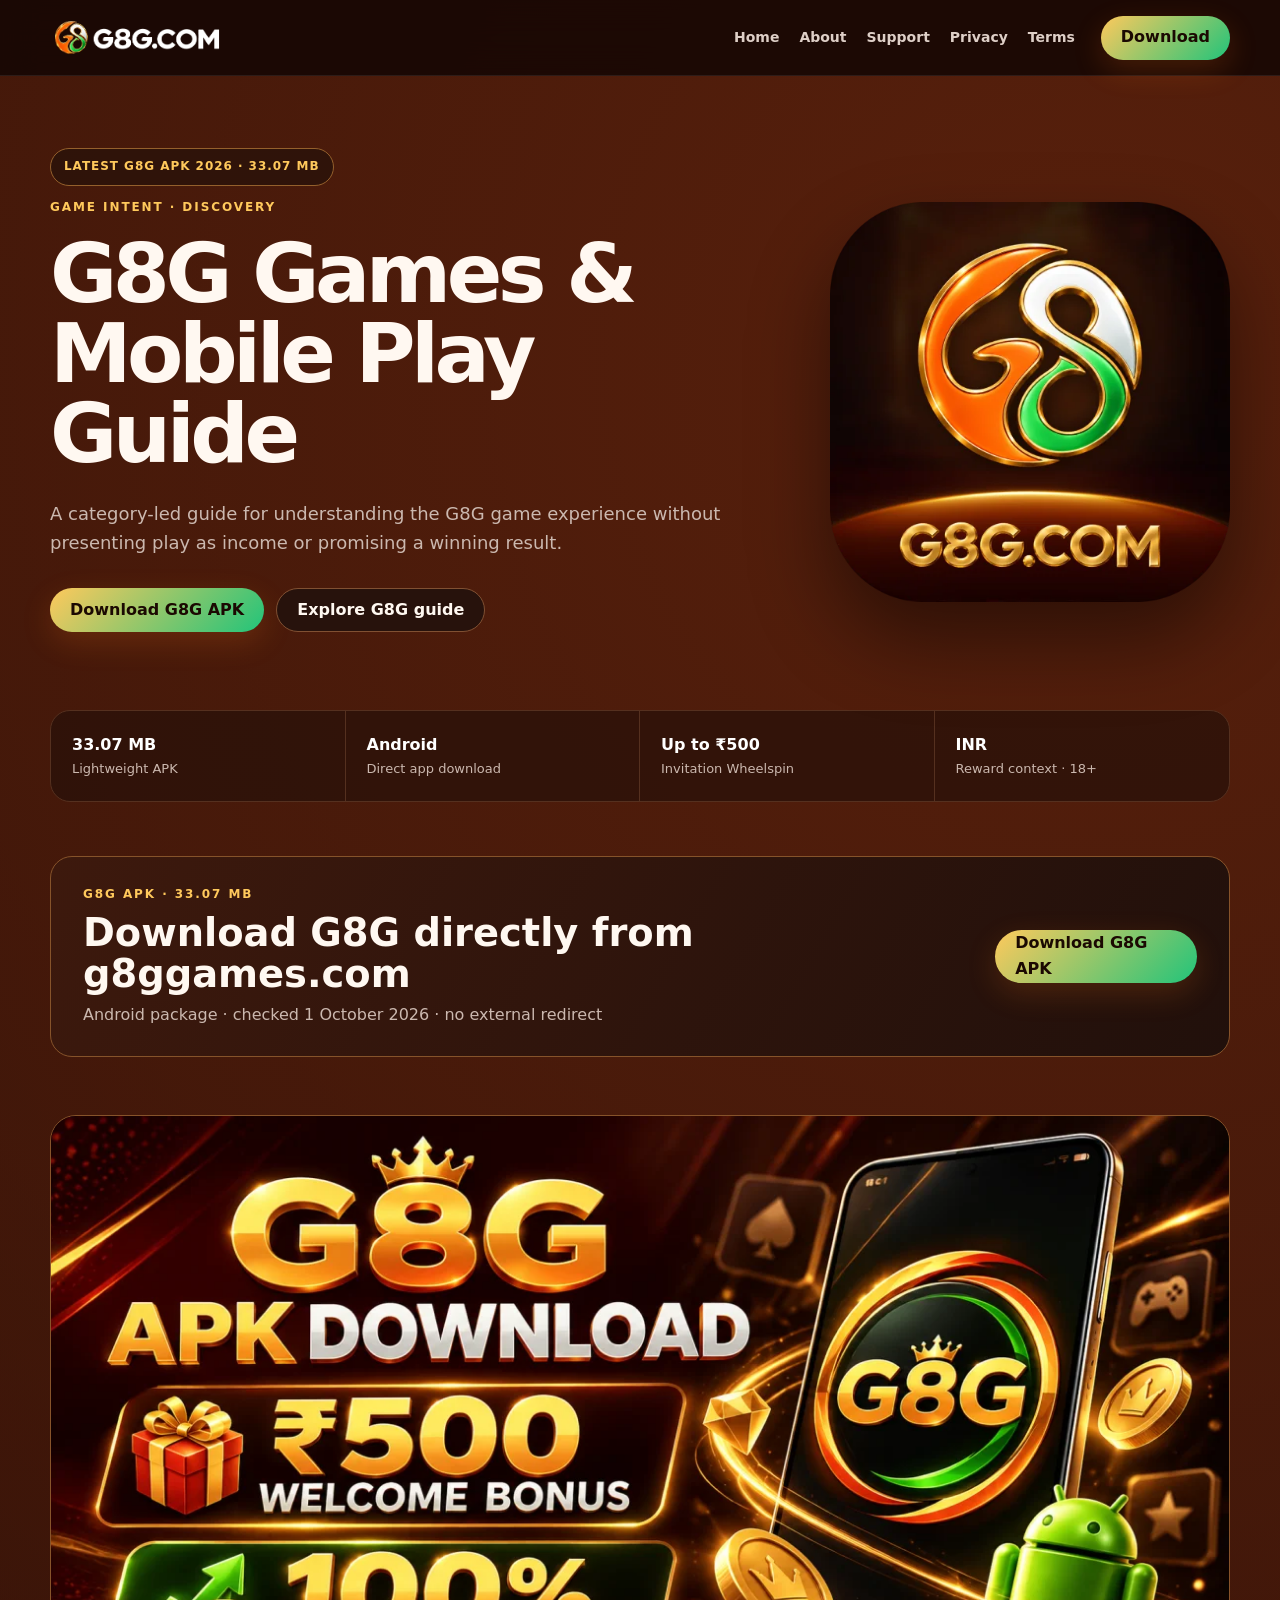
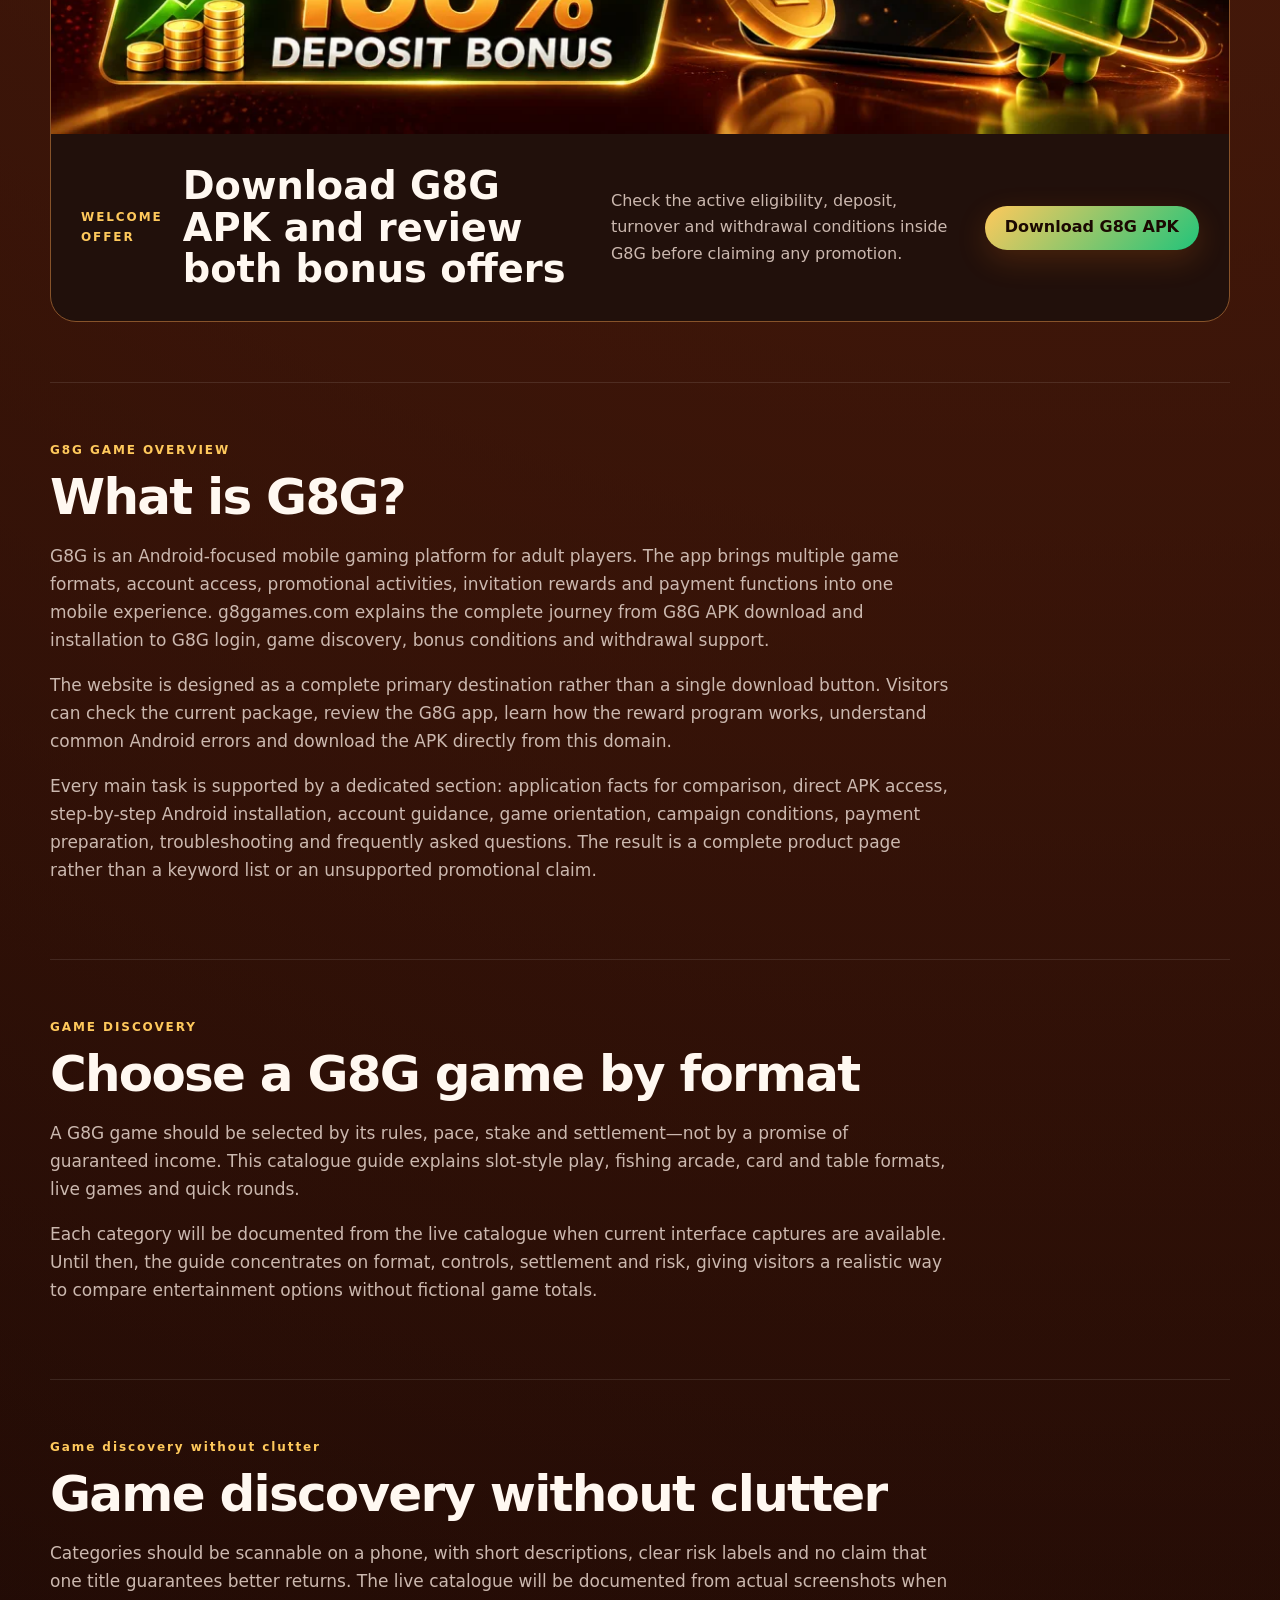
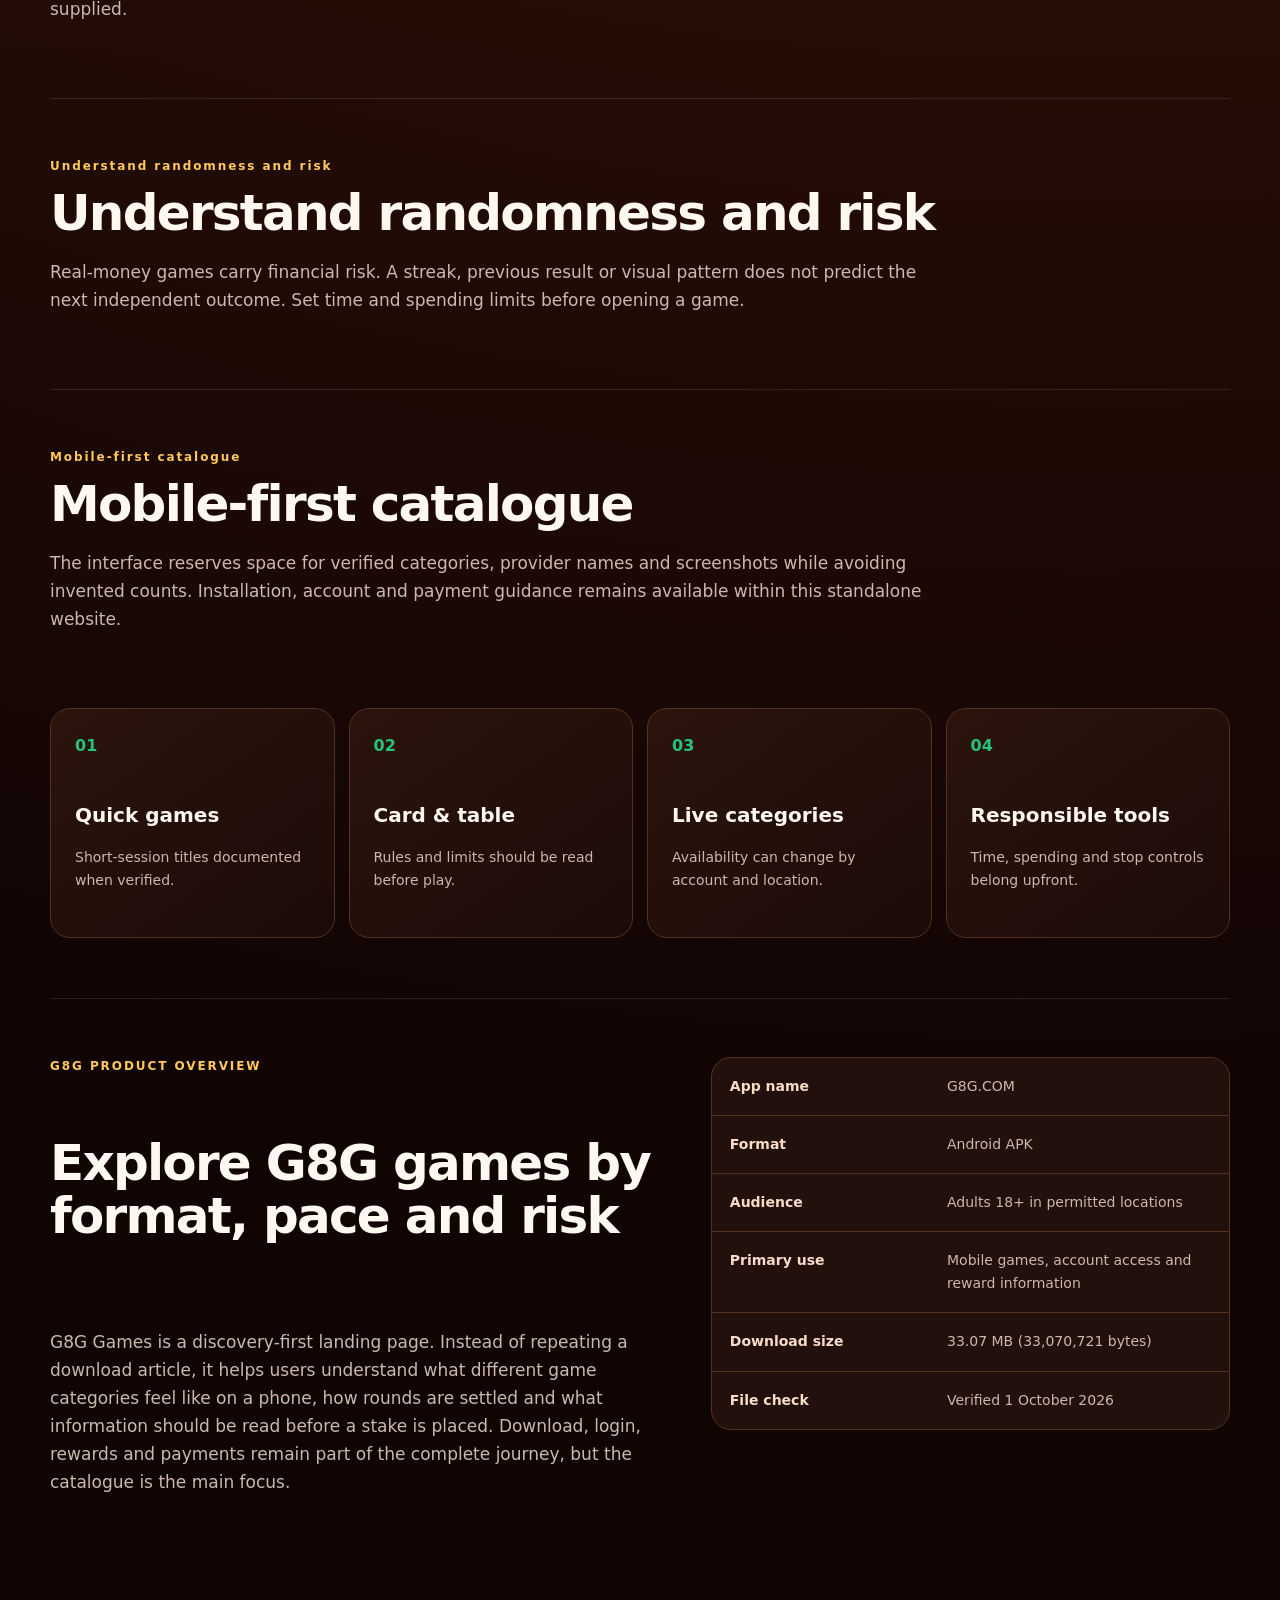
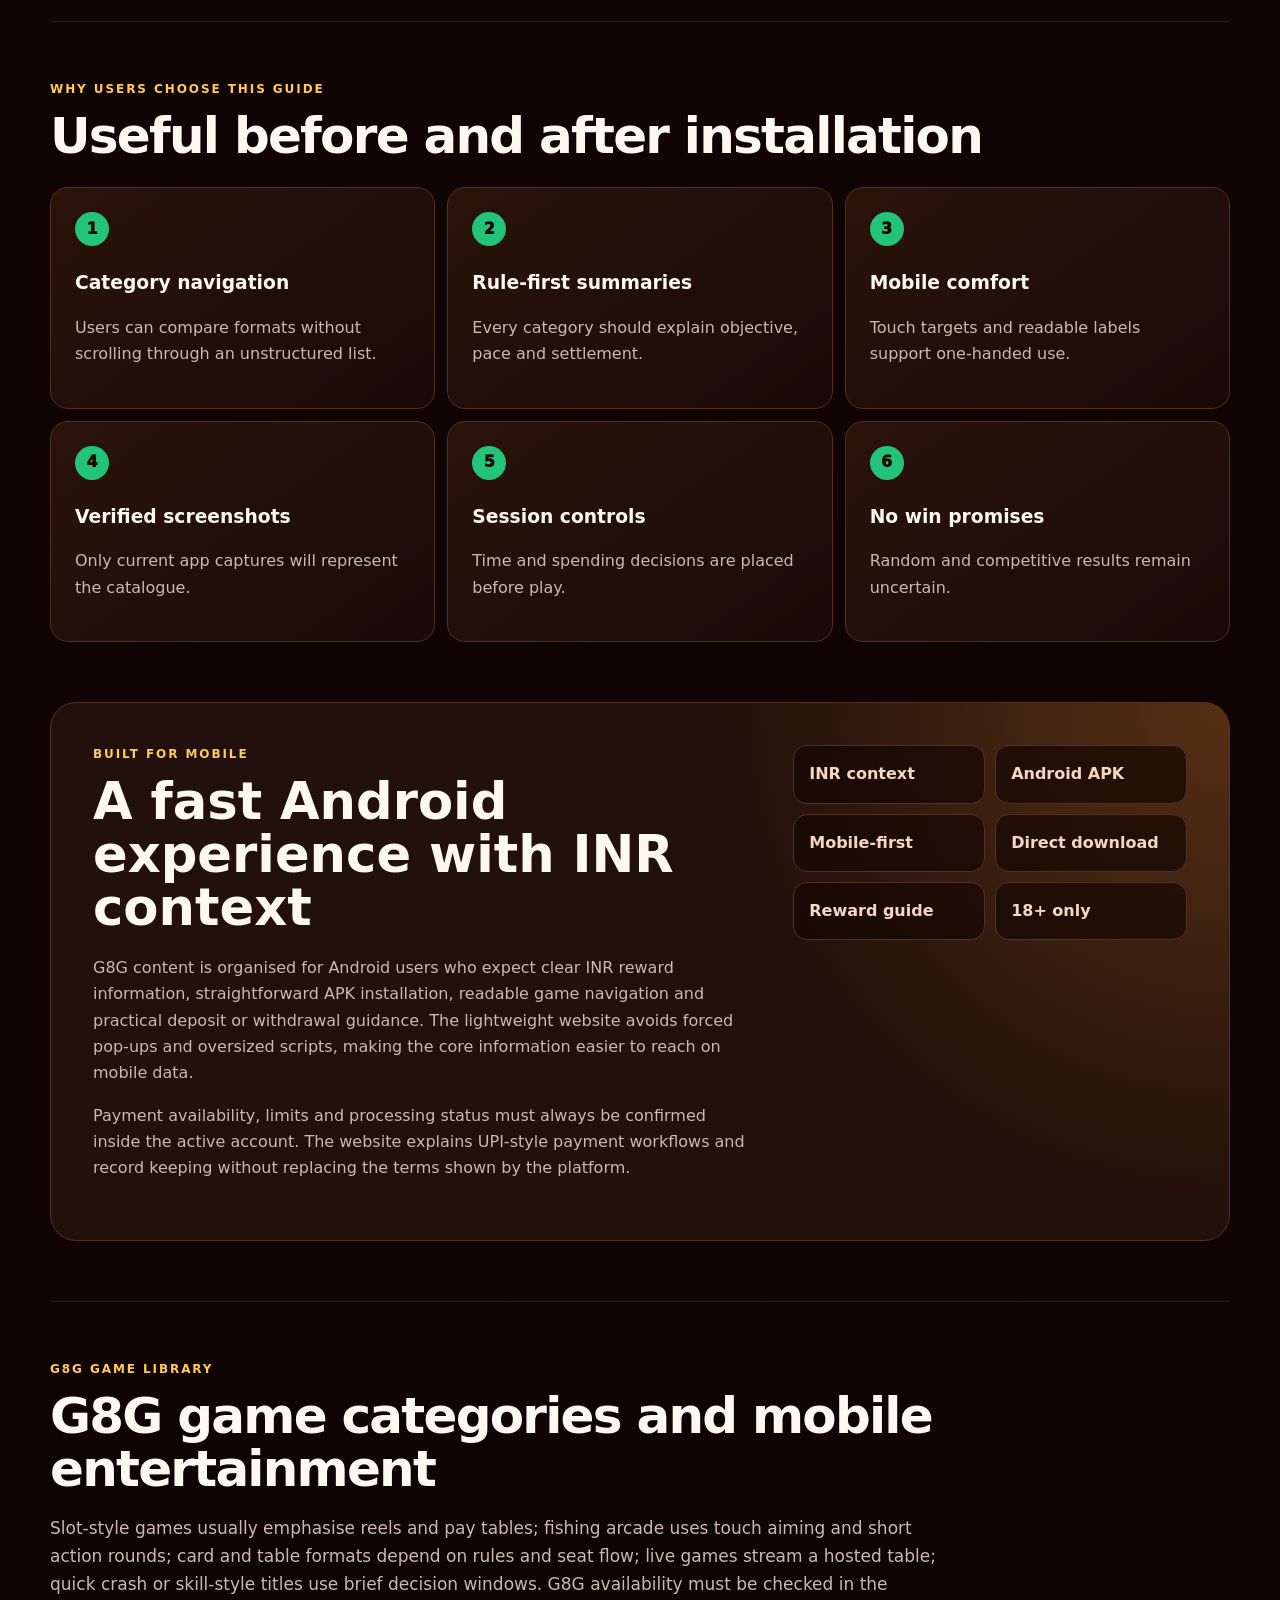
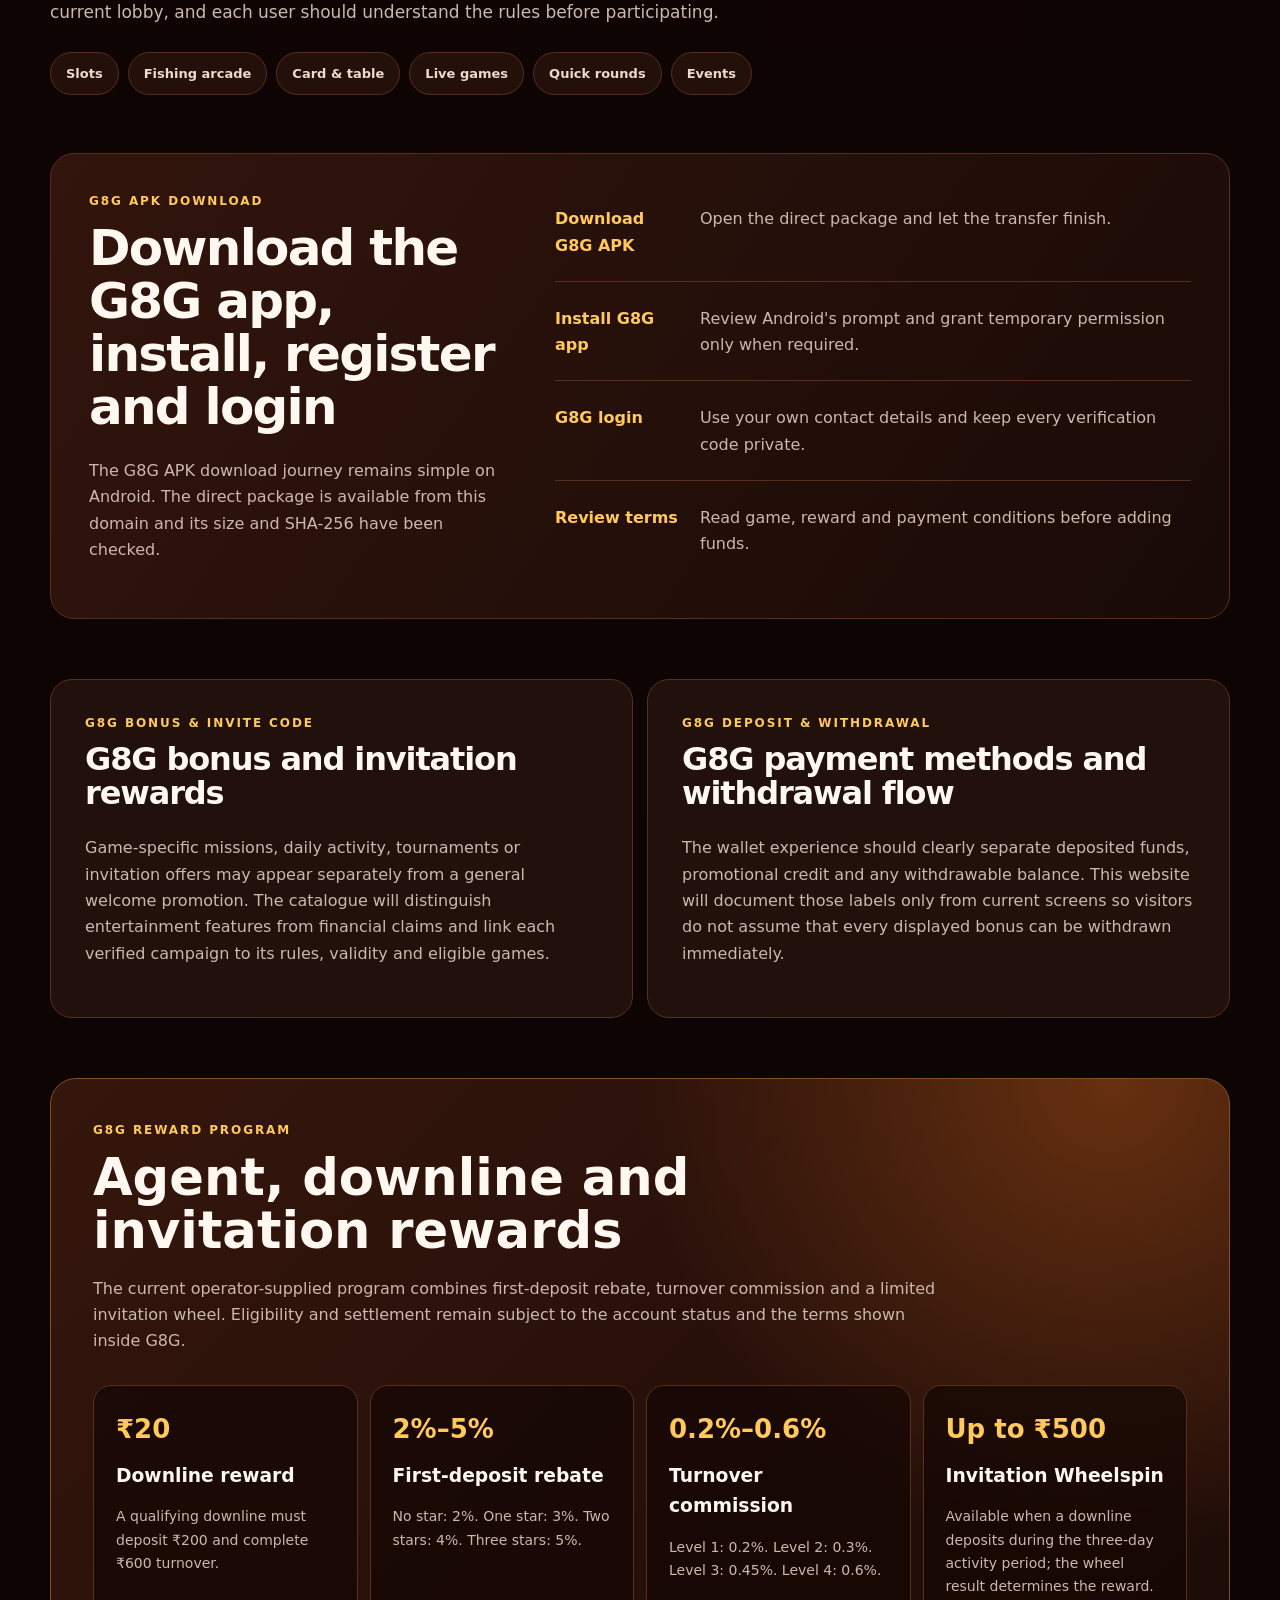
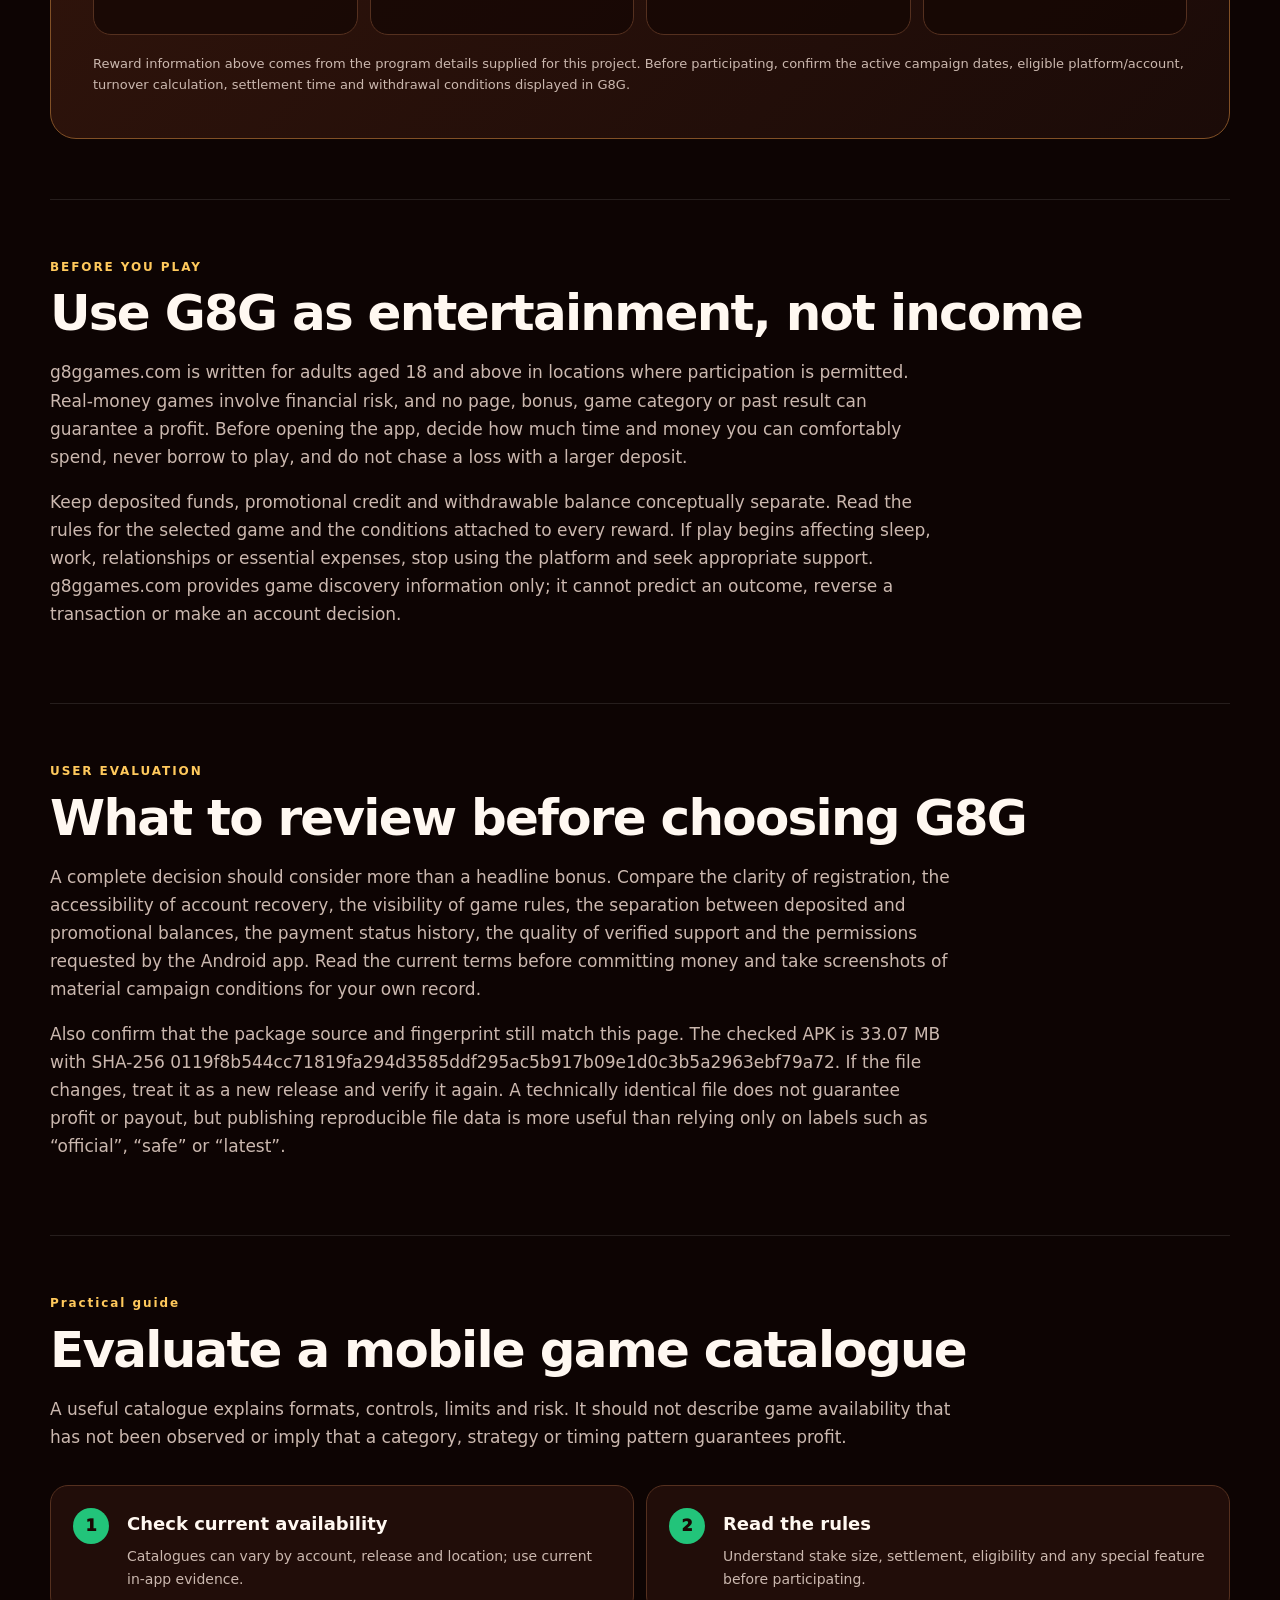
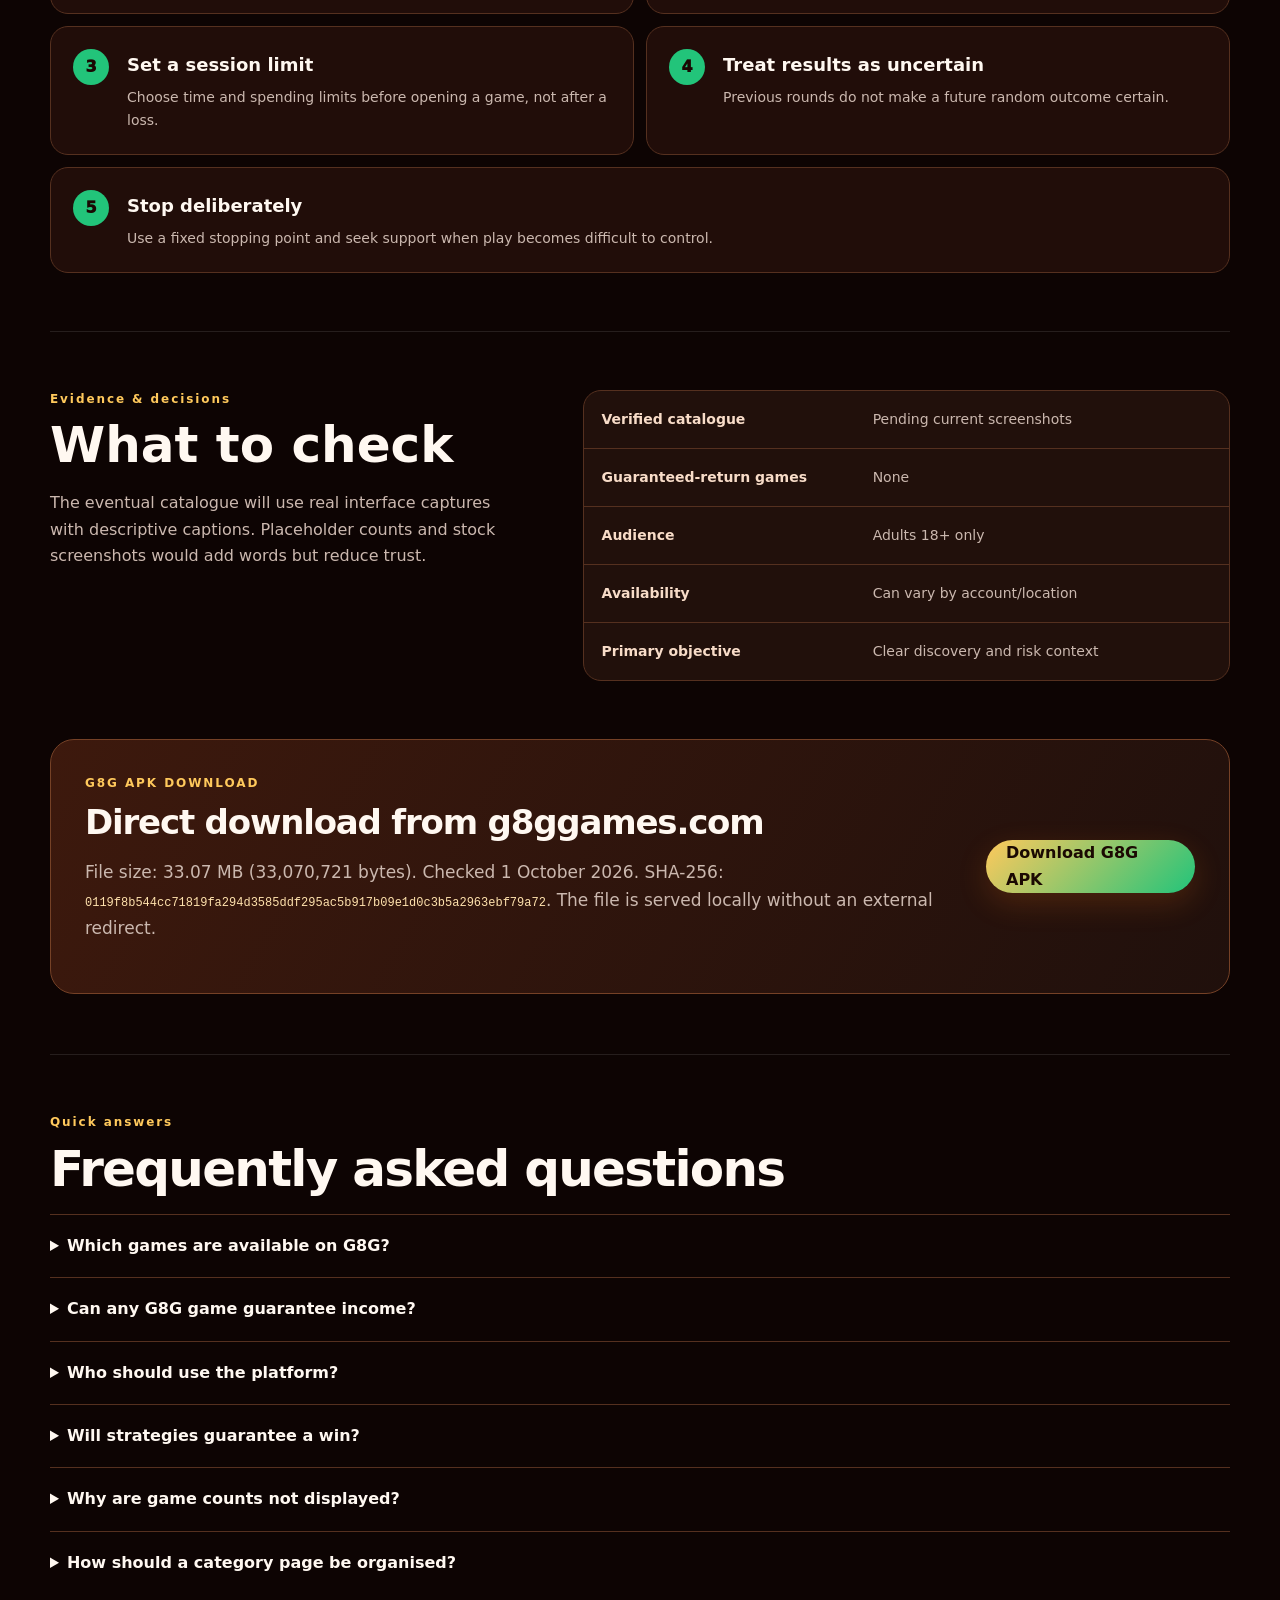
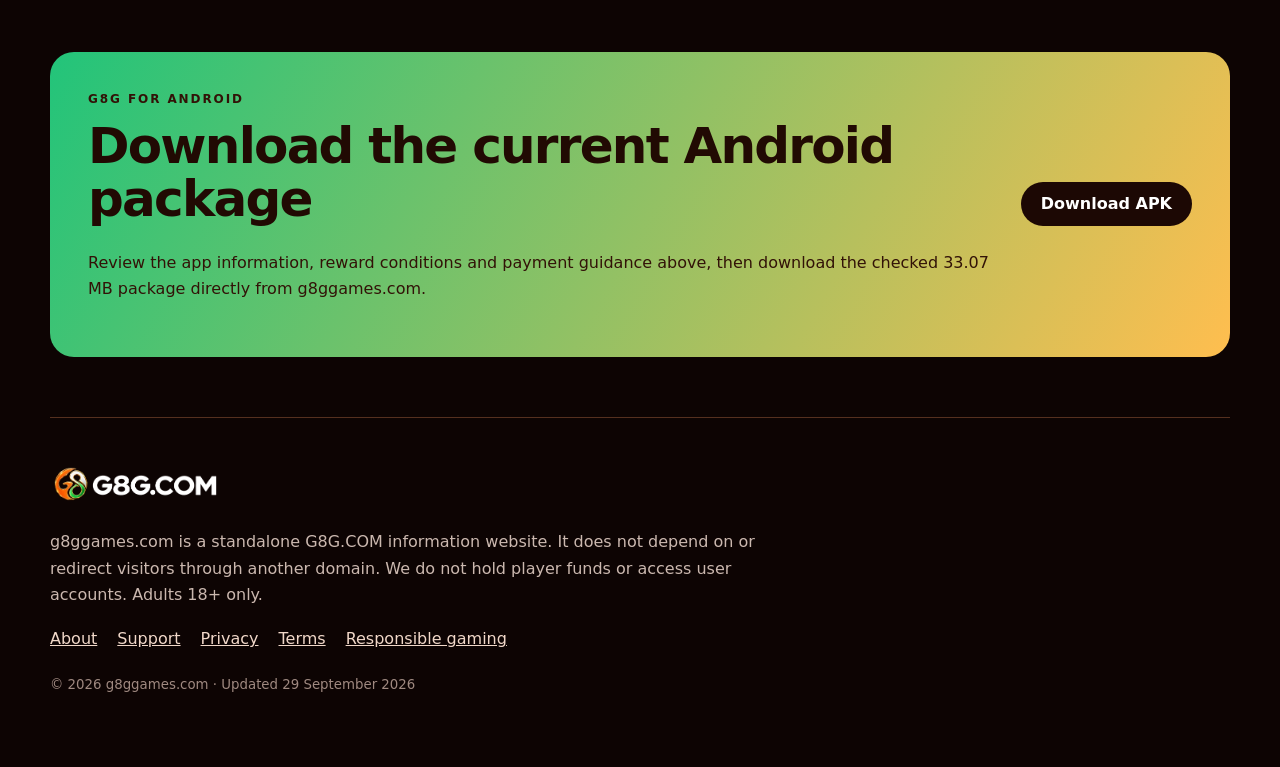
==== commit c644410e: "Improve download title and bonus thumbnail" ====
--- a/index.html
+++ b/index.html
@@ -1,13 +1,14 @@
 <!doctype html><html lang="en-IN"><head><meta charset="utf-8"><meta name="viewport" content="width=device-width,initial-scale=1,viewport-fit=cover"><meta name="theme-color" content="#180704">
-<title>G8G Game APK Download, Login &amp; ₹500 Bonus Guide (2026)</title><meta name="description" content="Explore the planned G8G games guide, mobile category navigation, responsible play principles and Android-friendly discovery."><meta name="keywords" content="g8g, g8g com, g8gcom, g8g apk, g8g com apk, g8g apk download, g8g app, g8g app download, g8g login, g8g game, g8g bonus, g8g invite code, g8g deposit, g8g withdrawal, g8g payment methods, g8g agent reward, g8g commission, g8g apk update, g8g login problem, g8g apk not installed, g8g withdrawal problem, g8g verification code problem, how to install g8g apk, verify g8g apk, g8g games, g8g gaming, g8g game app"><meta name="robots" content="index,follow,max-image-preview:large"><link rel="canonical" href="https://g8ggames.com/">
-<meta property="og:type" content="website"><meta property="og:title" content="G8G Game APK Download, Login &amp; ₹500 Bonus Guide (2026)"><meta property="og:description" content="Explore the planned G8G games guide, mobile category navigation, responsible play principles and Android-friendly discovery."><meta property="og:url" content="https://g8ggames.com/"><meta property="og:image" content="https://g8ggames.com/assets/og-g8g.jpg"><meta name="twitter:card" content="summary_large_image">
+<title>G8G Games APK Download – ₹500 Welcome &amp; 100% Deposit Bonus</title><meta name="description" content="Download the latest G8G Games APK for Android and check the ₹500 welcome bonus and 100% deposit bonus offer details."><meta name="keywords" content="g8g, g8g com, g8gcom, g8g apk, g8g com apk, g8g apk download, g8g app, g8g app download, g8g login, g8g game, g8g bonus, g8g invite code, g8g deposit, g8g withdrawal, g8g payment methods, g8g agent reward, g8g commission, g8g apk update, g8g login problem, g8g apk not installed, g8g withdrawal problem, g8g verification code problem, how to install g8g apk, verify g8g apk, g8g games, g8g gaming, g8g game app"><meta name="robots" content="index,follow,max-image-preview:large"><link rel="canonical" href="https://g8ggames.com/">
+<meta property="og:type" content="website"><meta property="og:title" content="G8G Games APK Download – ₹500 Welcome &amp; 100% Deposit Bonus"><meta property="og:description" content="Download the latest G8G Games APK for Android and check the ₹500 welcome bonus and 100% deposit bonus offer details."><meta property="og:url" content="https://g8ggames.com/"><meta property="og:image" content="https://g8ggames.com/assets/promo-g8ggames-v2.webp"><meta property="og:image:width" content="1200"><meta property="og:image:height" content="630"><meta property="og:image:alt" content="G8G APK download, ₹500 welcome bonus and 100% deposit bonus"><meta name="twitter:card" content="summary_large_image"><meta name="twitter:title" content="G8G Games APK Download – ₹500 Welcome &amp; 100% Deposit Bonus"><meta name="twitter:description" content="Download the latest G8G Games APK for Android and check the ₹500 welcome bonus and 100% deposit bonus offer details."><meta name="twitter:image" content="https://g8ggames.com/assets/promo-g8ggames-v2.webp">
 <link rel="icon" href="/favicon.ico" sizes="48x48"><link rel="icon" type="image/png" sizes="48x48" href="/assets/favicon-48.png"><link rel="apple-touch-icon" sizes="180x180" href="/assets/apple-touch-icon.png"><link rel="manifest" href="/site.webmanifest"><link rel="stylesheet" href="assets/site.css">
-<script type="application/ld+json">{"@context":"https://schema.org","@type":"WebSite","name":"g8ggames.com","url":"https://g8ggames.com/","inLanguage":"en-IN","description":"Explore the planned G8G games guide, mobile category navigation, responsible play principles and Android-friendly discovery."}</script><script type="application/ld+json">{"@context":"https://schema.org","@type":"FAQPage","mainEntity":[{"@type":"Question","name":"Which games are available on G8G?","acceptedAnswer":{"@type":"Answer","text":"The exact catalogue will be published after current in-app screenshots are supplied."}},{"@type":"Question","name":"Can any G8G game guarantee income?","acceptedAnswer":{"@type":"Answer","text":"No. Gaming is not a reliable source of income and losses are possible."}},{"@type":"Question","name":"Who should use the platform?","acceptedAnswer":{"@type":"Answer","text":"Adults 18+ only, subject to applicable local rules."}},{"@type":"Question","name":"Will strategies guarantee a win?","acceptedAnswer":{"@type":"Answer","text":"No. A guide can explain rules and budgeting, but it cannot guarantee a random or competitive outcome."}},{"@type":"Question","name":"Why are game counts not displayed?","acceptedAnswer":{"@type":"Answer","text":"No current in-app catalogue was supplied, and invented counts become stale or misleading."}},{"@type":"Question","name":"How should a category page be organised?","acceptedAnswer":{"@type":"Answer","text":"By user task, rules, risk and verified availability—not by exaggerated winning claims."}}]}</script>
+<script type="application/ld+json">{"@context":"https://schema.org","@type":"WebSite","name":"g8ggames.com","url":"https://g8ggames.com/","inLanguage":"en-IN","description":"Download the latest G8G Games APK for Android and check the ₹500 welcome bonus and 100% deposit bonus offer details."}</script><script type="application/ld+json">{"@context":"https://schema.org","@type":"FAQPage","mainEntity":[{"@type":"Question","name":"Which games are available on G8G?","acceptedAnswer":{"@type":"Answer","text":"The exact catalogue will be published after current in-app screenshots are supplied."}},{"@type":"Question","name":"Can any G8G game guarantee income?","acceptedAnswer":{"@type":"Answer","text":"No. Gaming is not a reliable source of income and losses are possible."}},{"@type":"Question","name":"Who should use the platform?","acceptedAnswer":{"@type":"Answer","text":"Adults 18+ only, subject to applicable local rules."}},{"@type":"Question","name":"Will strategies guarantee a win?","acceptedAnswer":{"@type":"Answer","text":"No. A guide can explain rules and budgeting, but it cannot guarantee a random or competitive outcome."}},{"@type":"Question","name":"Why are game counts not displayed?","acceptedAnswer":{"@type":"Answer","text":"No current in-app catalogue was supplied, and invented counts become stale or misleading."}},{"@type":"Question","name":"How should a category page be organised?","acceptedAnswer":{"@type":"Answer","text":"By user task, rules, risk and verified availability—not by exaggerated winning claims."}}]}</script>
 <style>:root{--accent:#22c47a}</style></head><body>
 <header><a class="brand" href="./"><img src="assets/logo-horizontal.webp" alt="G8G.COM" width="214" height="53"></a><nav><a href="./">Home</a><a href="about/">About</a><a href="support/">Support</a><a href="privacy/">Privacy</a><a href="terms/">Terms</a></nav><a class="pill" href="download/G8G.apk" download="G8G.apk" aria-label="Download G8G APK">Download</a></header>
 <main><section class="hero"><div class="hero-copy"><div class="release-badge">LATEST G8G APK 2026 · 33.07 MB</div><div class="eyebrow">GAME INTENT · DISCOVERY</div><h1>G8G Games &amp; Mobile Play Guide</h1><p>A category-led guide for understanding the G8G game experience without presenting play as income or promising a winning result.</p><div class="actions"><a class="primary" href="download/G8G.apk" download="G8G.apk">Download G8G APK</a><a class="secondary" href="#guide">Explore G8G guide</a></div></div><img class="app-icon" src="assets/app-icon.webp" alt="G8G.COM app icon" width="420" height="420"></section>
 <section class="trust" aria-label="G8G app highlights"><div><b>33.07 MB</b><span>Lightweight APK</span></div><div><b>Android</b><span>Direct app download</span></div><div><b>Up to ₹500</b><span>Invitation Wheelspin</span></div><div><b>INR</b><span>Reward context · 18+</span></div></section>
 <section class="quick-download"><div><div class="kicker">G8G APK · 33.07 MB</div><h2>Download G8G directly from g8ggames.com</h2><p>Android package · checked 1 October 2026 · no external redirect</p></div><a class="primary" href="download/G8G.apk" download="G8G.apk">Download G8G APK</a></section>
+<section class="promo-thumbnail"><img src="assets/promo-g8ggames-v2.webp" width="1200" height="630" alt="G8G APK download with ₹500 welcome bonus and 100% deposit bonus" loading="eager"><div><span class="kicker">WELCOME OFFER</span><h2>Download G8G APK and review both bonus offers</h2><p>Check the active eligibility, deposit, turnover and withdrawal conditions inside G8G before claiming any promotion.</p><a class="primary" href="download/G8G.apk" download="G8G.apk">Download G8G APK</a></div></section>
 <section class="content what-is"><div class="kicker">G8G GAME OVERVIEW</div><h2>What is G8G?</h2><p>G8G is an Android-focused mobile gaming platform for adult players. The app brings multiple game formats, account access, promotional activities, invitation rewards and payment functions into one mobile experience. g8ggames.com explains the complete journey from G8G APK download and installation to G8G login, game discovery, bonus conditions and withdrawal support.</p><p>The website is designed as a complete primary destination rather than a single download button. Visitors can check the current package, review the G8G app, learn how the reward program works, understand common Android errors and download the APK directly from this domain.</p><p>Every main task is supported by a dedicated section: application facts for comparison, direct APK access, step-by-step Android installation, account guidance, game orientation, campaign conditions, payment preparation, troubleshooting and frequently asked questions. The result is a complete product page rather than a keyword list or an unsupported promotional claim.</p></section>
 <section class="content intent-copy"><div class="kicker">GAME DISCOVERY</div><h2>Choose a G8G game by format</h2><p>A G8G game should be selected by its rules, pace, stake and settlement—not by a promise of guaranteed income. This catalogue guide explains slot-style play, fishing arcade, card and table formats, live games and quick rounds.</p><p>Each category will be documented from the live catalogue when current interface captures are available. Until then, the guide concentrates on format, controls, settlement and risk, giving visitors a realistic way to compare entertainment options without fictional game totals.</p></section>
 <div id="guide"><section class="content reveal"><div class="kicker">Game discovery without clutter</div><h2>Game discovery without clutter</h2><p>Categories should be scannable on a phone, with short descriptions, clear risk labels and no claim that one title guarantees better returns. The live catalogue will be documented from actual screenshots when supplied.</p></section><section class="content reveal"><div class="kicker">Understand randomness and risk</div><h2>Understand randomness and risk</h2><p>Real-money games carry financial risk. A streak, previous result or visual pattern does not predict the next independent outcome. Set time and spending limits before opening a game.</p></section><section class="content reveal"><div class="kicker">Mobile-first catalogue</div><h2>Mobile-first catalogue</h2><p>The interface reserves space for verified categories, provider names and screenshots while avoiding invented counts. Installation, account and payment guidance remains available within this standalone website.</p></section></div>
@@ -26,5 +27,5 @@
 <section class="download" id="download"><div><div class="eyebrow">G8G APK DOWNLOAD</div><h2>Direct download from g8ggames.com</h2><p>File size: 33.07 MB (33,070,721 bytes). Checked 1 October 2026. SHA-256: <code>0119f8b544cc71819fa294d3585ddf295ac5b917b09e1d0c3b5a2963ebf79a72</code>. The file is served locally without an external redirect.</p></div><a class="primary" href="download/G8G.apk" download="G8G.apk">Download G8G APK</a></section>
 <section class="faq"><div class="kicker">Quick answers</div><h2>Frequently asked questions</h2><details><summary>Which games are available on G8G?</summary><p>The exact catalogue will be published after current in-app screenshots are supplied.</p></details><details><summary>Can any G8G game guarantee income?</summary><p>No. Gaming is not a reliable source of income and losses are possible.</p></details><details><summary>Who should use the platform?</summary><p>Adults 18+ only, subject to applicable local rules.</p></details><details><summary>Will strategies guarantee a win?</summary><p>No. A guide can explain rules and budgeting, but it cannot guarantee a random or competitive outcome.</p></details><details><summary>Why are game counts not displayed?</summary><p>No current in-app catalogue was supplied, and invented counts become stale or misleading.</p></details><details><summary>How should a category page be organised?</summary><p>By user task, rules, risk and verified availability—not by exaggerated winning claims.</p></details></section>
 <section class="closing"><div><div class="kicker">G8G FOR ANDROID</div><h2>Download the current Android package</h2><p>Review the app information, reward conditions and payment guidance above, then download the checked 33.07 MB package directly from g8ggames.com.</p></div><a class="primary" href="download/G8G.apk" download="G8G.apk">Download APK</a></section>
-</main><footer><img src="assets/logo-horizontal.webp" alt="G8G.COM" width="171" height="42"><p>g8ggames.com is a standalone G8G.COM information website. It does not depend on or redirect visitors through another domain. We do not hold player funds or access user accounts. Adults 18+ only.</p><div><a href="about/">About</a><a href="support/">Support</a><a href="privacy/">Privacy</a><a href="terms/">Terms</a><a href="responsible-gaming/">Responsible gaming</a></div><small>© 2026 g8ggames.com · Updated 29 September 2026</small></footer>
+</main><aside class="mobile-download-bar" aria-label="Quick APK download"><div><strong>G8G APK</strong><span>33.07 MB · Android</span></div><a href="download/G8G.apk" download="G8G.apk" aria-label="Download G8G APK">Download</a></aside><footer><img src="assets/logo-horizontal.webp" alt="G8G.COM" width="171" height="42"><p>g8ggames.com is a standalone G8G.COM information website. It does not depend on or redirect visitors through another domain. We do not hold player funds or access user accounts. Adults 18+ only.</p><div><a href="about/">About</a><a href="support/">Support</a><a href="privacy/">Privacy</a><a href="terms/">Terms</a><a href="responsible-gaming/">Responsible gaming</a></div><small>© 2026 g8ggames.com · Updated 29 September 2026</small></footer>
 </body></html>
--- a/assets/site.css
+++ b/assets/site.css
@@ -25,3 +25,11 @@
 html,body{max-width:100%;overflow-x:hidden}img{max-width:100%}
 @media(max-width:560px){header{height:64px;padding:0 14px;gap:10px}.brand img{width:118px}.pill{min-height:42px;font-size:13px;padding:0 15px;white-space:nowrap}.hero{gap:18px;padding:32px 16px 34px}.hero h1{font-size:clamp(36px,12vw,48px);line-height:1.02;letter-spacing:-.045em;overflow-wrap:anywhere}.app-icon{width:200px}.actions a{width:100%}.trust,.content,.faq{margin-left:16px;margin-right:16px}.trust div{padding:16px}.cards{padding-left:16px;padding-right:16px}.download,.quick-download,.market-section,.feature-section,.journey,.split,.closing,.promo,.evidence{margin-left:16px;margin-right:16px}.download{padding:24px}.download .primary{width:100%;margin-top:18px}.legal{margin:24px 16px;padding:24px}.legal h1{font-size:clamp(32px,10vw,38px);overflow-wrap:anywhere}.journey{padding:24px}.closing{padding:26px}.promo,.market-section{padding:24px}footer{margin-left:16px;margin-right:16px}footer div{flex-wrap:wrap;gap:12px 18px}}
 @media(max-width:360px){.brand img{width:104px}.pill{padding:0 12px}.hero h1{font-size:35px}.trust{grid-template-columns:1fr}.trust div{border-right:0;border-bottom:1px solid var(--line)}.trust div:last-child{border-bottom:0}.market-points{grid-template-columns:1fr}}
+
+/* Download access on every page. */
+.inner-download-cta{margin-top:42px;padding:26px;border:1px solid #86532a;border-radius:20px;background:linear-gradient(120deg,#3d190d,#160806);display:flex;align-items:center;gap:24px}.inner-download-cta>div{margin-right:auto}.inner-download-cta h2{margin:7px 0 8px}.inner-download-cta p{margin:0;max-width:580px}.inner-download-cta .primary{flex:0 0 auto}.mobile-download-bar{display:none}
+@media(max-width:560px){body{padding-bottom:calc(82px + env(safe-area-inset-bottom))}.inner-download-cta{display:block;margin-top:32px;padding:22px}.inner-download-cta .primary{width:100%;margin-top:18px}.mobile-download-bar{position:fixed;z-index:40;left:10px;right:10px;bottom:calc(8px + env(safe-area-inset-bottom));display:flex;align-items:center;gap:12px;padding:10px 10px 10px 14px;border:1px solid #966036;border-radius:18px;background:rgba(28,9,5,.96);box-shadow:0 12px 40px rgba(0,0,0,.55);backdrop-filter:blur(14px)}.mobile-download-bar>div{display:grid;min-width:0;margin-right:auto;line-height:1.2}.mobile-download-bar strong{font-size:14px;color:#fff}.mobile-download-bar span{font-size:11px;color:var(--muted)}.mobile-download-bar>a{display:inline-flex;align-items:center;justify-content:center;min-height:48px;padding:0 20px;border-radius:14px;background:linear-gradient(135deg,var(--gold),var(--accent));color:#1b0902;text-decoration:none;font-weight:950;white-space:nowrap}}
+@media(max-width:360px){.mobile-download-bar{left:7px;right:7px}.mobile-download-bar>a{padding:0 15px}}
+
+.promo-thumbnail{max-width:1180px;margin:0 auto 60px;overflow:hidden;border:1px solid #87532a;border-radius:26px;background:#21100b}.promo-thumbnail>img{display:block;width:100%;height:auto;aspect-ratio:1200/630;object-fit:cover}.promo-thumbnail>div{display:flex;align-items:center;gap:20px;padding:26px 30px}.promo-thumbnail h2{font-size:clamp(26px,3vw,40px);line-height:1.08;margin:5px auto 5px 0}.promo-thumbnail p{max-width:520px;margin:0;color:var(--muted)}.promo-thumbnail .primary{flex:0 0 auto;margin-left:auto}
+@media(max-width:760px){.promo-thumbnail{margin-left:16px;margin-right:16px}.promo-thumbnail>div{display:block;padding:22px}.promo-thumbnail .primary{width:100%;margin:18px 0 0}}
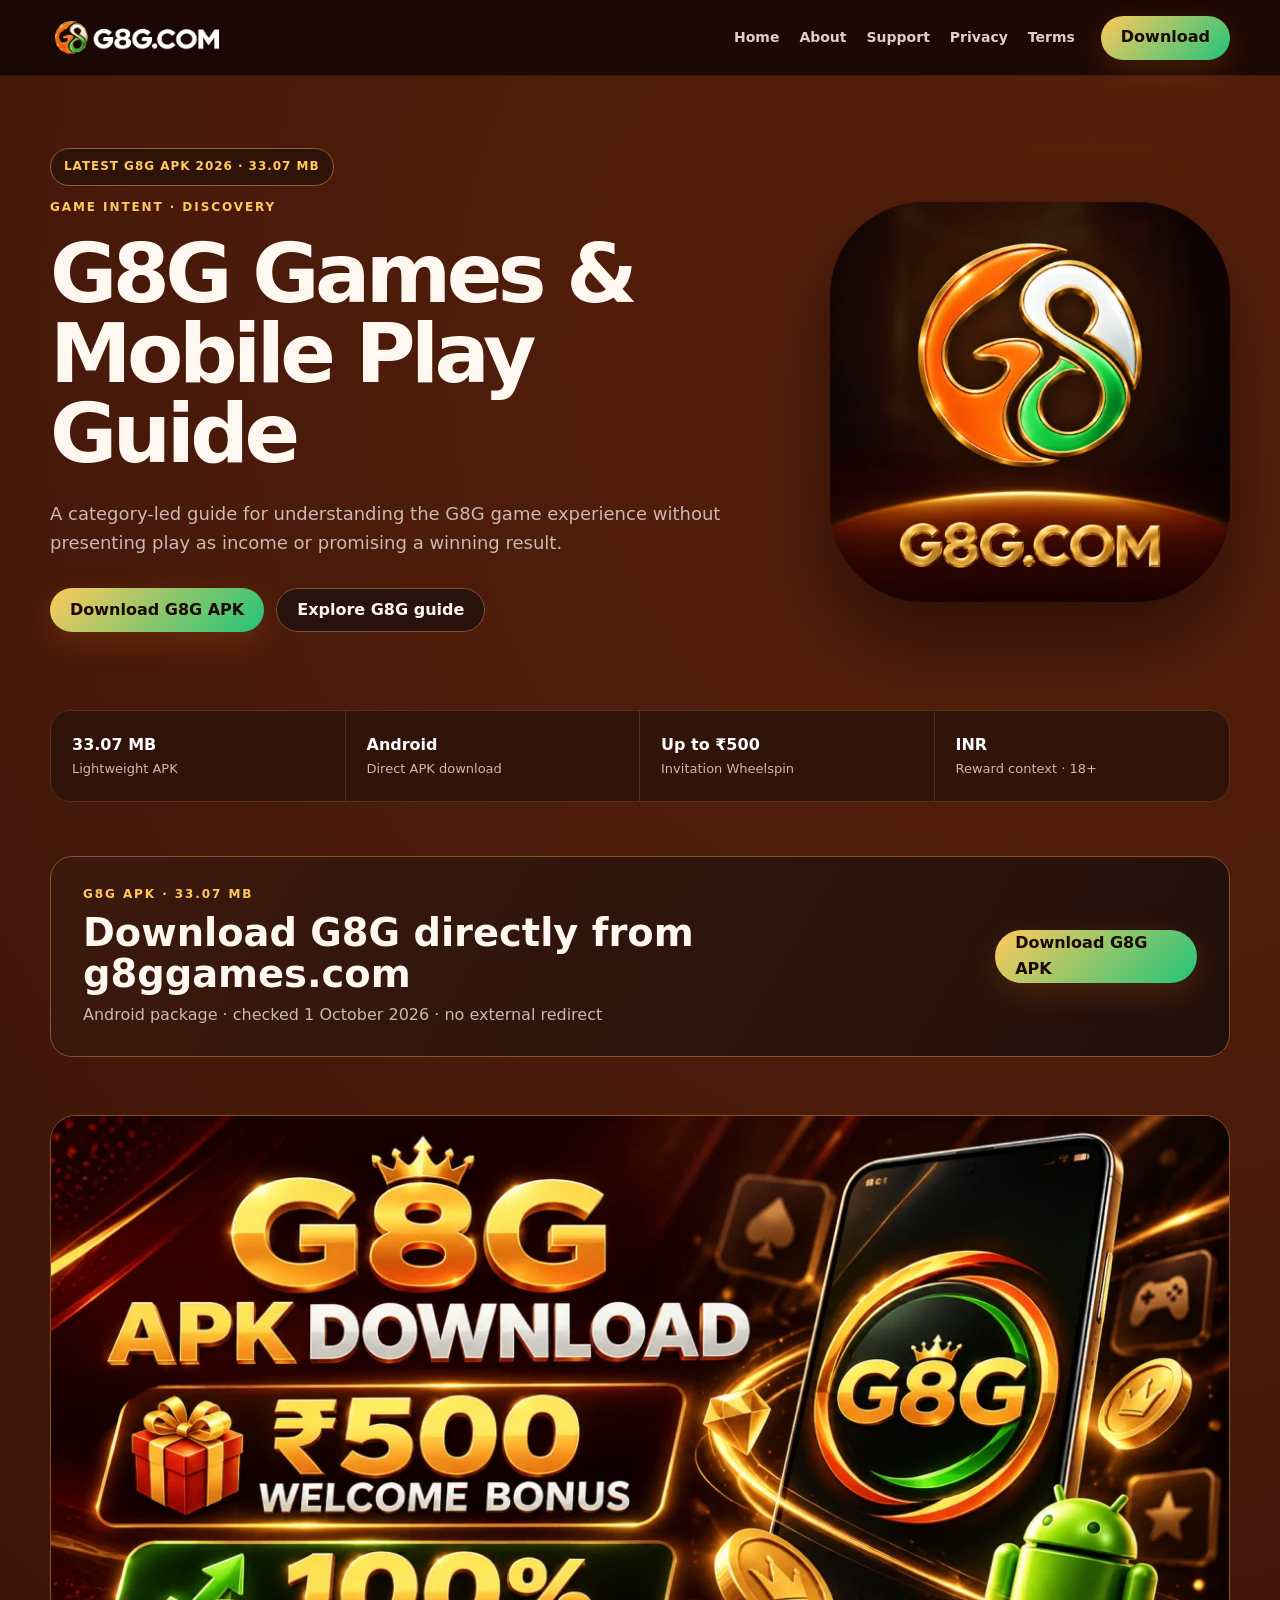
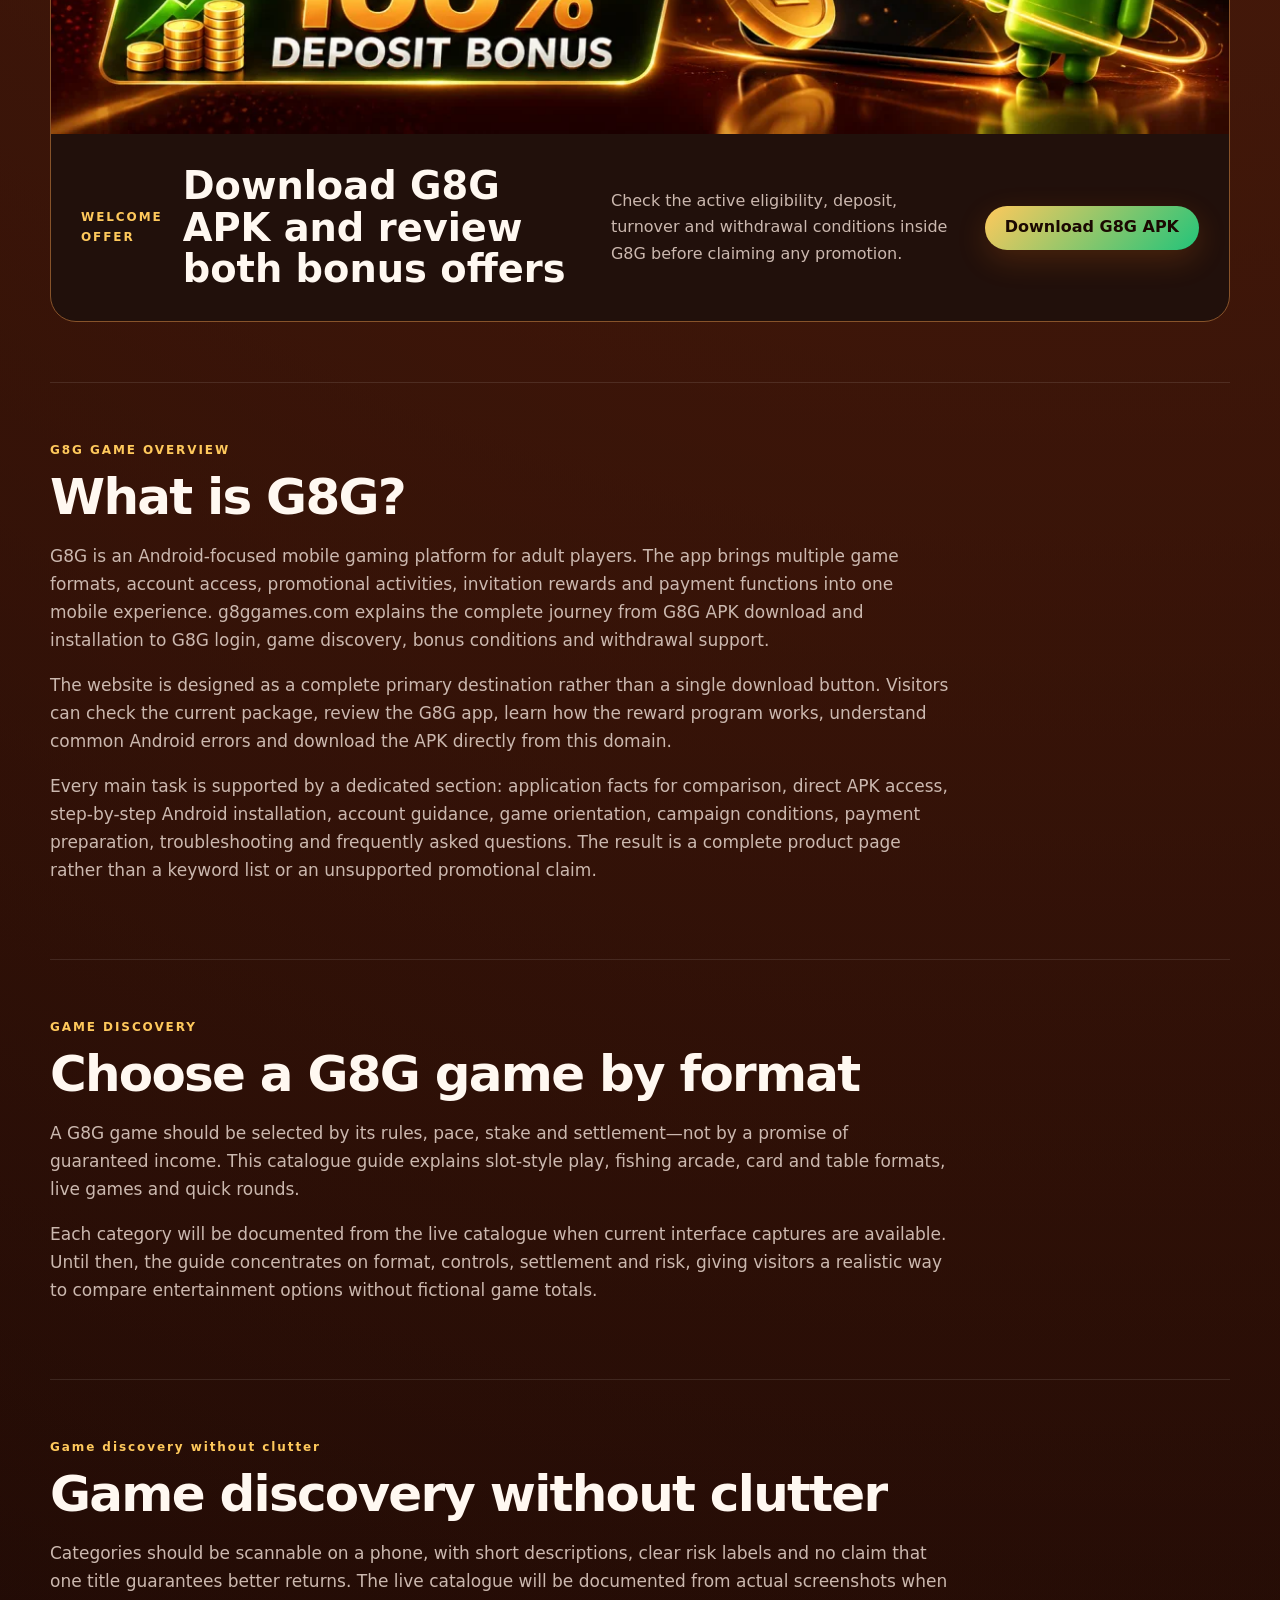
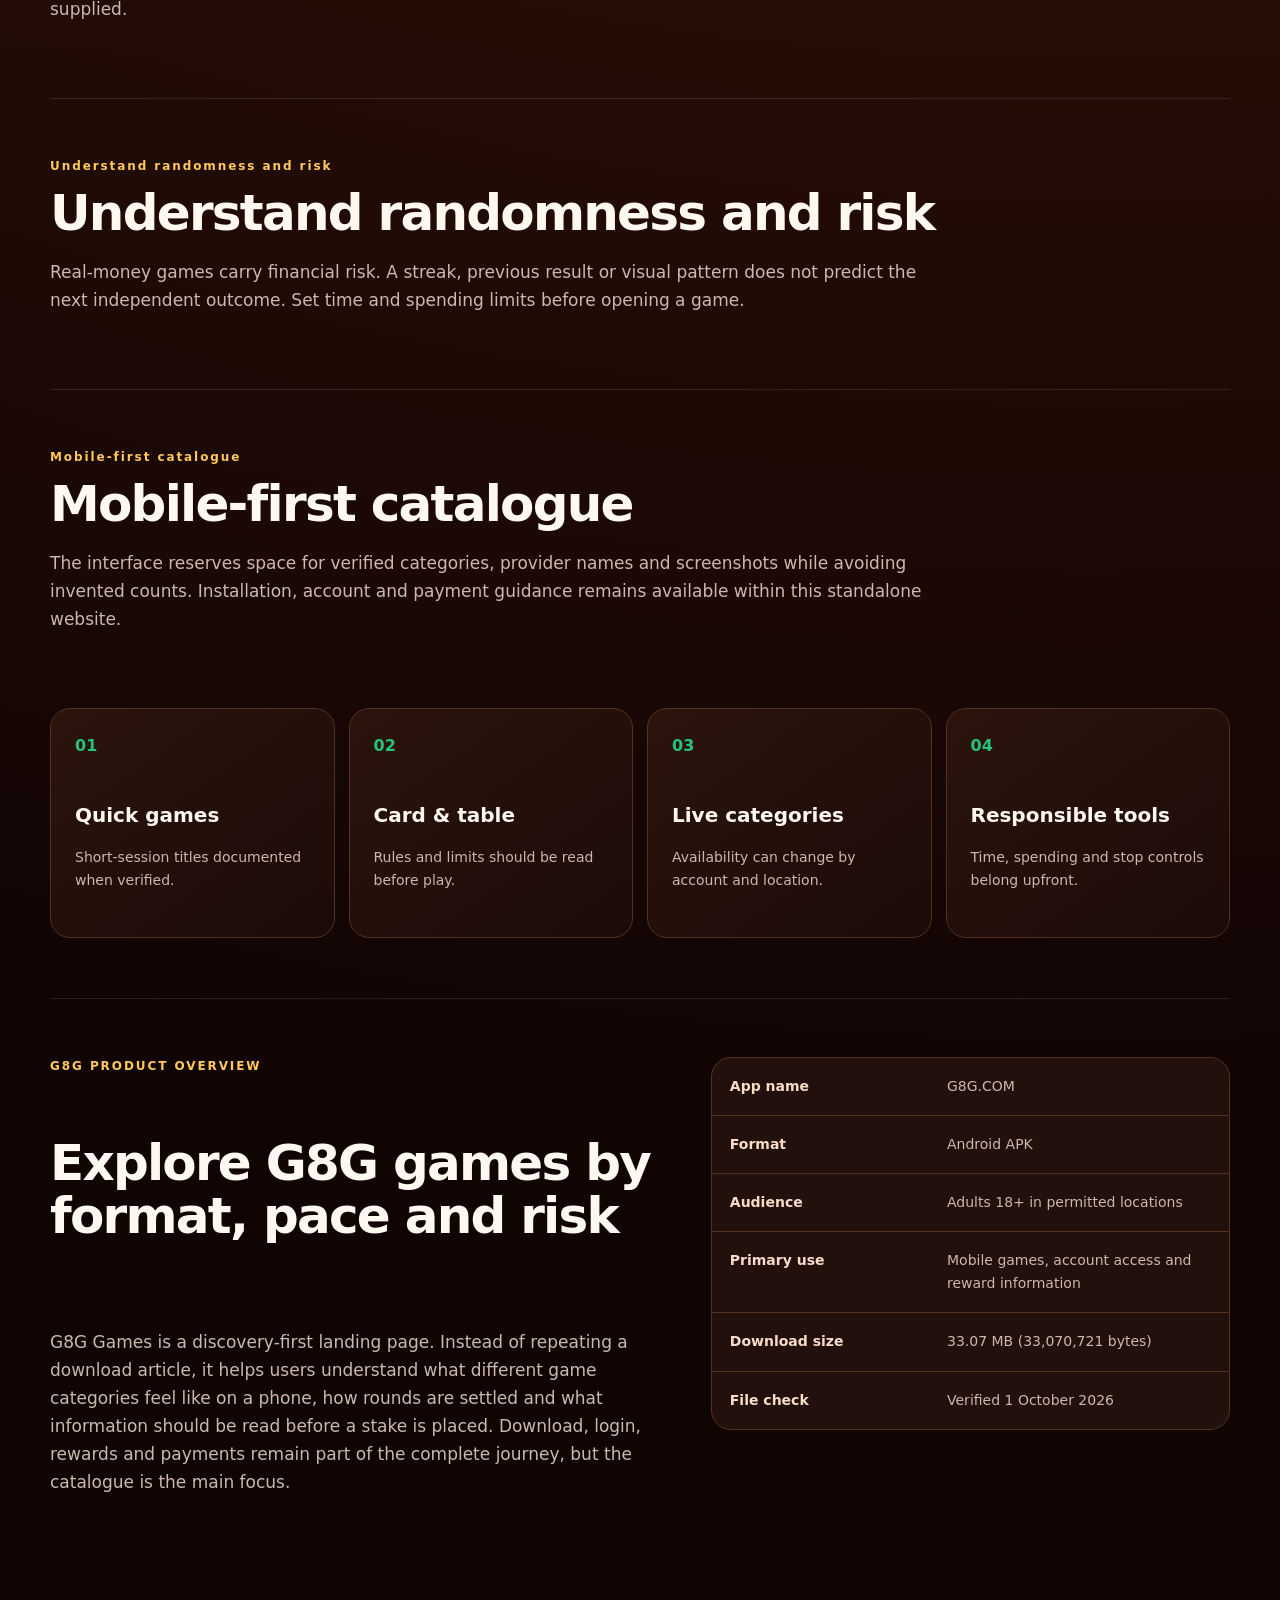
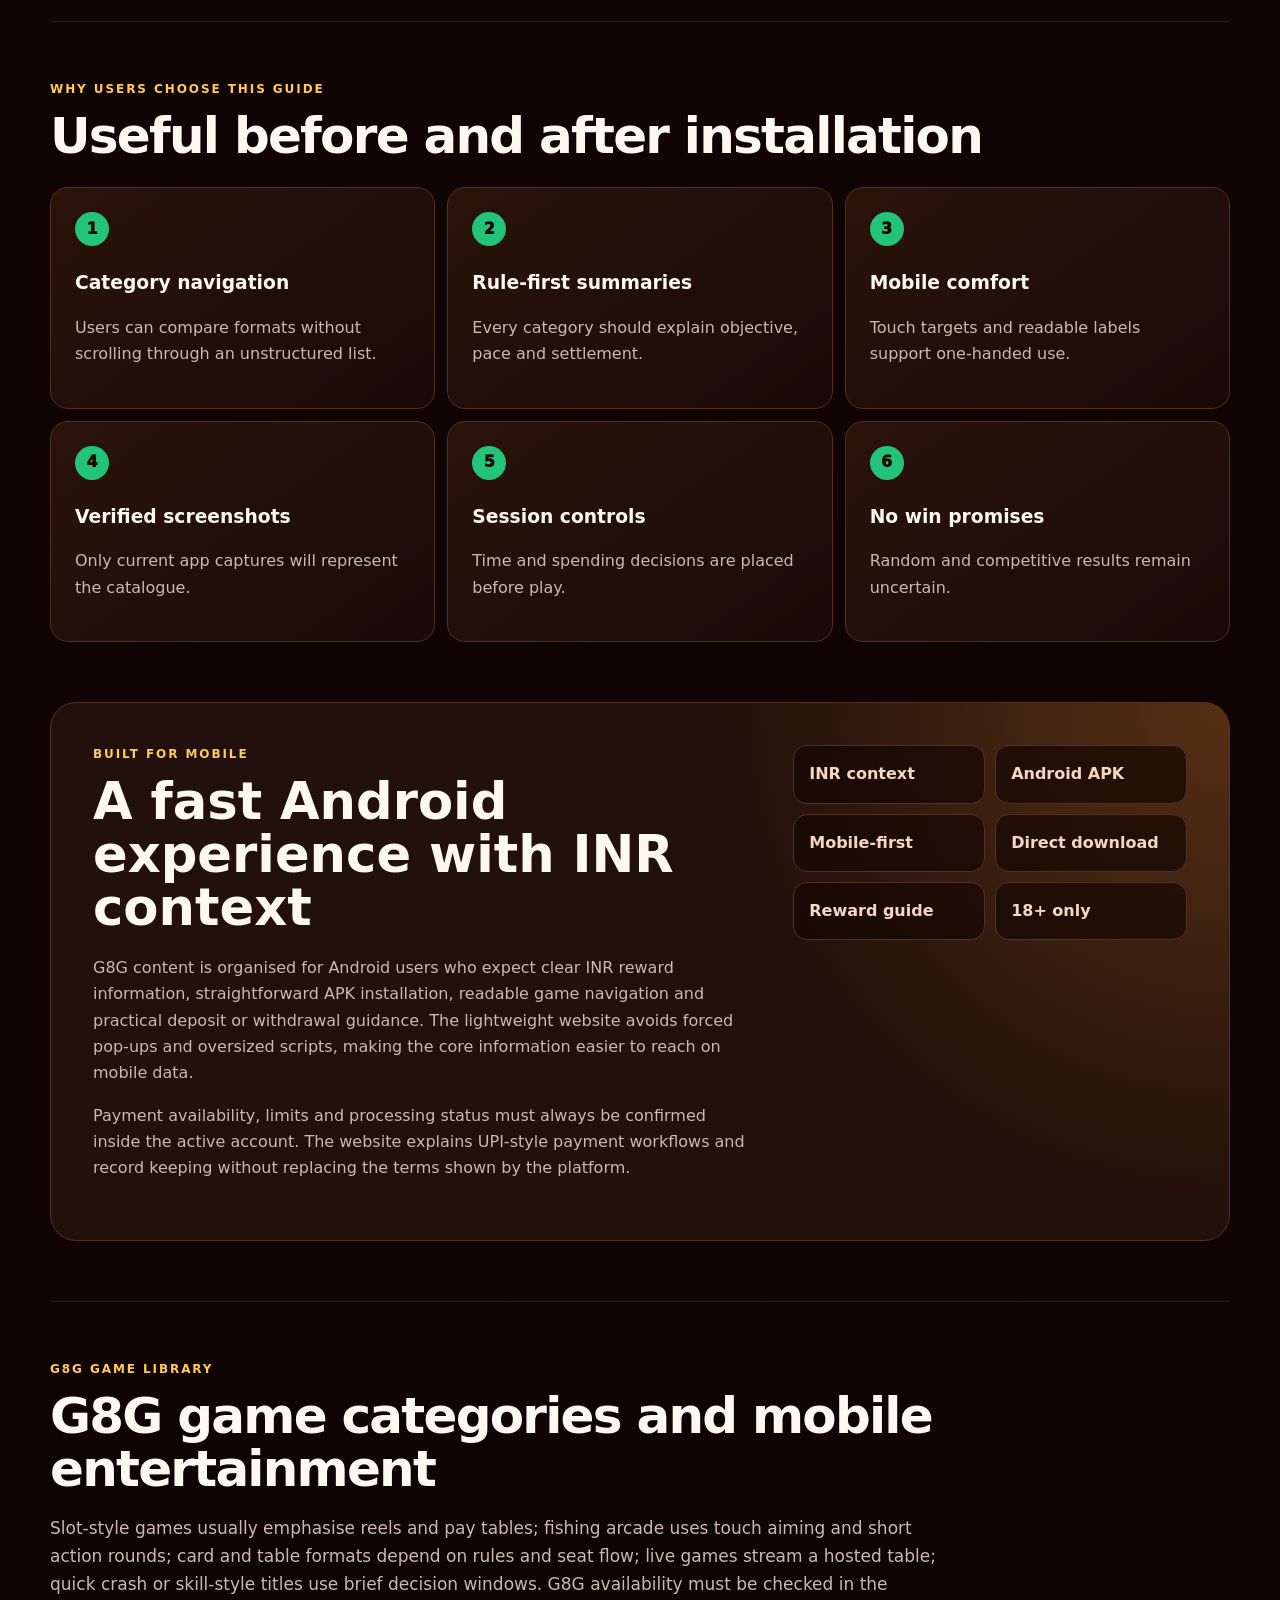
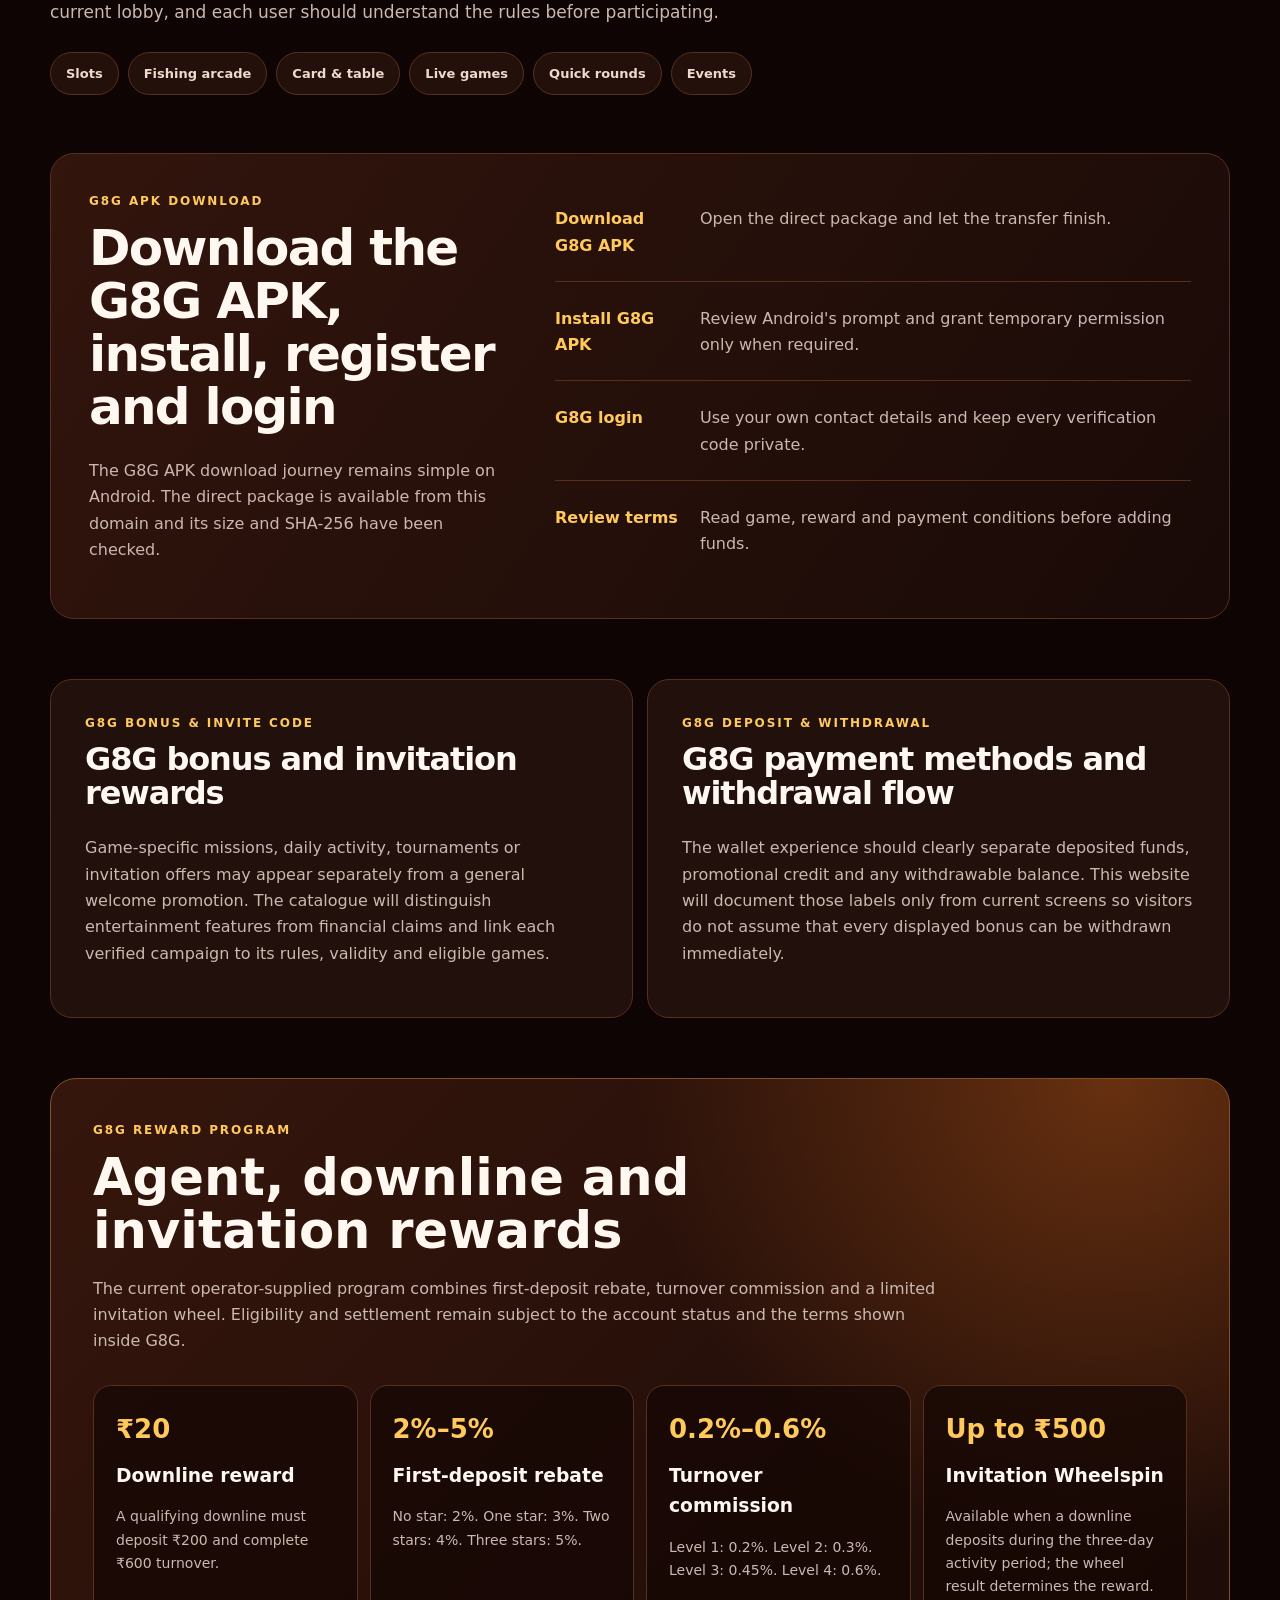
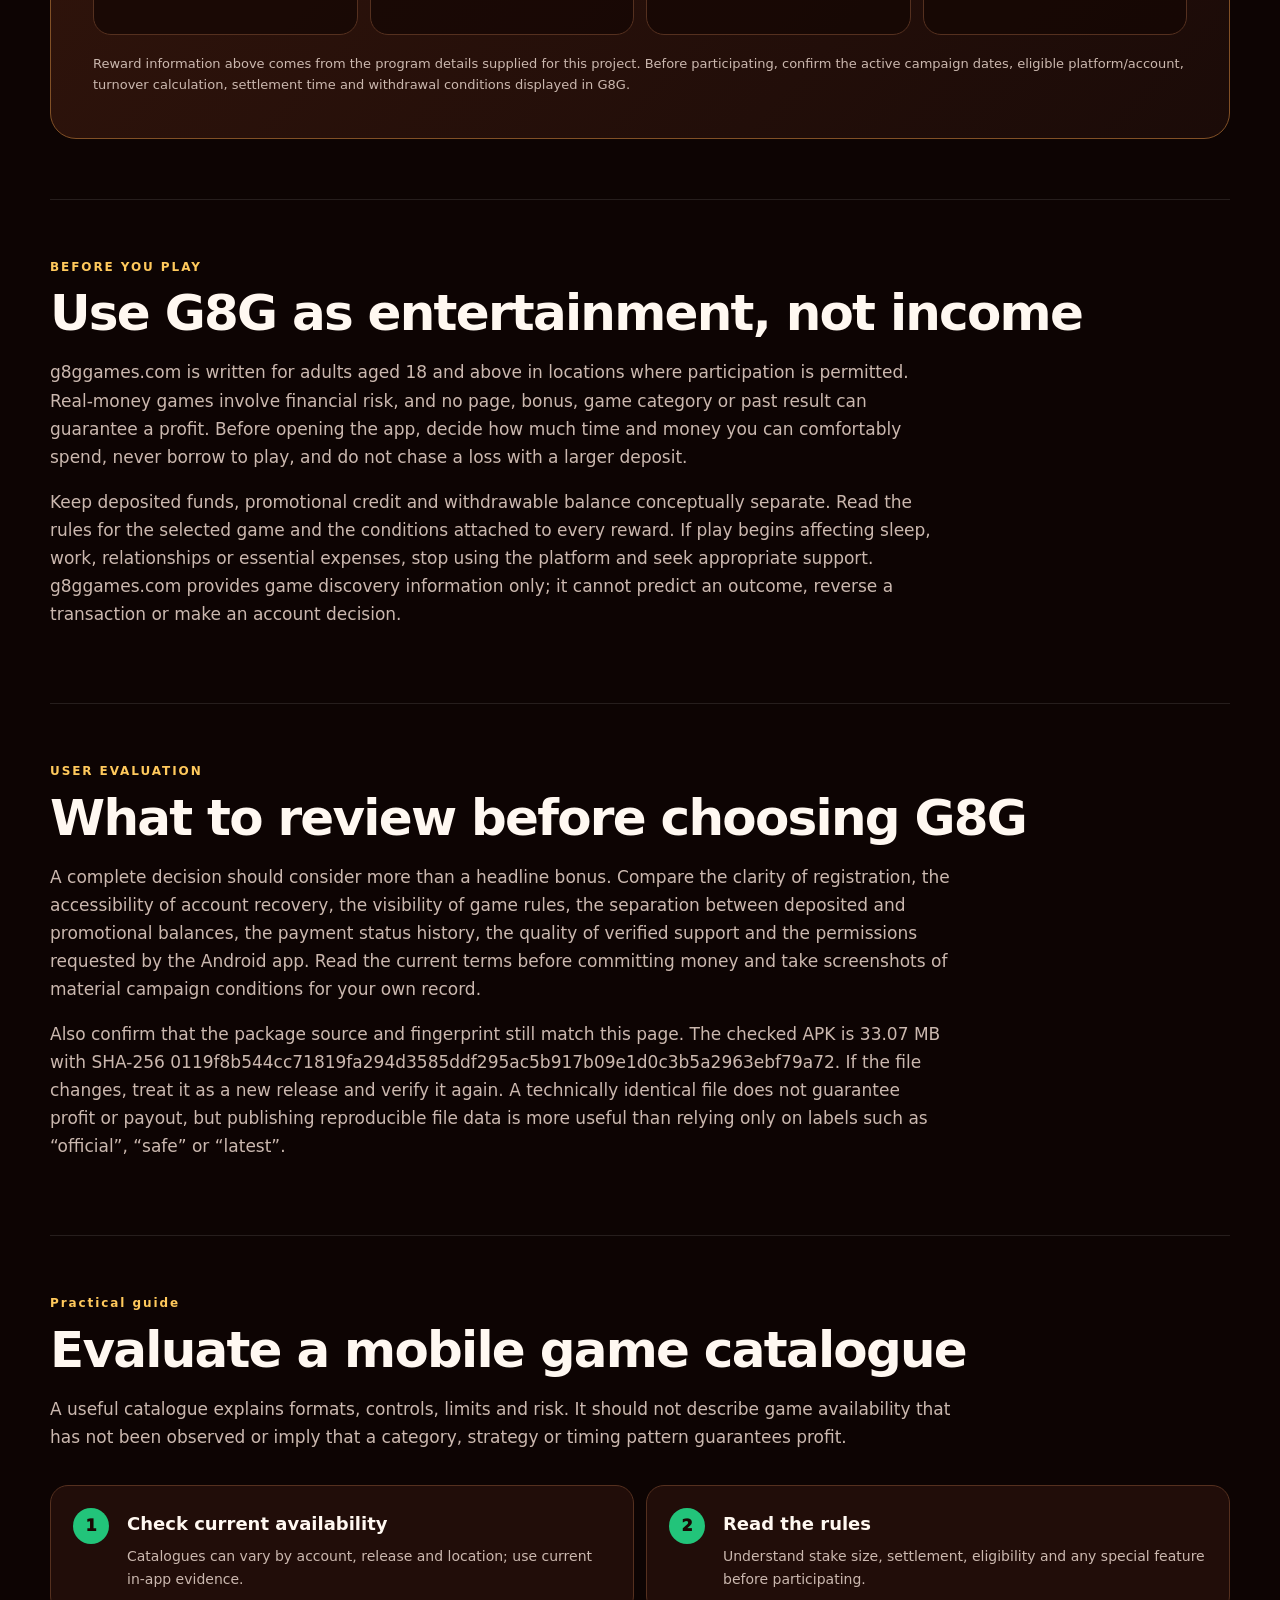
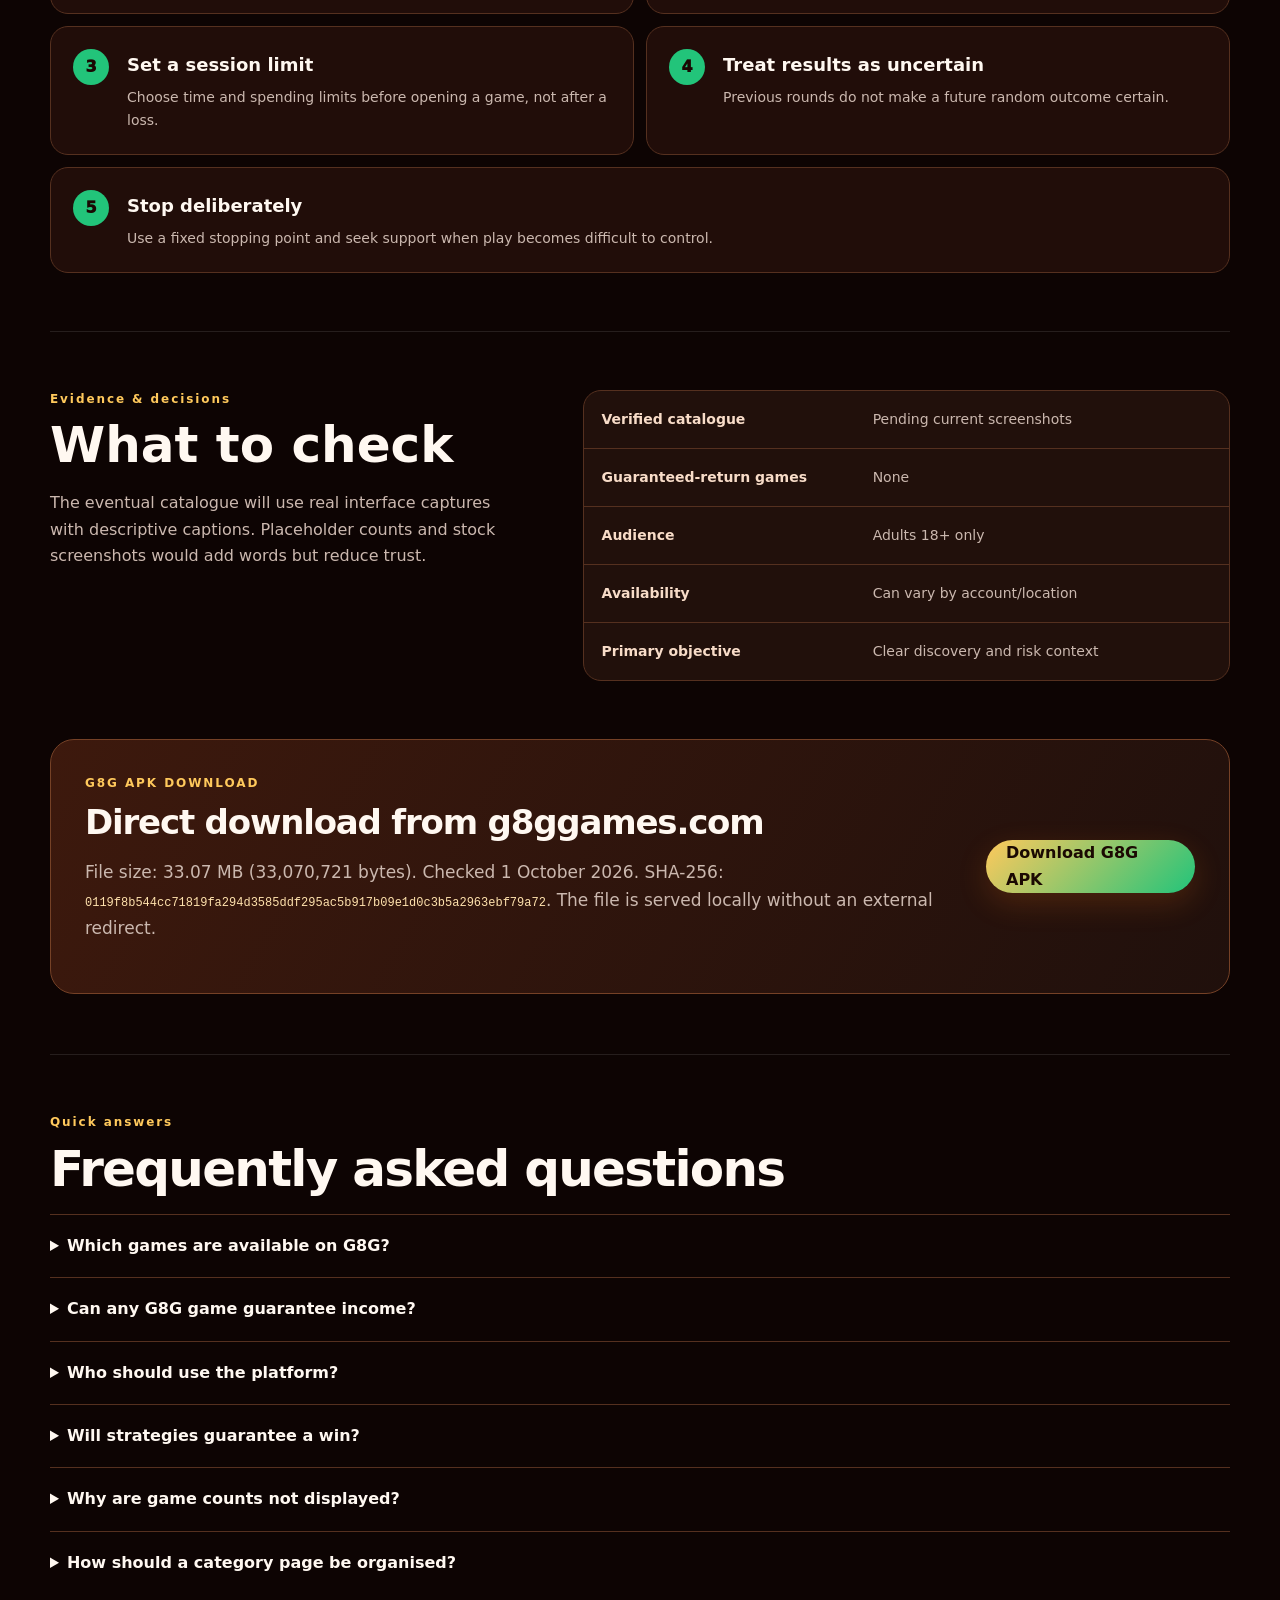
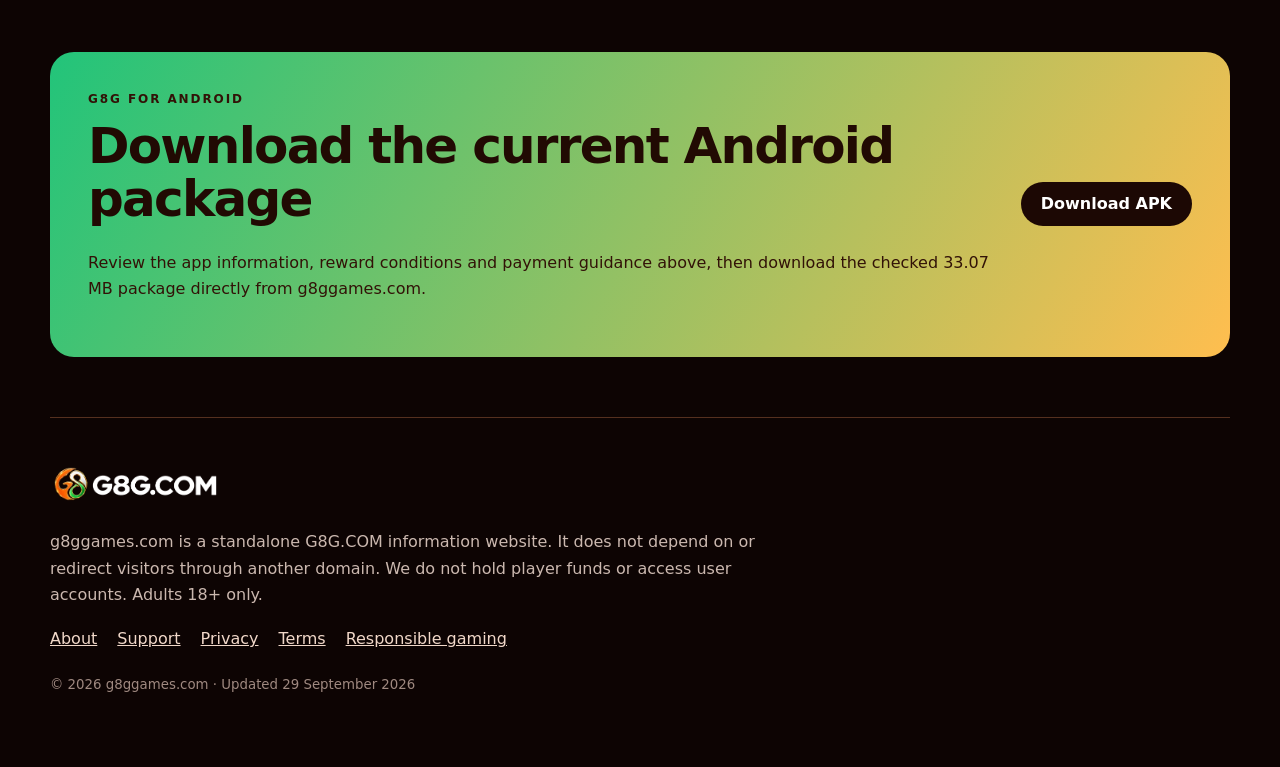
==== commit 6cf02738: "Focus SEO copy on G8G APK" ====
--- a/index.html
+++ b/index.html
@@ -1,12 +1,12 @@
 <!doctype html><html lang="en-IN"><head><meta charset="utf-8"><meta name="viewport" content="width=device-width,initial-scale=1,viewport-fit=cover"><meta name="theme-color" content="#180704">
-<title>G8G Games APK Download – ₹500 Welcome &amp; 100% Deposit Bonus</title><meta name="description" content="Download the latest G8G Games APK for Android and check the ₹500 welcome bonus and 100% deposit bonus offer details."><meta name="keywords" content="g8g, g8g com, g8gcom, g8g apk, g8g com apk, g8g apk download, g8g app, g8g app download, g8g login, g8g game, g8g bonus, g8g invite code, g8g deposit, g8g withdrawal, g8g payment methods, g8g agent reward, g8g commission, g8g apk update, g8g login problem, g8g apk not installed, g8g withdrawal problem, g8g verification code problem, how to install g8g apk, verify g8g apk, g8g games, g8g gaming, g8g game app"><meta name="robots" content="index,follow,max-image-preview:large"><link rel="canonical" href="https://g8ggames.com/">
-<meta property="og:type" content="website"><meta property="og:title" content="G8G Games APK Download – ₹500 Welcome &amp; 100% Deposit Bonus"><meta property="og:description" content="Download the latest G8G Games APK for Android and check the ₹500 welcome bonus and 100% deposit bonus offer details."><meta property="og:url" content="https://g8ggames.com/"><meta property="og:image" content="https://g8ggames.com/assets/promo-g8ggames-v2.webp"><meta property="og:image:width" content="1200"><meta property="og:image:height" content="630"><meta property="og:image:alt" content="G8G APK download, ₹500 welcome bonus and 100% deposit bonus"><meta name="twitter:card" content="summary_large_image"><meta name="twitter:title" content="G8G Games APK Download – ₹500 Welcome &amp; 100% Deposit Bonus"><meta name="twitter:description" content="Download the latest G8G Games APK for Android and check the ₹500 welcome bonus and 100% deposit bonus offer details."><meta name="twitter:image" content="https://g8ggames.com/assets/promo-g8ggames-v2.webp">
+<title>G8G Games APK Download – ₹500 Welcome &amp; 100% Deposit Bonus</title><meta name="description" content="Download the latest G8G Games APK for Android and check the ₹500 welcome bonus and 100% deposit bonus offer details."><meta name="keywords" content="g8g, g8g com, g8gcom, g8g apk, g8g com apk, g8g apk download, download g8g apk, g8g latest apk, g8g login, g8g game, g8g bonus, g8g invite code, g8g deposit, g8g withdrawal, g8g payment methods, g8g agent reward, g8g commission, g8g apk update, g8g login problem, g8g apk not installed, g8g withdrawal problem, g8g verification code problem, how to install g8g apk, verify g8g apk, g8g games, g8g gaming, g8g game apk"><meta name="robots" content="index,follow,max-image-preview:large"><link rel="canonical" href="https://g8ggames.com/">
+<meta property="og:type" content="website"><meta property="og:title" content="G8G Games APK Download – ₹500 Welcome &amp; 100% Deposit Bonus"><meta property="og:description" content="Download the latest G8G Games APK for Android and check the ₹500 welcome bonus and 100% deposit bonus offer details."><meta property="og:url" content="https://g8ggames.com/"><meta property="og:image" content="https://g8ggames.com/assets/promo-g8ggames-v2.jpg"><meta property="og:image:secure_url" content="https://g8ggames.com/assets/promo-g8ggames-v2.jpg"><meta property="og:image:type" content="image/jpeg"><meta property="og:image:width" content="1200"><meta property="og:image:height" content="628"><meta property="og:image:alt" content="G8G APK download, ₹500 welcome bonus and 100% deposit bonus"><meta name="twitter:card" content="summary_large_image"><meta name="twitter:title" content="G8G Games APK Download – ₹500 Welcome &amp; 100% Deposit Bonus"><meta name="twitter:description" content="Download the latest G8G Games APK for Android and check the ₹500 welcome bonus and 100% deposit bonus offer details."><meta name="twitter:image" content="https://g8ggames.com/assets/promo-g8ggames-v2.jpg">
 <link rel="icon" href="/favicon.ico" sizes="48x48"><link rel="icon" type="image/png" sizes="48x48" href="/assets/favicon-48.png"><link rel="apple-touch-icon" sizes="180x180" href="/assets/apple-touch-icon.png"><link rel="manifest" href="/site.webmanifest"><link rel="stylesheet" href="assets/site.css">
 <script type="application/ld+json">{"@context":"https://schema.org","@type":"WebSite","name":"g8ggames.com","url":"https://g8ggames.com/","inLanguage":"en-IN","description":"Download the latest G8G Games APK for Android and check the ₹500 welcome bonus and 100% deposit bonus offer details."}</script><script type="application/ld+json">{"@context":"https://schema.org","@type":"FAQPage","mainEntity":[{"@type":"Question","name":"Which games are available on G8G?","acceptedAnswer":{"@type":"Answer","text":"The exact catalogue will be published after current in-app screenshots are supplied."}},{"@type":"Question","name":"Can any G8G game guarantee income?","acceptedAnswer":{"@type":"Answer","text":"No. Gaming is not a reliable source of income and losses are possible."}},{"@type":"Question","name":"Who should use the platform?","acceptedAnswer":{"@type":"Answer","text":"Adults 18+ only, subject to applicable local rules."}},{"@type":"Question","name":"Will strategies guarantee a win?","acceptedAnswer":{"@type":"Answer","text":"No. A guide can explain rules and budgeting, but it cannot guarantee a random or competitive outcome."}},{"@type":"Question","name":"Why are game counts not displayed?","acceptedAnswer":{"@type":"Answer","text":"No current in-app catalogue was supplied, and invented counts become stale or misleading."}},{"@type":"Question","name":"How should a category page be organised?","acceptedAnswer":{"@type":"Answer","text":"By user task, rules, risk and verified availability—not by exaggerated winning claims."}}]}</script>
 <style>:root{--accent:#22c47a}</style></head><body>
 <header><a class="brand" href="./"><img src="assets/logo-horizontal.webp" alt="G8G.COM" width="214" height="53"></a><nav><a href="./">Home</a><a href="about/">About</a><a href="support/">Support</a><a href="privacy/">Privacy</a><a href="terms/">Terms</a></nav><a class="pill" href="download/G8G.apk" download="G8G.apk" aria-label="Download G8G APK">Download</a></header>
-<main><section class="hero"><div class="hero-copy"><div class="release-badge">LATEST G8G APK 2026 · 33.07 MB</div><div class="eyebrow">GAME INTENT · DISCOVERY</div><h1>G8G Games &amp; Mobile Play Guide</h1><p>A category-led guide for understanding the G8G game experience without presenting play as income or promising a winning result.</p><div class="actions"><a class="primary" href="download/G8G.apk" download="G8G.apk">Download G8G APK</a><a class="secondary" href="#guide">Explore G8G guide</a></div></div><img class="app-icon" src="assets/app-icon.webp" alt="G8G.COM app icon" width="420" height="420"></section>
-<section class="trust" aria-label="G8G app highlights"><div><b>33.07 MB</b><span>Lightweight APK</span></div><div><b>Android</b><span>Direct app download</span></div><div><b>Up to ₹500</b><span>Invitation Wheelspin</span></div><div><b>INR</b><span>Reward context · 18+</span></div></section>
+<main><section class="hero"><div class="hero-copy"><div class="release-badge">LATEST G8G APK 2026 · 33.07 MB</div><div class="eyebrow">GAME INTENT · DISCOVERY</div><h1>G8G Games &amp; Mobile Play Guide</h1><p>A category-led guide for understanding the G8G game experience without presenting play as income or promising a winning result.</p><div class="actions"><a class="primary" href="download/G8G.apk" download="G8G.apk">Download G8G APK</a><a class="secondary" href="#guide">Explore G8G guide</a></div></div><img class="app-icon" src="assets/app-icon.webp" alt="G8G.COM APK icon" width="420" height="420"></section>
+<section class="trust" aria-label="G8G APK highlights"><div><b>33.07 MB</b><span>Lightweight APK</span></div><div><b>Android</b><span>Direct APK download</span></div><div><b>Up to ₹500</b><span>Invitation Wheelspin</span></div><div><b>INR</b><span>Reward context · 18+</span></div></section>
 <section class="quick-download"><div><div class="kicker">G8G APK · 33.07 MB</div><h2>Download G8G directly from g8ggames.com</h2><p>Android package · checked 1 October 2026 · no external redirect</p></div><a class="primary" href="download/G8G.apk" download="G8G.apk">Download G8G APK</a></section>
 <section class="promo-thumbnail"><img src="assets/promo-g8ggames-v2.webp" width="1200" height="630" alt="G8G APK download with ₹500 welcome bonus and 100% deposit bonus" loading="eager"><div><span class="kicker">WELCOME OFFER</span><h2>Download G8G APK and review both bonus offers</h2><p>Check the active eligibility, deposit, turnover and withdrawal conditions inside G8G before claiming any promotion.</p><a class="primary" href="download/G8G.apk" download="G8G.apk">Download G8G APK</a></div></section>
 <section class="content what-is"><div class="kicker">G8G GAME OVERVIEW</div><h2>What is G8G?</h2><p>G8G is an Android-focused mobile gaming platform for adult players. The app brings multiple game formats, account access, promotional activities, invitation rewards and payment functions into one mobile experience. g8ggames.com explains the complete journey from G8G APK download and installation to G8G login, game discovery, bonus conditions and withdrawal support.</p><p>The website is designed as a complete primary destination rather than a single download button. Visitors can check the current package, review the G8G app, learn how the reward program works, understand common Android errors and download the APK directly from this domain.</p><p>Every main task is supported by a dedicated section: application facts for comparison, direct APK access, step-by-step Android installation, account guidance, game orientation, campaign conditions, payment preparation, troubleshooting and frequently asked questions. The result is a complete product page rather than a keyword list or an unsupported promotional claim.</p></section>
@@ -17,7 +17,7 @@
 <section class="feature-section"><div class="kicker">WHY USERS CHOOSE THIS GUIDE</div><h2>Useful before and after installation</h2><div class="feature-grid"><article class="feature"><span>1</span><h3>Category navigation</h3><p>Users can compare formats without scrolling through an unstructured list.</p></article><article class="feature"><span>2</span><h3>Rule-first summaries</h3><p>Every category should explain objective, pace and settlement.</p></article><article class="feature"><span>3</span><h3>Mobile comfort</h3><p>Touch targets and readable labels support one-handed use.</p></article><article class="feature"><span>4</span><h3>Verified screenshots</h3><p>Only current app captures will represent the catalogue.</p></article><article class="feature"><span>5</span><h3>Session controls</h3><p>Time and spending decisions are placed before play.</p></article><article class="feature"><span>6</span><h3>No win promises</h3><p>Random and competitive results remain uncertain.</p></article></div></section>
 <section class="market-section"><div><div class="kicker">BUILT FOR MOBILE</div><h2>A fast Android experience with INR context</h2><p>G8G content is organised for Android users who expect clear INR reward information, straightforward APK installation, readable game navigation and practical deposit or withdrawal guidance. The lightweight website avoids forced pop-ups and oversized scripts, making the core information easier to reach on mobile data.</p><p>Payment availability, limits and processing status must always be confirmed inside the active account. The website explains UPI-style payment workflows and record keeping without replacing the terms shown by the platform.</p></div><div class="market-points"><span>INR context</span><span>Android APK</span><span>Mobile-first</span><span>Direct download</span><span>Reward guide</span><span>18+ only</span></div></section>
 <section class="content"><div class="kicker">G8G GAME LIBRARY</div><h2>G8G game categories and mobile entertainment</h2><p>Slot-style games usually emphasise reels and pay tables; fishing arcade uses touch aiming and short action rounds; card and table formats depend on rules and seat flow; live games stream a hosted table; quick crash or skill-style titles use brief decision windows. G8G availability must be checked in the current lobby, and each user should understand the rules before participating.</p><div class="category-row"><span>Slots</span><span>Fishing arcade</span><span>Card & table</span><span>Live games</span><span>Quick rounds</span><span>Events</span></div></section>
-<section class="journey"><div><div class="kicker">G8G APK DOWNLOAD</div><h2>Download the G8G app, install, register and login</h2><p>The G8G APK download journey remains simple on Android. The direct package is available from this domain and its size and SHA-256 have been checked.</p></div><ol><li><b>Download G8G APK</b><span>Open the direct package and let the transfer finish.</span></li><li><b>Install G8G app</b><span>Review Android's prompt and grant temporary permission only when required.</span></li><li><b>G8G login</b><span>Use your own contact details and keep every verification code private.</span></li><li><b>Review terms</b><span>Read game, reward and payment conditions before adding funds.</span></li></ol></section>
+<section class="journey"><div><div class="kicker">G8G APK DOWNLOAD</div><h2>Download the G8G APK, install, register and login</h2><p>The G8G APK download journey remains simple on Android. The direct package is available from this domain and its size and SHA-256 have been checked.</p></div><ol><li><b>Download G8G APK</b><span>Open the direct package and let the transfer finish.</span></li><li><b>Install G8G APK</b><span>Review Android's prompt and grant temporary permission only when required.</span></li><li><b>G8G login</b><span>Use your own contact details and keep every verification code private.</span></li><li><b>Review terms</b><span>Read game, reward and payment conditions before adding funds.</span></li></ol></section>
 <section class="split"><article><div class="kicker">G8G BONUS & INVITE CODE</div><h2>G8G bonus and invitation rewards</h2><p>Game-specific missions, daily activity, tournaments or invitation offers may appear separately from a general welcome promotion. The catalogue will distinguish entertainment features from financial claims and link each verified campaign to its rules, validity and eligible games.</p></article><article><div class="kicker">G8G DEPOSIT & WITHDRAWAL</div><h2>G8G payment methods and withdrawal flow</h2><p>The wallet experience should clearly separate deposited funds, promotional credit and any withdrawable balance. This website will document those labels only from current screens so visitors do not assume that every displayed bonus can be withdrawn immediately.</p></article></section>
 <section class="promo"><div><div class="kicker">G8G REWARD PROGRAM</div><h2>Agent, downline and invitation rewards</h2><p>The current operator-supplied program combines first-deposit rebate, turnover commission and a limited invitation wheel. Eligibility and settlement remain subject to the account status and the terms shown inside G8G.</p></div><div class="promo-grid"><article><b>₹20</b><h3>Downline reward</h3><p>A qualifying downline must deposit ₹200 and complete ₹600 turnover.</p></article><article><b>2%–5%</b><h3>First-deposit rebate</h3><p>No star: 2%. One star: 3%. Two stars: 4%. Three stars: 5%.</p></article><article><b>0.2%–0.6%</b><h3>Turnover commission</h3><p>Level 1: 0.2%. Level 2: 0.3%. Level 3: 0.45%. Level 4: 0.6%.</p></article><article><b>Up to ₹500</b><h3>Invitation Wheelspin</h3><p>Available when a downline deposits during the three-day activity period; the wheel result determines the reward.</p></article></div><p class="fineprint">Reward information above comes from the program details supplied for this project. Before participating, confirm the active campaign dates, eligible platform/account, turnover calculation, settlement time and withdrawal conditions displayed in G8G.</p></section>
 <section class="content"><div class="kicker">BEFORE YOU PLAY</div><h2>Use G8G as entertainment, not income</h2><p>g8ggames.com is written for adults aged 18 and above in locations where participation is permitted. Real-money games involve financial risk, and no page, bonus, game category or past result can guarantee a profit. Before opening the app, decide how much time and money you can comfortably spend, never borrow to play, and do not chase a loss with a larger deposit.</p><p>Keep deposited funds, promotional credit and withdrawable balance conceptually separate. Read the rules for the selected game and the conditions attached to every reward. If play begins affecting sleep, work, relationships or essential expenses, stop using the platform and seek appropriate support. g8ggames.com provides game discovery information only; it cannot predict an outcome, reverse a transaction or make an account decision.</p></section>
